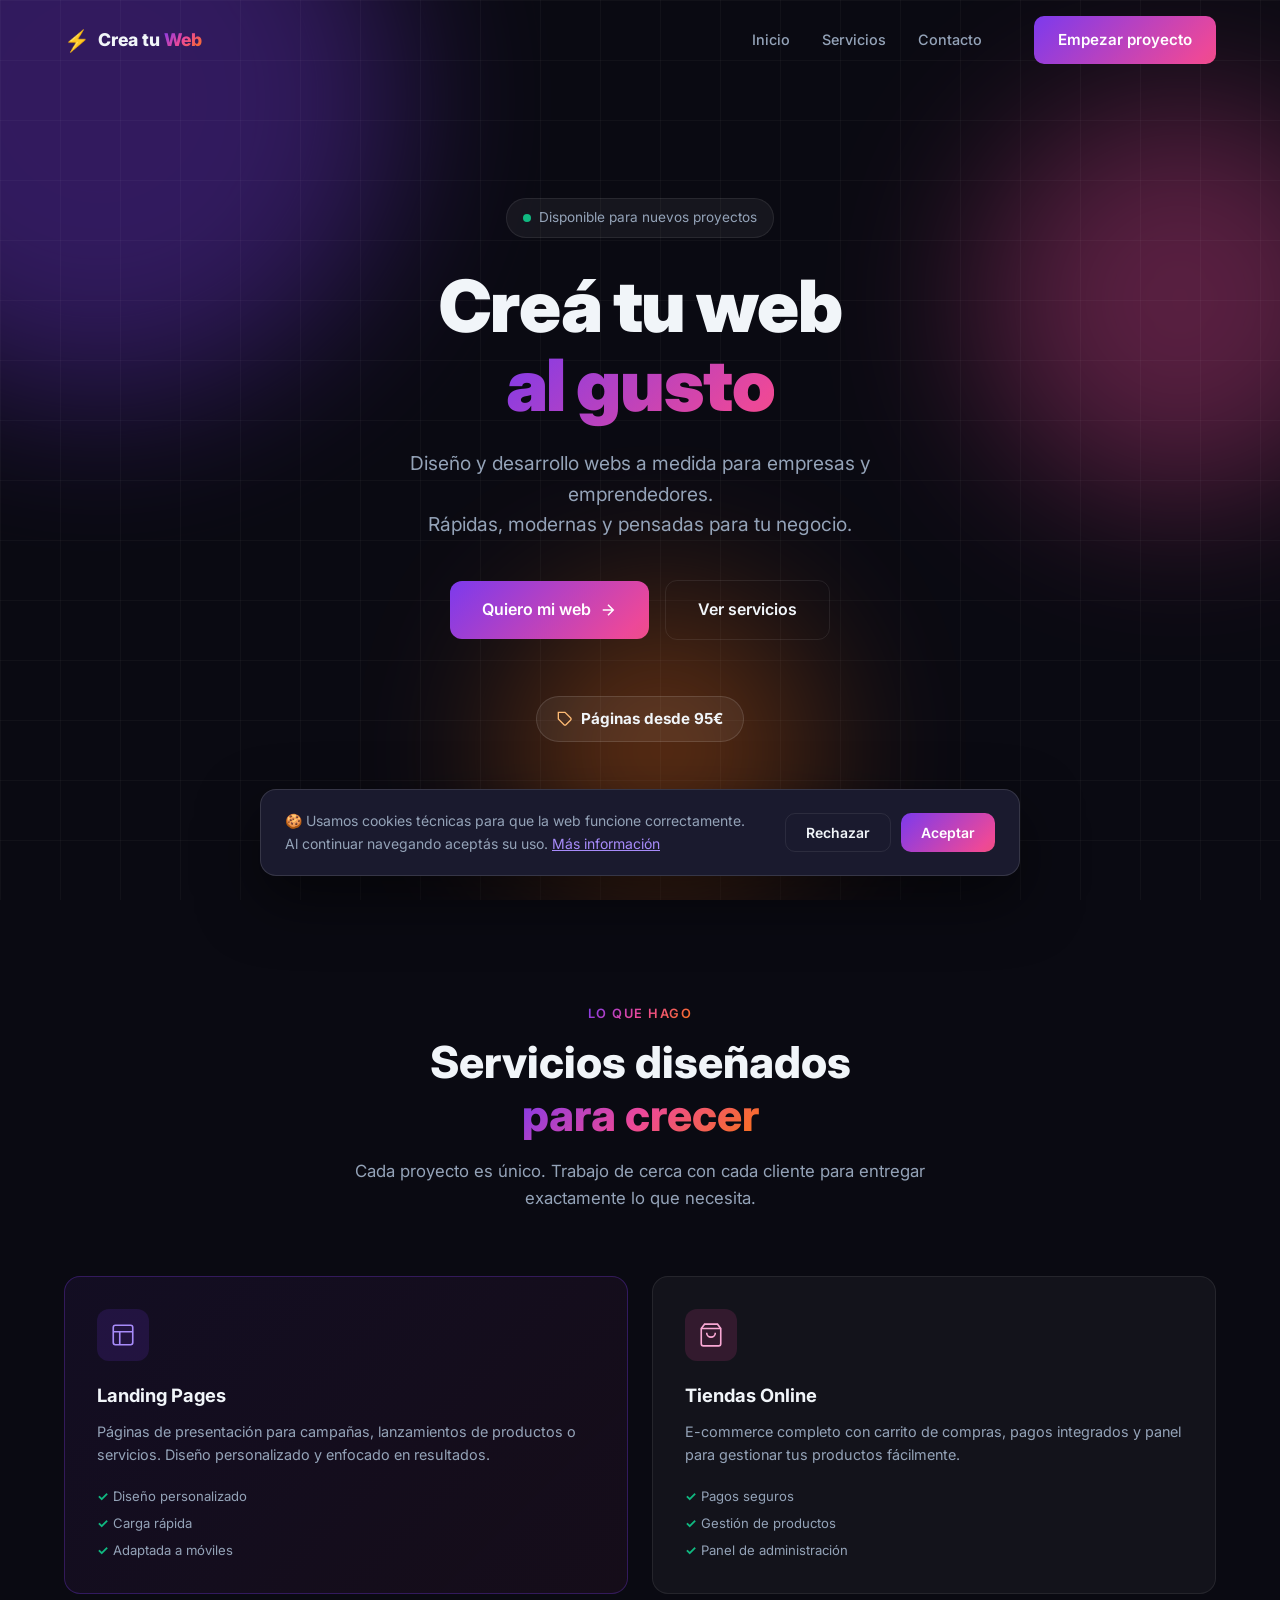
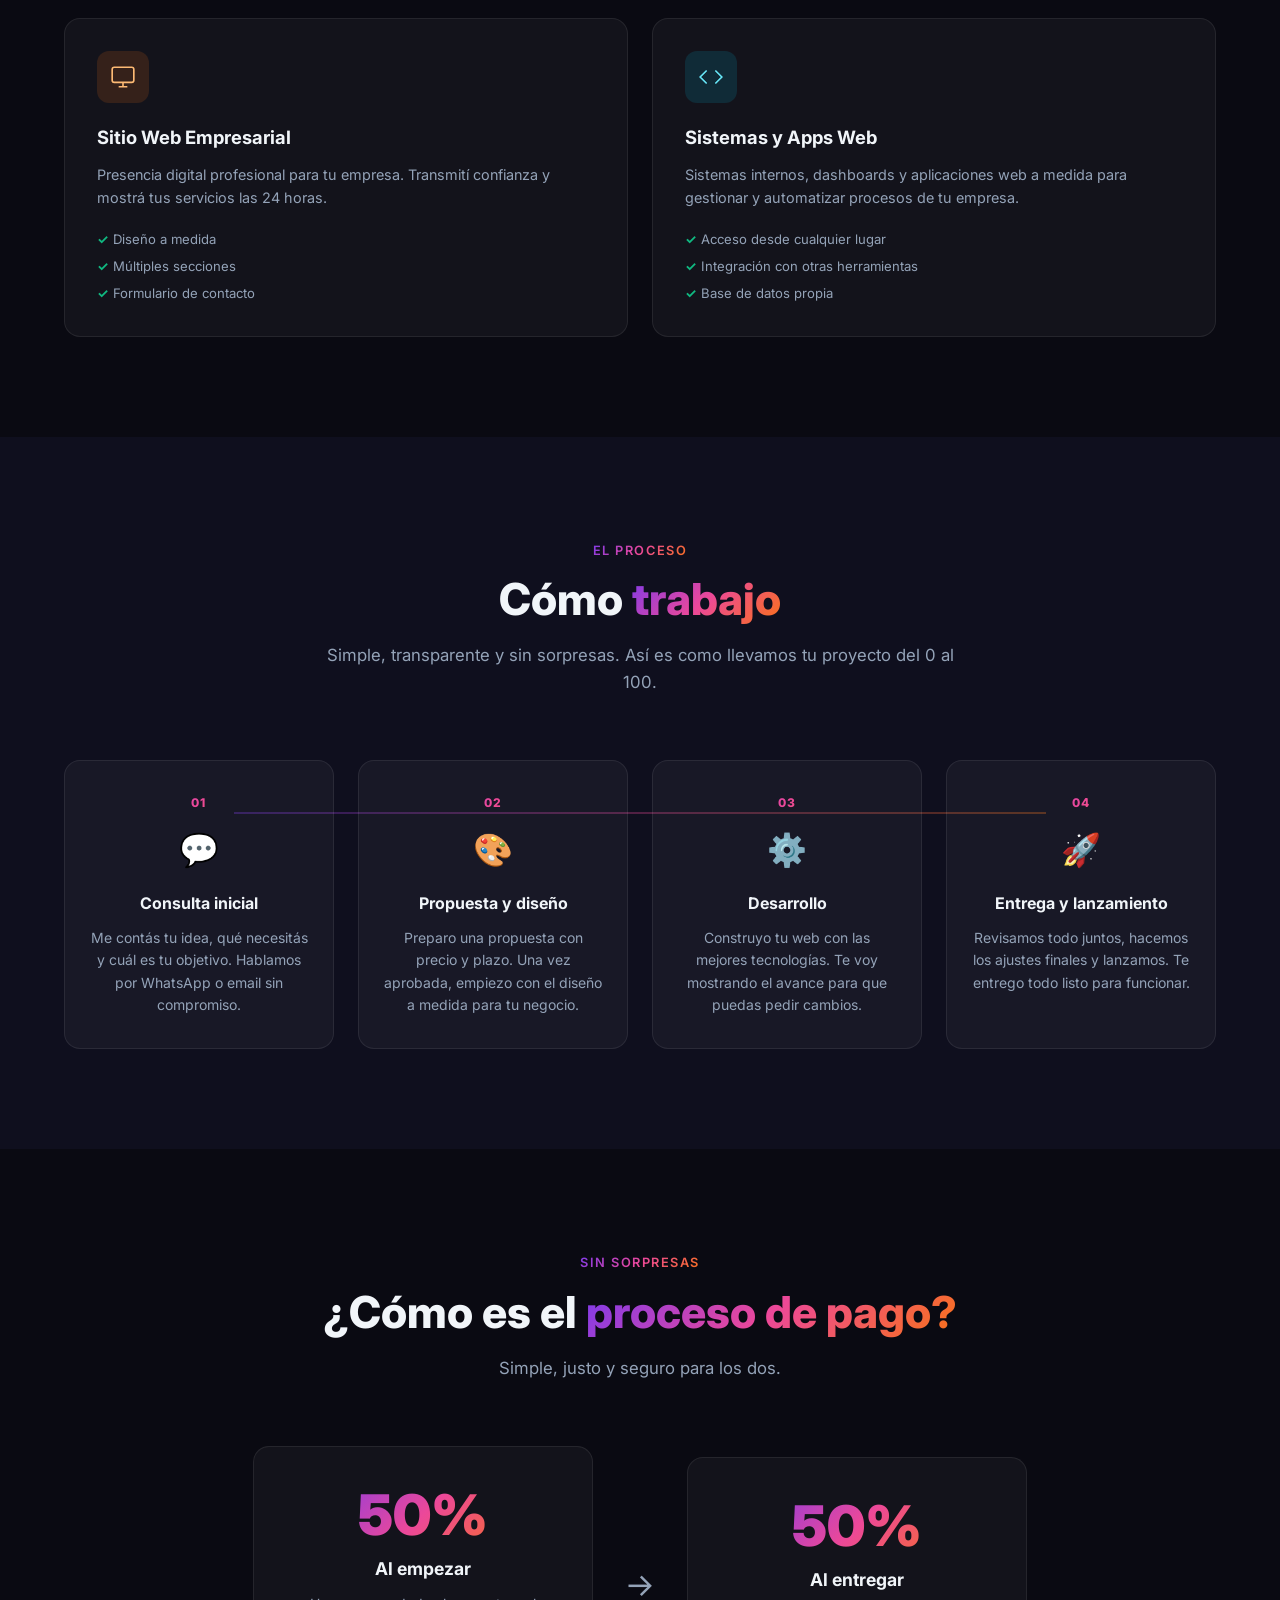
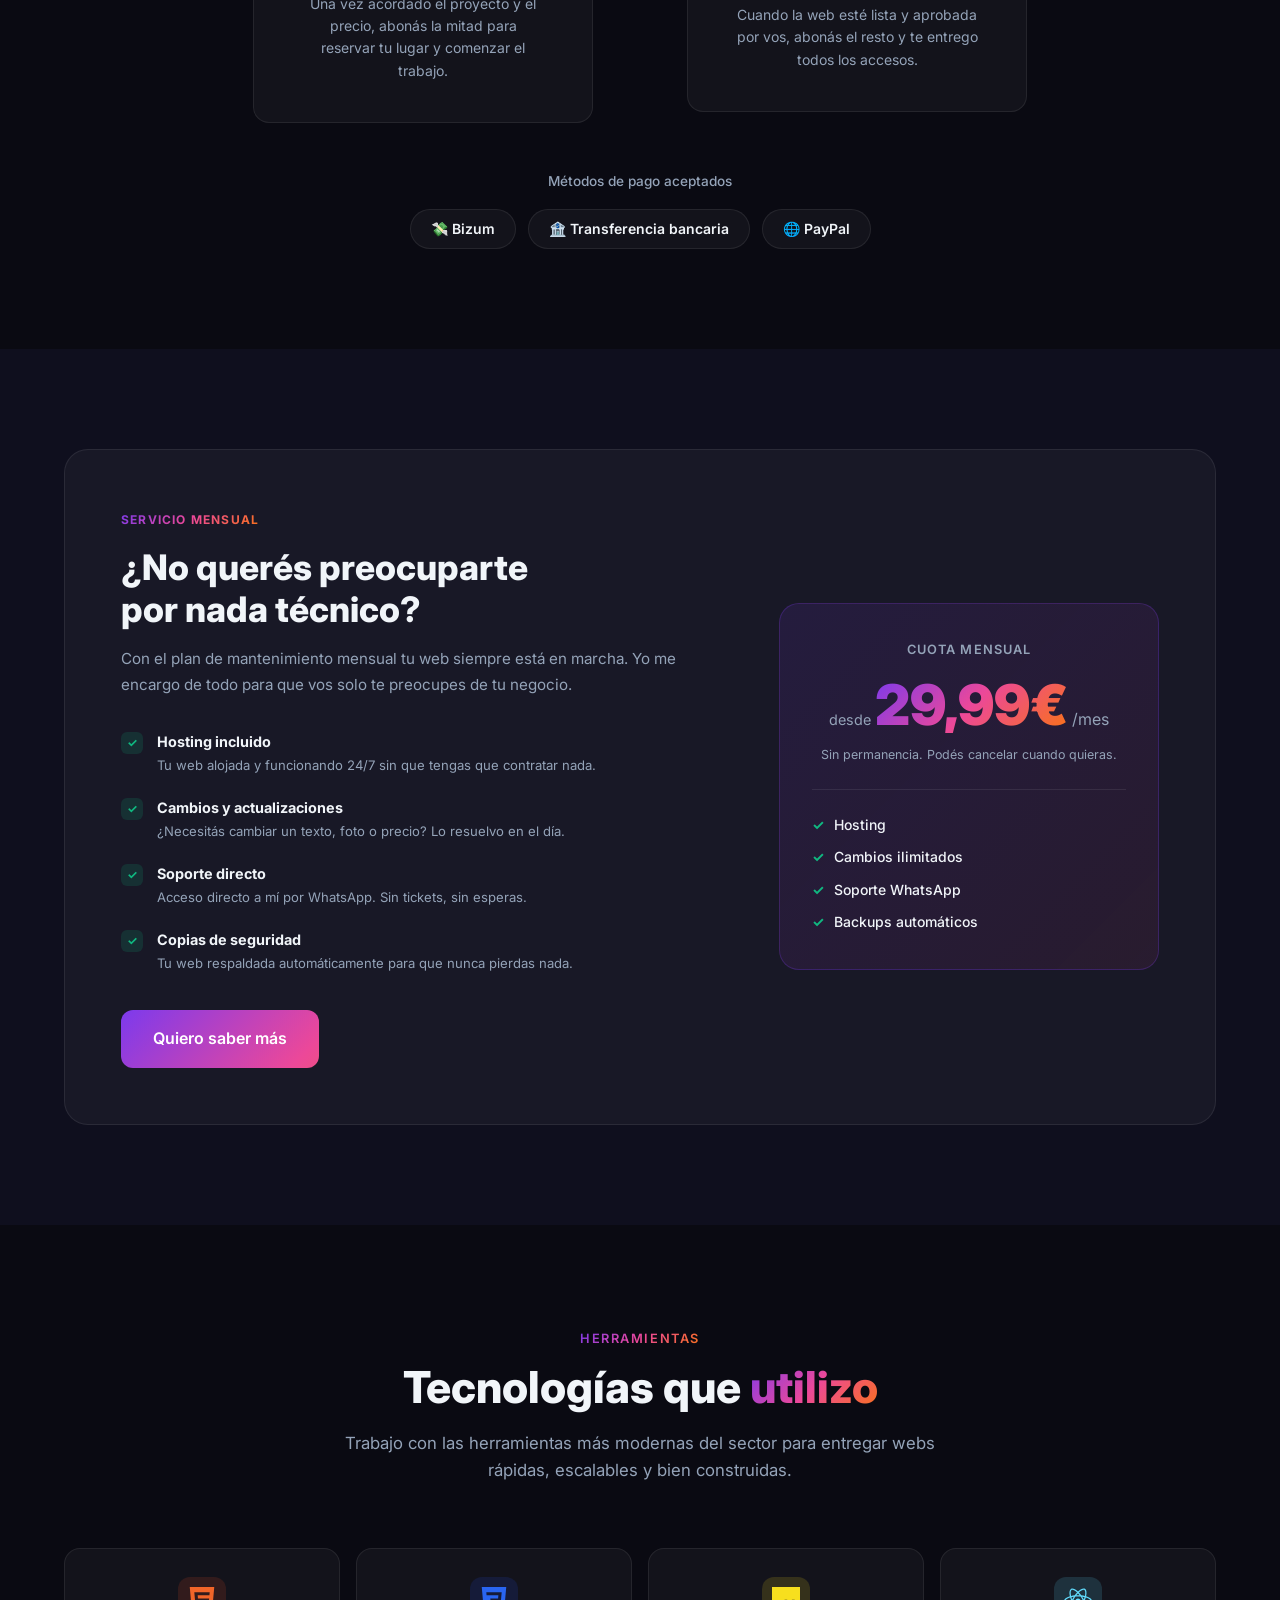
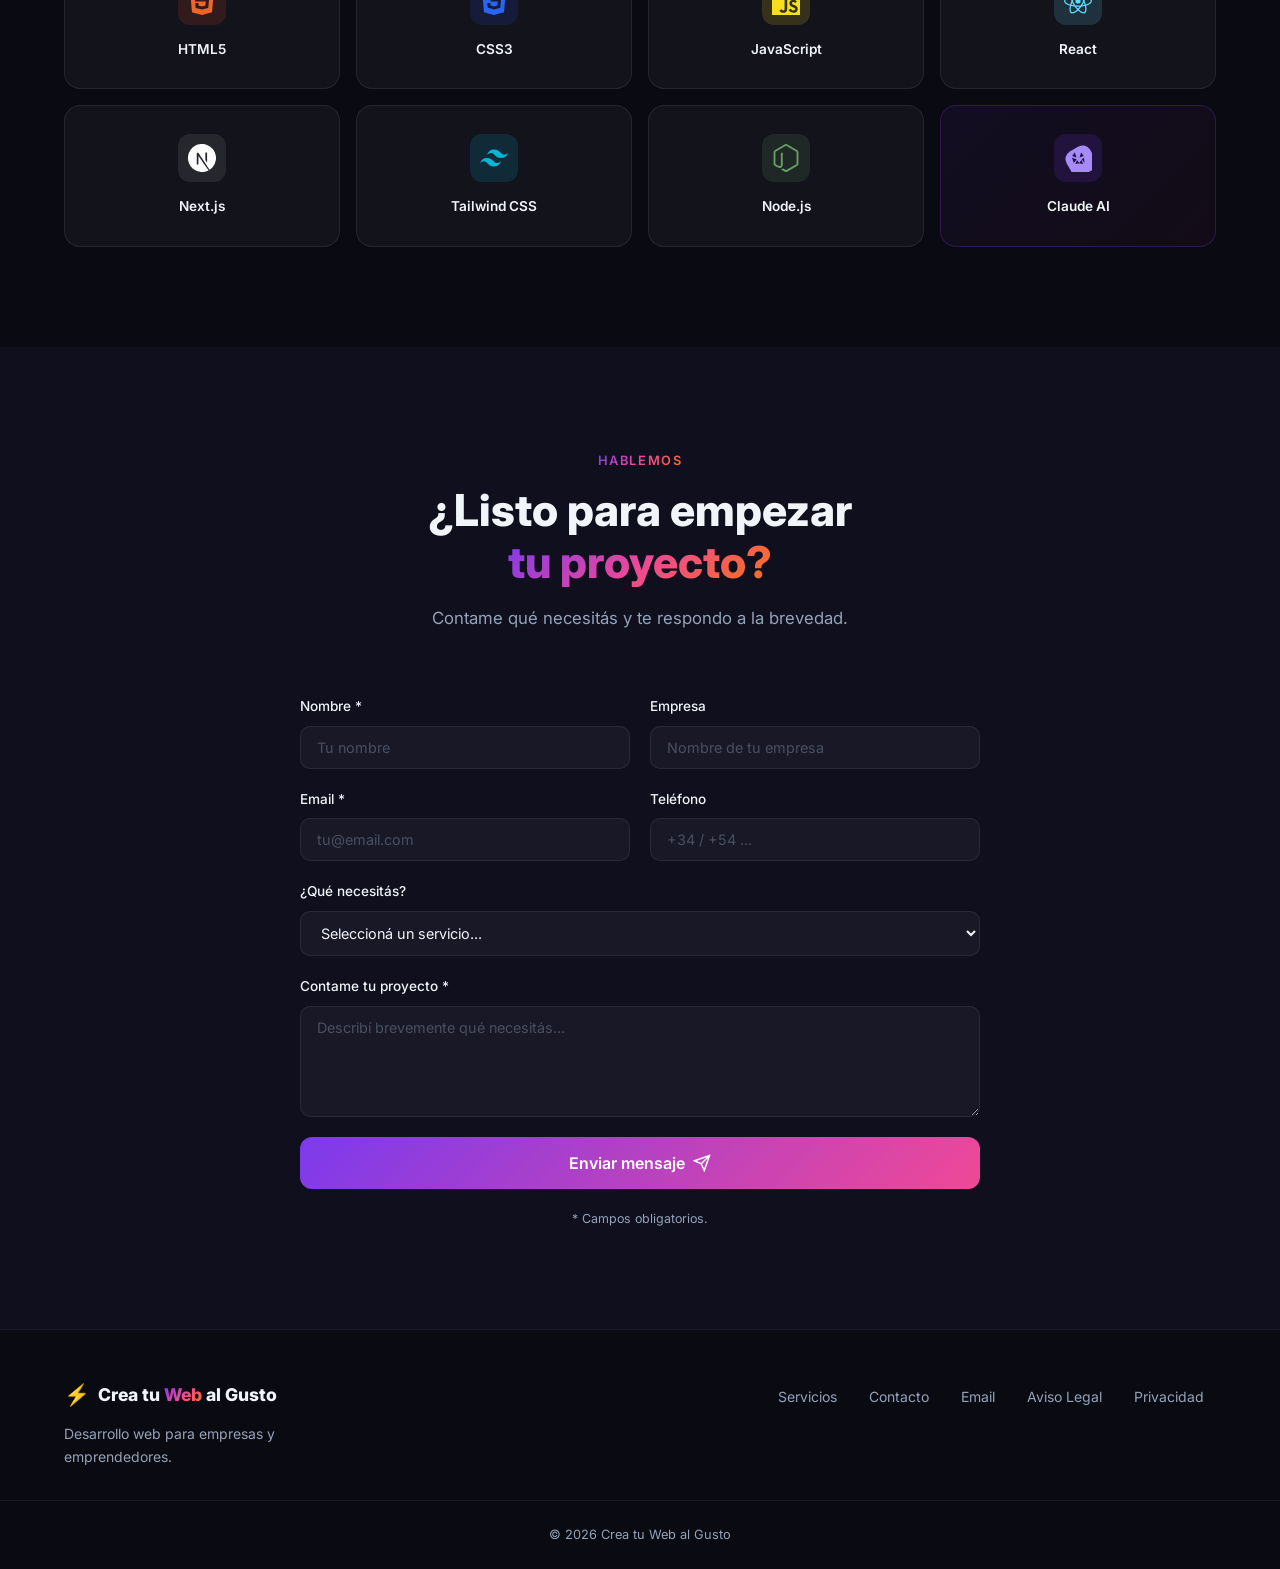
==== index.html @ 5550131b "Update maintenance price to 29.99/month" ====
<!DOCTYPE html>
<html lang="es">
<head>
  <meta charset="UTF-8" />
  <meta name="viewport" content="width=device-width, initial-scale=1.0" />
  <title>Crea tu Web al Gusto | Páginas Web desde 95€</title>
  <meta name="description" content="Diseño y desarrollo web profesional desde 95€. Landing pages, tiendas online y webs para empresas. Rápido, a medida y con soporte incluido. ¡Pedí tu presupuesto gratis!" />
  <link rel="preconnect" href="https://fonts.googleapis.com" />
  <link rel="preconnect" href="https://fonts.gstatic.com" crossorigin />
  <link href="https://fonts.googleapis.com/css2?family=Inter:wght@400;500;600;700;800;900&display=swap" rel="stylesheet" />
  <link rel="stylesheet" href="styles.css" />
</head>
<body>

  <!-- ====== NAVBAR ====== -->
  <nav class="navbar" id="navbar">
    <div class="nav-container">
      <a href="#inicio" class="logo">
        <span class="logo-icon">⚡</span>
        <span>Crea tu <span class="gradient-text">Web</span></span>
      </a>
      <ul class="nav-links" id="navLinks">
        <li><a href="#inicio">Inicio</a></li>
        <li><a href="#servicios">Servicios</a></li>
        <li><a href="#contacto">Contacto</a></li>
      </ul>
      <a href="#contacto" class="btn btn-primary nav-cta">Empezar proyecto</a>
      <button class="hamburger" id="hamburger" aria-label="Menú">
        <span></span><span></span><span></span>
      </button>
    </div>
  </nav>

  <!-- ====== HERO ====== -->
  <section class="hero" id="inicio">
    <div class="hero-bg">
      <div class="orb orb-1"></div>
      <div class="orb orb-2"></div>
      <div class="orb orb-3"></div>
      <div class="grid-overlay"></div>
    </div>
    <div class="container hero-content">
      <div class="hero-badge">
        <span class="badge-dot"></span>
        Disponible para nuevos proyectos
      </div>
      <h1 class="hero-title">
        Creá tu web<br />
        <span class="gradient-text animated-gradient">al gusto</span>
      </h1>
      <p class="hero-subtitle">
        Diseño y desarrollo webs a medida para empresas y emprendedores.<br />
        Rápidas, modernas y pensadas para tu negocio.
      </p>
      <div class="hero-actions">
        <a href="#contacto" class="btn btn-primary btn-lg">
          Quiero mi web
          <svg class="btn-icon" viewBox="0 0 24 24" fill="none" stroke="currentColor" stroke-width="2"><path d="M5 12h14M12 5l7 7-7 7"/></svg>
        </a>
        <a href="#servicios" class="btn btn-ghost btn-lg">Ver servicios</a>
      </div>
      <div class="hero-price">
        <span class="price-tag">
          <svg viewBox="0 0 24 24" fill="none" stroke="currentColor" stroke-width="2" width="16" height="16"><path d="M20.59 13.41l-7.17 7.17a2 2 0 01-2.83 0L2 12V2h10l8.59 8.59a2 2 0 010 2.82z"/><line x1="7" y1="7" x2="7.01" y2="7"/></svg>
          Páginas desde 95€
        </span>
      </div>
    </div>
    <div class="hero-scroll">
      <div class="scroll-indicator"></div>
    </div>
  </section>

  <!-- ====== SERVICIOS ====== -->
  <section class="section" id="servicios">
    <div class="container">
      <div class="section-header">
        <p class="section-tag">Lo que hago</p>
        <h2 class="section-title">Servicios diseñados<br /><span class="gradient-text">para crecer</span></h2>
        <p class="section-desc">Cada proyecto es único. Trabajo de cerca con cada cliente para entregar exactamente lo que necesita.</p>
      </div>

      <div class="services-grid">

        <div class="service-card featured">
          <div class="service-icon-wrap icon-purple">
            <svg viewBox="0 0 24 24" fill="none" stroke="currentColor" stroke-width="1.5"><rect x="3" y="3" width="18" height="18" rx="2"/><path d="M3 9h18M9 21V9"/></svg>
          </div>
          <h3>Landing Pages</h3>
          <p>Páginas de presentación para campañas, lanzamientos de productos o servicios. Diseño personalizado y enfocado en resultados.</p>
          <ul class="service-features">
            <li>Diseño personalizado</li>
            <li>Carga rápida</li>
            <li>Adaptada a móviles</li>
          </ul>
        </div>

        <div class="service-card">
          <div class="service-icon-wrap icon-pink">
            <svg viewBox="0 0 24 24" fill="none" stroke="currentColor" stroke-width="1.5"><path d="M6 2L3 6v14a2 2 0 002 2h14a2 2 0 002-2V6l-3-4z"/><line x1="3" y1="6" x2="21" y2="6"/><path d="M16 10a4 4 0 01-8 0"/></svg>
          </div>
          <h3>Tiendas Online</h3>
          <p>E-commerce completo con carrito de compras, pagos integrados y panel para gestionar tus productos fácilmente.</p>
          <ul class="service-features">
            <li>Pagos seguros</li>
            <li>Gestión de productos</li>
            <li>Panel de administración</li>
          </ul>
        </div>

        <div class="service-card">
          <div class="service-icon-wrap icon-orange">
            <svg viewBox="0 0 24 24" fill="none" stroke="currentColor" stroke-width="1.5"><rect x="2" y="3" width="20" height="14" rx="2"/><path d="M8 21h8M12 17v4"/></svg>
          </div>
          <h3>Sitio Web Empresarial</h3>
          <p>Presencia digital profesional para tu empresa. Transmití confianza y mostrá tus servicios las 24 horas.</p>
          <ul class="service-features">
            <li>Diseño a medida</li>
            <li>Múltiples secciones</li>
            <li>Formulario de contacto</li>
          </ul>
        </div>

        <div class="service-card">
          <div class="service-icon-wrap icon-cyan">
            <svg viewBox="0 0 24 24" fill="none" stroke="currentColor" stroke-width="1.5"><polyline points="16 18 22 12 16 6"/><polyline points="8 6 2 12 8 18"/></svg>
          </div>
          <h3>Sistemas y Apps Web</h3>
          <p>Sistemas internos, dashboards y aplicaciones web a medida para gestionar y automatizar procesos de tu empresa.</p>
          <ul class="service-features">
            <li>Acceso desde cualquier lugar</li>
            <li>Integración con otras herramientas</li>
            <li>Base de datos propia</li>
          </ul>
        </div>

      </div>
    </div>
  </section>

  <!-- ====== CÓMO TRABAJO ====== -->
  <section class="section section-alt" id="como-trabajo">
    <div class="container">
      <div class="section-header">
        <p class="section-tag">El proceso</p>
        <h2 class="section-title">Cómo <span class="gradient-text">trabajo</span></h2>
        <p class="section-desc">Simple, transparente y sin sorpresas. Así es como llevamos tu proyecto del 0 al 100.</p>
      </div>
      <div class="steps-grid">

        <div class="step-card">
          <div class="step-number">01</div>
          <div class="step-icon">💬</div>
          <h3>Consulta inicial</h3>
          <p>Me contás tu idea, qué necesitás y cuál es tu objetivo. Hablamos por WhatsApp o email sin compromiso.</p>
        </div>

        <div class="step-card">
          <div class="step-number">02</div>
          <div class="step-icon">🎨</div>
          <h3>Propuesta y diseño</h3>
          <p>Preparo una propuesta con precio y plazo. Una vez aprobada, empiezo con el diseño a medida para tu negocio.</p>
        </div>

        <div class="step-card">
          <div class="step-number">03</div>
          <div class="step-icon">⚙️</div>
          <h3>Desarrollo</h3>
          <p>Construyo tu web con las mejores tecnologías. Te voy mostrando el avance para que puedas pedir cambios.</p>
        </div>

        <div class="step-card">
          <div class="step-number">04</div>
          <div class="step-icon">🚀</div>
          <h3>Entrega y lanzamiento</h3>
          <p>Revisamos todo juntos, hacemos los ajustes finales y lanzamos. Te entrego todo listo para funcionar.</p>
        </div>

      </div>
    </div>
  </section>

  <!-- ====== CONTRATACIÓN ====== -->
  <section class="section" id="contratacion">
    <div class="container">
      <div class="section-header">
        <p class="section-tag">Sin sorpresas</p>
        <h2 class="section-title">¿Cómo es el <span class="gradient-text">proceso de pago?</span></h2>
        <p class="section-desc">Simple, justo y seguro para los dos.</p>
      </div>

      <div class="payment-grid">

        <div class="payment-step">
          <div class="payment-number gradient-text">50%</div>
          <h3>Al empezar</h3>
          <p>Una vez acordado el proyecto y el precio, abonás la mitad para reservar tu lugar y comenzar el trabajo.</p>
        </div>

        <div class="payment-arrow">→</div>

        <div class="payment-step">
          <div class="payment-number gradient-text">50%</div>
          <h3>Al entregar</h3>
          <p>Cuando la web esté lista y aprobada por vos, abonás el resto y te entrego todos los accesos.</p>
        </div>

      </div>

      <div class="payment-methods">
        <p class="payment-methods-title">Métodos de pago aceptados</p>
        <div class="payment-badges">
          <span class="pay-badge">💸 Bizum</span>
          <span class="pay-badge">🏦 Transferencia bancaria</span>
          <span class="pay-badge">🌐 PayPal</span>
        </div>
      </div>

    </div>
  </section>

  <!-- ====== MANTENIMIENTO ====== -->
  <section class="section section-alt" id="mantenimiento">
    <div class="container">
      <div class="mant-card">
        <div class="mant-left">
          <span class="mant-tag">Servicio mensual</span>
          <h2 class="mant-title">¿No querés preocuparte<br />por nada técnico?</h2>
          <p class="mant-desc">Con el plan de mantenimiento mensual tu web siempre está en marcha. Yo me encargo de todo para que vos solo te preocupes de tu negocio.</p>
          <ul class="mant-list">
            <li>
              <span class="mant-check">✓</span>
              <div>
                <strong>Hosting incluido</strong>
                <p>Tu web alojada y funcionando 24/7 sin que tengas que contratar nada.</p>
              </div>
            </li>
            <li>
              <span class="mant-check">✓</span>
              <div>
                <strong>Cambios y actualizaciones</strong>
                <p>¿Necesitás cambiar un texto, foto o precio? Lo resuelvo en el día.</p>
              </div>
            </li>
            <li>
              <span class="mant-check">✓</span>
              <div>
                <strong>Soporte directo</strong>
                <p>Acceso directo a mí por WhatsApp. Sin tickets, sin esperas.</p>
              </div>
            </li>
            <li>
              <span class="mant-check">✓</span>
              <div>
                <strong>Copias de seguridad</strong>
                <p>Tu web respaldada automáticamente para que nunca pierdas nada.</p>
              </div>
            </li>
          </ul>
          <a href="#contacto" class="btn btn-primary btn-lg">Quiero saber más</a>
        </div>
        <div class="mant-right">
          <div class="mant-price-card">
            <p class="mant-price-label">Cuota mensual</p>
            <div class="mant-price">
              <span class="mant-price-from">desde</span>
              <span class="mant-price-num gradient-text">29,99€</span>
              <span class="mant-price-period">/mes</span>
            </div>
            <p class="mant-price-note">Sin permanencia. Podés cancelar cuando quieras.</p>
            <div class="mant-divider"></div>
            <ul class="mant-included">
              <li><span>✓</span> Hosting</li>
              <li><span>✓</span> Cambios ilimitados</li>
              <li><span>✓</span> Soporte WhatsApp</li>
              <li><span>✓</span> Backups automáticos</li>
            </ul>
          </div>
        </div>
      </div>
    </div>
  </section>

  <!-- ====== TECNOLOGÍAS ====== -->
  <section class="section" id="tecnologias">
    <div class="container">
      <div class="section-header">
        <p class="section-tag">Herramientas</p>
        <h2 class="section-title">Tecnologías que <span class="gradient-text">utilizo</span></h2>
        <p class="section-desc">Trabajo con las herramientas más modernas del sector para entregar webs rápidas, escalables y bien construidas.</p>
      </div>
      <div class="tech-grid">

        <div class="tech-card">
          <div class="tech-logo tech-html">
            <svg viewBox="0 0 24 24" fill="currentColor"><path d="M1.5 0h21l-1.91 21.563L11.977 24l-8.564-2.438L1.5 0zm7.031 9.75l-.232-2.718 10.059.003.23-2.622L5.412 4.41l.698 8.01h9.126l-.326 3.426-2.91.804-2.955-.81-.188-2.11H6.248l.33 4.171L12 19.351l5.379-1.443.744-8.157H8.531z"/></svg>
          </div>
          <span>HTML5</span>
        </div>

        <div class="tech-card">
          <div class="tech-logo tech-css">
            <svg viewBox="0 0 24 24" fill="currentColor"><path d="M1.5 0h21l-1.91 21.563L11.977 24l-8.565-2.438L1.5 0zm17.09 4.413L5.41 4.41l.213 2.622 10.125.002-.255 2.716h-6.64l.24 2.573h6.182l-.366 3.523-2.91.804-2.956-.81-.188-2.11h-2.61l.29 3.855L12 19.288l5.373-1.53L18.59 4.414z"/></svg>
          </div>
          <span>CSS3</span>
        </div>

        <div class="tech-card">
          <div class="tech-logo tech-js">
            <svg viewBox="0 0 24 24" fill="currentColor"><path d="M0 0h24v24H0V0zm22.034 18.276c-.175-1.095-.888-2.015-3.003-2.873-.736-.345-1.554-.585-1.797-1.14-.091-.33-.105-.51-.046-.705.15-.646.915-.84 1.515-.66.39.12.75.42.976.9 1.034-.676 1.034-.676 1.755-1.125-.27-.42-.404-.601-.586-.78-.63-.705-1.469-1.065-2.834-1.034l-.705.089c-.676.165-1.32.525-1.71 1.005-1.14 1.291-.811 3.541.569 4.471 1.365 1.02 3.361 1.244 3.616 2.205.24 1.17-.87 1.545-1.966 1.41-.811-.18-1.26-.586-1.755-1.336l-1.83 1.051c.21.48.45.689.81 1.109 1.74 1.756 6.09 1.666 6.871-1.004.029-.09.24-.705.074-1.65l.046.067zm-8.983-7.245h-2.248c0 1.938-.009 3.864-.009 5.805 0 1.232.063 2.363-.138 2.711-.33.689-1.18.601-1.566.48-.396-.196-.597-.466-.83-.855-.063-.105-.11-.196-.127-.196l-1.825 1.125c.305.63.75 1.172 1.324 1.517.855.51 2.004.675 3.207.405.783-.226 1.458-.691 1.811-1.411.51-.93.402-2.07.397-3.346.012-2.054 0-4.109 0-6.179l.004-.056z"/></svg>
          </div>
          <span>JavaScript</span>
        </div>

        <div class="tech-card">
          <div class="tech-logo tech-react">
            <svg viewBox="0 0 24 24" fill="currentColor"><path d="M14.23 12.004a2.236 2.236 0 0 1-2.235 2.236 2.236 2.236 0 0 1-2.236-2.236 2.236 2.236 0 0 1 2.235-2.236 2.236 2.236 0 0 1 2.236 2.236zm2.648-10.69c-1.346 0-3.107.96-4.888 2.622-1.78-1.653-3.542-2.602-4.887-2.602-.41 0-.783.093-1.106.278-1.375.793-1.683 3.264-.973 6.365C1.98 8.917 0 10.42 0 12.004c0 1.59 1.99 3.097 5.043 4.03-.704 3.113-.39 5.588.988 6.38.32.187.69.275 1.102.275 1.345 0 3.107-.96 4.888-2.624 1.78 1.654 3.542 2.603 4.887 2.603.41 0 .783-.09 1.106-.275 1.374-.792 1.683-3.263.973-6.365C22.02 15.096 24 13.59 24 12.004c0-1.59-1.99-3.097-5.043-4.032.704-3.11.39-5.587-.988-6.38-.318-.184-.688-.277-1.092-.278zm-.005 1.09v.006c.225 0 .406.044.558.127.666.382.955 1.835.73 3.704-.054.46-.142.945-.25 1.44-.96-.236-2.006-.417-3.107-.534-.66-.905-1.345-1.727-2.035-2.447 1.592-1.48 3.087-2.292 4.105-2.295zm-9.77.02c1.012 0 2.514.808 4.11 2.28-.686.72-1.37 1.537-2.02 2.442-1.107.117-2.154.298-3.113.538-.112-.49-.195-.964-.254-1.42-.23-1.868.054-3.32.714-3.707.19-.09.4-.127.563-.132zm4.882 3.05c.455.468.91.992 1.36 1.564-.44-.02-.89-.034-1.36-.034-.47 0-.92.015-1.36.034.45-.572.905-1.096 1.36-1.564zM12 8.1c.74 0 1.477.034 2.202.093.406.582.802 1.203 1.183 1.86.372.64.71 1.29 1.018 1.946-.308.655-.646 1.31-1.013 1.95-.38.66-.773 1.286-1.18 1.87-.728.063-1.466.098-2.21.098-.74 0-1.477-.035-2.202-.093-.406-.582-.802-1.204-1.183-1.86-.372-.64-.71-1.29-1.018-1.946.303-.657.646-1.313 1.013-1.954.38-.66.773-1.286 1.18-1.87.728-.063 1.466-.098 2.21-.098zm-3.635.254c-.24.377-.48.763-.704 1.16-.225.39-.435.782-.635 1.174-.265-.656-.49-1.31-.676-1.947.64-.15 1.315-.283 2.015-.386zm7.26 0c.695.103 1.365.23 2.006.387-.18.632-.405 1.282-.66 1.933-.2-.39-.41-.783-.64-1.174-.225-.392-.465-.774-.705-1.146zm3.063.675c.484.15.944.317 1.375.498 1.732.74 2.852 1.708 2.852 2.476-.005.768-1.125 1.74-2.857 2.475-.42.18-.88.342-1.355.493-.28-.958-.646-1.956-1.1-2.98.45-1.017.81-2.01 1.085-2.964zm-13.395.004c.278.96.645 1.957 1.1 2.98-.45 1.017-.812 2.01-1.086 2.964-.484-.15-.944-.318-1.37-.5-1.732-.737-2.852-1.706-2.852-2.474 0-.768 1.12-1.742 2.852-2.476.42-.18.88-.342 1.356-.494zm11.678 4.28c.265.657.49 1.312.676 1.948-.64.150-1.315.283-2.015.386.24-.375.48-.762.705-1.158.225-.39.435-.782.634-1.176zm-9.945.02c.2.392.41.783.64 1.175.23.39.465.772.705 1.143-.695-.102-1.365-.23-2.006-.386.18-.63.406-1.282.66-1.933zM17.92 16.32c.112.493.2.968.254 1.423.23 1.868-.054 3.32-.714 3.708-.147.09-.338.128-.563.128-1.012 0-2.514-.807-4.11-2.28.686-.72 1.37-1.536 2.02-2.44 1.107-.118 2.154-.3 3.113-.54zm-11.83.01c.96.234 2.006.415 3.107.532.66.905 1.345 1.727 2.035 2.446-1.595 1.483-3.092 2.295-4.11 2.295-.22-.005-.406-.05-.553-.132-.666-.38-.955-1.834-.73-3.703.054-.46.142-.944.25-1.438zm4.56.64c.44.02.89.034 1.36.034.47 0 .92-.015 1.36-.034-.45.572-.905 1.096-1.36 1.564-.455-.468-.91-.992-1.36-1.564z"/></svg>
          </div>
          <span>React</span>
        </div>

        <div class="tech-card">
          <div class="tech-logo tech-next">
            <svg viewBox="0 0 24 24" fill="currentColor"><path d="M11.572 0c-.176 0-.31.001-.358.007a19.76 19.76 0 0 1-.364.033C7.443.346 4.25 2.185 2.228 5.012a11.875 11.875 0 0 0-2.119 5.243c-.096.659-.108.854-.108 1.747s.012 1.089.108 1.748c.652 4.506 3.86 8.292 8.209 9.695.779.25 1.6.422 2.534.525.363.04 1.935.04 2.299 0 1.611-.178 2.977-.577 4.323-1.264.207-.106.247-.134.219-.158-.02-.013-.9-1.193-1.955-2.62l-1.919-2.592-2.404-3.558a338.739 338.739 0 0 0-2.422-3.556c-.009-.002-.018 1.579-.023 3.51-.007 3.38-.01 3.515-.052 3.595a.426.426 0 0 1-.206.214c-.075.037-.14.044-.495.044H7.81l-.108-.068a.438.438 0 0 1-.157-.171l-.05-.106.006-4.703.007-4.705.072-.092a.645.645 0 0 1 .174-.143c.096-.047.134-.051.54-.051.478 0 .558.018.682.154.035.038 1.337 1.999 2.895 4.361a10760.433 10760.433 0 0 0 4.735 7.17l1.9 2.879.096-.063a12.317 12.317 0 0 0 2.466-2.163 11.944 11.944 0 0 0 2.824-6.134c.096-.66.108-.854.108-1.748 0-.893-.012-1.088-.108-1.747-.652-4.506-3.859-8.292-8.208-9.695a12.597 12.597 0 0 0-2.499-.523A33.119 33.119 0 0 0 11.573 0zm4.069 7.217c.347 0 .408.005.486.047a.473.473 0 0 1 .237.277c.018.06.023 1.365.018 4.304l-.006 4.218-.744-1.14-.746-1.14v-3.066c0-1.982.01-3.097.023-3.15a.478.478 0 0 1 .233-.296c.096-.05.13-.054.499-.054z"/></svg>
          </div>
          <span>Next.js</span>
        </div>

        <div class="tech-card">
          <div class="tech-logo tech-tailwind">
            <svg viewBox="0 0 24 24" fill="currentColor"><path d="M12.001 4.8c-3.2 0-5.2 1.6-6 4.8 1.2-1.6 2.6-2.2 4.2-1.8.913.228 1.565.89 2.288 1.624C13.666 10.618 15.027 12 18.001 12c3.2 0 5.2-1.6 6-4.8-1.2 1.6-2.6 2.2-4.2 1.8-.913-.228-1.565-.89-2.288-1.624C16.337 6.182 14.976 4.8 12.001 4.8zm-6 7.2c-3.2 0-5.2 1.6-6 4.8 1.2-1.6 2.6-2.2 4.2-1.8.913.228 1.565.89 2.288 1.624 1.177 1.194 2.538 2.576 5.512 2.576 3.2 0 5.2-1.6 6-4.8-1.2 1.6-2.6 2.2-4.2 1.8-.913-.228-1.565-.89-2.288-1.624C10.337 13.382 8.976 12 6.001 12z"/></svg>
          </div>
          <span>Tailwind CSS</span>
        </div>

        <div class="tech-card">
          <div class="tech-logo tech-node">
            <svg viewBox="0 0 24 24" fill="currentColor"><path d="M11.998,24c-0.321,0-0.641-0.084-0.922-0.247l-2.936-1.737c-0.438-0.245-0.224-0.332-0.08-0.383 c0.585-0.203,0.703-0.25,1.328-0.604c0.065-0.037,0.151-0.023,0.218,0.017l2.256,1.339c0.082,0.045,0.197,0.045,0.272,0l8.795-5.076 c0.082-0.047,0.134-0.141,0.134-0.238V6.921c0-0.099-0.053-0.192-0.137-0.242l-8.791-5.072c-0.081-0.047-0.189-0.047-0.271,0 L3.075,6.68C2.99,6.729,2.936,6.825,2.936,6.921v10.15c0,0.097,0.054,0.189,0.139,0.235l2.409,1.392 c1.307,0.654,2.108-0.116,2.108-0.890V7.787c0-0.142,0.114-0.253,0.256-0.253h1.115c0.139,0,0.255,0.112,0.255,0.253v10.021 c0,1.745-0.95,2.745-2.604,2.745c-0.508,0-0.909,0-2.026-0.551L2.28,18.675c-0.57-0.329-0.922-0.945-0.922-1.604V6.921 c0-0.659,0.353-1.275,0.922-1.603l8.795-5.082c0.557-0.315,1.296-0.315,1.848,0l8.794,5.082 c0.57,0.329,0.924,0.944,0.924,1.603v10.15c0,0.659-0.354,1.275-0.924,1.604l-8.794,5.078C12.643,23.916,12.324,24,11.998,24z"/></svg>
          </div>
          <span>Node.js</span>
        </div>

        <div class="tech-card tech-card-claude">
          <div class="tech-logo tech-claude">
            <svg viewBox="0 0 24 24" fill="currentColor"><path d="M17.304 1.303a8.327 8.327 0 0 0-5.227 1.142L4.974 6.509a8.327 8.327 0 0 0-3.668 5.09l-.008.044a8.327 8.327 0 0 0 1.141 5.228l4.064 7.102a8.327 8.327 0 0 0 5.09 3.668l.044.008a8.327 8.327 0 0 0 5.228-1.141l7.102-4.064a8.327 8.327 0 0 0 3.668-5.09l.008-.044a8.327 8.327 0 0 0-1.141-5.228L22.438 5a8.327 8.327 0 0 0-5.09-3.668l-.044-.008zM9.3 7.2l1.4 4.3-3.7-1.2zm5.4 0 2.3 3.1-3.7 1.2zm-7.8 4.6 3.9 1.3-2.4 3.2zm10.2 0 .5 4.5-2.4-3.2zm-6 2 2.1 2.8-3.5.5zm3.9 0 1.4 3.3-3.5-.5z"/></svg>
          </div>
          <span>Claude AI</span>
        </div>

      </div>
    </div>
  </section>

  <!-- ====== CONTACTO ====== -->
  <section class="section section-alt" id="contacto">
    <div class="container">
      <div class="section-header">
        <p class="section-tag">Hablemos</p>
        <h2 class="section-title">¿Listo para empezar<br /><span class="gradient-text">tu proyecto?</span></h2>
        <p class="section-desc">Contame qué necesitás y te respondo a la brevedad.</p>
      </div>

      <div class="contact-wrapper">

        <!-- Para recibir los mensajes: entra en formspree.io, crea una cuenta gratis,
             crea un formulario con tu email y reemplaza TUCODIGO por el ID que te dan -->
        <form class="contact-form" id="contactForm"
              action="https://formspree.io/f/xdajewaw"
              method="POST" novalidate>
          <div class="form-row">
            <div class="form-group">
              <label for="nombre">Nombre *</label>
              <input type="text" id="nombre" name="nombre" placeholder="Tu nombre" required />
            </div>
            <div class="form-group">
              <label for="empresa">Empresa</label>
              <input type="text" id="empresa" name="empresa" placeholder="Nombre de tu empresa" />
            </div>
          </div>
          <div class="form-row">
            <div class="form-group">
              <label for="email">Email *</label>
              <input type="email" id="email" name="email" placeholder="tu@email.com" required />
            </div>
            <div class="form-group">
              <label for="telefono">Teléfono</label>
              <input type="tel" id="telefono" name="telefono" placeholder="+34 / +54 ..." />
            </div>
          </div>
          <div class="form-group">
            <label for="servicio">¿Qué necesitás?</label>
            <select id="servicio" name="servicio">
              <option value="">Seleccioná un servicio...</option>
              <option value="landing">Landing Page</option>
              <option value="tienda">Tienda Online</option>
              <option value="empresa">Sitio Web Empresarial</option>
              <option value="sistema">Sistema / App Web</option>
              <option value="otro">No sé aún</option>
            </select>
          </div>
          <div class="form-group">
            <label for="mensaje">Contame tu proyecto *</label>
            <textarea id="mensaje" name="mensaje" rows="5" placeholder="Describí brevemente qué necesitás..." required></textarea>
          </div>
          <button type="submit" class="btn btn-primary btn-lg btn-full" id="submitBtn">
            <span class="btn-text">Enviar mensaje</span>
            <svg class="btn-icon" viewBox="0 0 24 24" fill="none" stroke="currentColor" stroke-width="2"><line x1="22" y1="2" x2="11" y2="13"/><polygon points="22 2 15 22 11 13 2 9 22 2"/></svg>
          </button>
          <p class="form-note">* Campos obligatorios.</p>
          <div class="form-success" id="formSuccess">
            <div class="success-icon">✅</div>
            <strong>¡Mensaje enviado!</strong>
            <p>Gracias por contactarte. Te respondo a la brevedad.</p>
          </div>
        </form>
      </div>
    </div>
  </section>

  <!-- ====== FOOTER ====== -->
  <footer class="footer">
    <div class="container footer-content">
      <div class="footer-brand">
        <a href="#inicio" class="logo">
          <span class="logo-icon">⚡</span>
          <span>Crea tu <span class="gradient-text">Web</span> al Gusto</span>
        </a>
        <p>Desarrollo web para empresas y emprendedores.</p>
      </div>
      <div class="footer-links">
        <a href="#servicios">Servicios</a>
        <a href="#contacto">Contacto</a>
        <a href="mailto:creamostuwebalgusto@gmail.com">Email</a>
        <a href="legal.html">Aviso Legal</a>
        <a href="privacidad.html">Privacidad</a>
      </div>
    </div>
    <div class="footer-bottom">
      <p>© 2026 Crea tu Web al Gusto</p>
    </div>
  </footer>

  <!-- ====== BANNER COOKIES ====== -->
  <div class="cookie-banner" id="cookieBanner">
    <div class="cookie-content">
      <p>🍪 Usamos cookies técnicas para que la web funcione correctamente. Al continuar navegando aceptás su uso. <a href="privacidad.html">Más información</a></p>
      <div class="cookie-actions">
        <button class="btn btn-ghost" id="cookieReject">Rechazar</button>
        <button class="btn btn-primary" id="cookieAccept">Aceptar</button>
      </div>
    </div>
  </div>

  <script src="script.js"></script>
</body>
</html>
---- styles.css ----
/* ============================================
   RESET & BASE
   ============================================ */
*, *::before, *::after { box-sizing: border-box; margin: 0; padding: 0; }

:root {
  --purple: #7C3AED;
  --pink:   #EC4899;
  --orange: #F97316;
  --cyan:   #06B6D4;
  --green:  #10B981;
  --yellow: #F59E0B;
  --bg:     #0A0A12;
  --bg-alt: #0F0F1E;
  --card:   rgba(255,255,255,0.04);
  --border: rgba(255,255,255,0.08);
  --text:   #F1F5F9;
  --muted:  #94A3B8;
  --radius: 16px;
  --grad: linear-gradient(135deg, var(--purple), var(--pink), var(--orange));
}

html { scroll-behavior: smooth; }

body {
  font-family: 'Inter', sans-serif;
  background: var(--bg);
  color: var(--text);
  line-height: 1.6;
  overflow-x: hidden;
}

/* ============================================
   TYPOGRAPHY UTILS
   ============================================ */
.gradient-text {
  background: var(--grad);
  -webkit-background-clip: text;
  -webkit-text-fill-color: transparent;
  background-clip: text;
}

.animated-gradient {
  background-size: 200% auto;
  animation: gradientShift 3s linear infinite;
}

@keyframes gradientShift {
  0%   { background-position: 0% center; }
  100% { background-position: 200% center; }
}

/* ============================================
   LAYOUT
   ============================================ */
.container {
  max-width: 1200px;
  margin: 0 auto;
  padding: 0 24px;
}

.section { padding: 100px 0; }
.section-alt { background: var(--bg-alt); }

.section-header {
  text-align: center;
  max-width: 640px;
  margin: 0 auto 64px;
}

.section-tag {
  display: inline-block;
  font-size: 0.8rem;
  font-weight: 600;
  letter-spacing: 0.12em;
  text-transform: uppercase;
  background: var(--grad);
  -webkit-background-clip: text;
  -webkit-text-fill-color: transparent;
  background-clip: text;
  margin-bottom: 12px;
}

.section-title {
  font-size: clamp(2rem, 4vw, 2.75rem);
  font-weight: 800;
  line-height: 1.2;
  margin-bottom: 16px;
}

.section-desc {
  color: var(--muted);
  font-size: 1.05rem;
}

/* ============================================
   BUTTONS
   ============================================ */
.btn {
  display: inline-flex;
  align-items: center;
  gap: 8px;
  padding: 12px 24px;
  border-radius: 10px;
  font-size: 0.95rem;
  font-weight: 600;
  cursor: pointer;
  text-decoration: none;
  transition: all 0.25s ease;
  border: none;
  font-family: inherit;
}

.btn-primary {
  background: var(--grad);
  color: #fff;
  background-size: 200% auto;
}
.btn-primary:hover {
  background-position: right center;
  transform: translateY(-2px);
  box-shadow: 0 8px 30px rgba(124, 58, 237, 0.4);
}

.btn-ghost {
  background: transparent;
  color: var(--text);
  border: 1px solid var(--border);
}
.btn-ghost:hover {
  border-color: rgba(255,255,255,0.2);
  background: rgba(255,255,255,0.05);
}

.btn-lg { padding: 16px 32px; font-size: 1rem; border-radius: 12px; }
.btn-full { width: 100%; justify-content: center; }

.btn-icon { width: 18px; height: 18px; flex-shrink: 0; }

/* ============================================
   NAVBAR
   ============================================ */
.navbar {
  position: fixed;
  top: 0; left: 0; right: 0;
  z-index: 1000;
  padding: 16px 0;
  transition: all 0.3s ease;
}

.navbar.scrolled {
  background: rgba(10,10,18,0.9);
  backdrop-filter: blur(20px);
  border-bottom: 1px solid var(--border);
  padding: 12px 0;
}

.nav-container {
  max-width: 1200px;
  margin: 0 auto;
  padding: 0 24px;
  display: flex;
  align-items: center;
  gap: 32px;
}

.logo {
  display: flex;
  align-items: center;
  gap: 8px;
  font-size: 1.1rem;
  font-weight: 800;
  color: var(--text);
  text-decoration: none;
  white-space: nowrap;
}

.logo-icon { font-size: 1.3rem; }

.nav-links {
  display: flex;
  list-style: none;
  gap: 8px;
  margin-left: auto;
}

.nav-links a {
  color: var(--muted);
  text-decoration: none;
  font-size: 0.9rem;
  font-weight: 500;
  padding: 8px 12px;
  border-radius: 8px;
  transition: all 0.2s;
}
.nav-links a:hover { color: var(--text); background: rgba(255,255,255,0.06); }

.nav-cta { margin-left: 8px; }

.hamburger {
  display: none;
  flex-direction: column;
  gap: 5px;
  background: none;
  border: none;
  cursor: pointer;
  padding: 4px;
  margin-left: auto;
}
.hamburger span {
  display: block;
  width: 22px;
  height: 2px;
  background: var(--text);
  border-radius: 2px;
  transition: all 0.3s;
}

/* ============================================
   HERO
   ============================================ */
.hero {
  position: relative;
  min-height: 100vh;
  display: flex;
  align-items: center;
  padding: 120px 0 80px;
  overflow: hidden;
}

.hero-bg {
  position: absolute;
  inset: 0;
  pointer-events: none;
}

.orb {
  position: absolute;
  border-radius: 50%;
  filter: blur(80px);
  opacity: 0.35;
}
.orb-1 { width: 600px; height: 600px; background: var(--purple); top: -200px; left: -200px; animation: float1 8s ease-in-out infinite; }
.orb-2 { width: 400px; height: 400px; background: var(--pink);   top: 100px;  right: -100px; animation: float2 10s ease-in-out infinite; }
.orb-3 { width: 300px; height: 300px; background: var(--orange); bottom: 0;   left: 40%;    animation: float3 7s ease-in-out infinite; }

@keyframes float1 { 0%,100%{transform:translateY(0) scale(1)} 50%{transform:translateY(-30px) scale(1.05)} }
@keyframes float2 { 0%,100%{transform:translateY(0) rotate(0deg)} 50%{transform:translateY(20px) rotate(10deg)} }
@keyframes float3 { 0%,100%{transform:translateX(0)} 50%{transform:translateX(30px)} }

.grid-overlay {
  position: absolute;
  inset: 0;
  background-image: linear-gradient(rgba(255,255,255,0.03) 1px, transparent 1px),
                    linear-gradient(90deg, rgba(255,255,255,0.03) 1px, transparent 1px);
  background-size: 60px 60px;
}

.hero-content {
  position: relative;
  z-index: 1;
  text-align: center;
  max-width: 800px;
  margin: 0 auto;
}

.hero-badge {
  display: inline-flex;
  align-items: center;
  gap: 8px;
  background: rgba(255,255,255,0.05);
  border: 1px solid var(--border);
  padding: 8px 16px;
  border-radius: 100px;
  font-size: 0.85rem;
  color: var(--muted);
  margin-bottom: 28px;
}

.badge-dot {
  width: 8px; height: 8px;
  border-radius: 50%;
  background: var(--green);
  animation: pulse 2s ease-in-out infinite;
}

@keyframes pulse {
  0%,100% { box-shadow: 0 0 0 0 rgba(16,185,129,0.5); }
  50%      { box-shadow: 0 0 0 6px rgba(16,185,129,0); }
}

.hero-title {
  font-size: clamp(2.5rem, 6vw, 4.5rem);
  font-weight: 900;
  line-height: 1.1;
  margin-bottom: 24px;
  letter-spacing: -0.02em;
}

.hero-subtitle {
  font-size: clamp(1rem, 2vw, 1.2rem);
  color: var(--muted);
  max-width: 600px;
  margin: 0 auto 40px;
}

.hero-actions {
  display: flex;
  align-items: center;
  justify-content: center;
  gap: 16px;
  flex-wrap: wrap;
  margin-bottom: 56px;
}

.hero-stats {
  display: flex;
  align-items: center;
  justify-content: center;
  gap: 32px;
  flex-wrap: wrap;
}

.stat { text-align: center; }
.stat-number {
  display: block;
  font-size: 1.8rem;
  font-weight: 800;
  background: var(--grad);
  -webkit-background-clip: text;
  -webkit-text-fill-color: transparent;
  background-clip: text;
}
.stat-label { font-size: 0.8rem; color: var(--muted); }
.stat-divider { width: 1px; height: 40px; background: var(--border); }

.hero-scroll {
  position: absolute;
  bottom: 32px;
  left: 50%;
  transform: translateX(-50%);
}
.scroll-indicator {
  width: 24px; height: 40px;
  border: 2px solid rgba(255,255,255,0.15);
  border-radius: 12px;
  position: relative;
}
.scroll-indicator::after {
  content: '';
  position: absolute;
  top: 6px; left: 50%;
  transform: translateX(-50%);
  width: 4px; height: 8px;
  background: rgba(255,255,255,0.4);
  border-radius: 2px;
  animation: scrollDown 2s ease-in-out infinite;
}
@keyframes scrollDown { 0%,100%{opacity:1;top:6px} 50%{opacity:0;top:16px} }

/* ============================================
   SERVICES
   ============================================ */
.services-grid {
  display: grid;
  grid-template-columns: repeat(2, 1fr);
  gap: 24px;
}

.service-card {
  background: var(--card);
  border: 1px solid var(--border);
  border-radius: var(--radius);
  padding: 32px;
  position: relative;
  transition: all 0.3s ease;
  overflow: hidden;
}

.service-card::before {
  content: '';
  position: absolute;
  inset: 0;
  opacity: 0;
  transition: opacity 0.3s;
  background: linear-gradient(135deg, rgba(124,58,237,0.06), rgba(236,72,153,0.04));
}

.service-card:hover { transform: translateY(-6px); border-color: rgba(124,58,237,0.3); }
.service-card:hover::before { opacity: 1; }

.service-card.featured {
  border-color: rgba(124,58,237,0.3);
  background: linear-gradient(135deg, rgba(124,58,237,0.08), rgba(236,72,153,0.05));
}

.service-icon-wrap {
  width: 52px; height: 52px;
  border-radius: 12px;
  display: flex;
  align-items: center;
  justify-content: center;
  margin-bottom: 20px;
}
.service-icon-wrap svg { width: 26px; height: 26px; }

.icon-purple { background: rgba(124,58,237,0.15); color: #A78BFA; }
.icon-pink   { background: rgba(236,72,153,0.15);  color: #F9A8D4; }
.icon-orange { background: rgba(249,115,22,0.15);  color: #FDBA74; }
.icon-cyan   { background: rgba(6,182,212,0.15);   color: #67E8F9; }
.icon-green  { background: rgba(16,185,129,0.15);  color: #6EE7B7; }
.icon-yellow { background: rgba(245,158,11,0.15);  color: #FCD34D; }

.service-card h3 { font-size: 1.15rem; font-weight: 700; margin-bottom: 10px; }
.service-card p  { font-size: 0.9rem; color: var(--muted); margin-bottom: 20px; line-height: 1.6; }

.service-features {
  list-style: none;
  display: flex;
  flex-direction: column;
  gap: 6px;
}
.service-features li {
  font-size: 0.82rem;
  color: var(--muted);
  padding-left: 16px;
  position: relative;
}
.service-features li::before {
  content: '✓';
  position: absolute;
  left: 0;
  color: var(--green);
  font-weight: 700;
}

.service-badge {
  display: inline-block;
  margin-top: 16px;
  padding: 4px 12px;
  background: var(--grad);
  border-radius: 100px;
  font-size: 0.72rem;
  font-weight: 700;
  color: #fff;
}

/* ============================================
   WHY ME
   ============================================ */
.why-grid {
  display: grid;
  grid-template-columns: 1fr 1fr;
  gap: 64px;
  align-items: center;
}

.why-desc { color: var(--muted); font-size: 1rem; margin-bottom: 32px; }

.why-list { display: flex; flex-direction: column; gap: 24px; }
.why-item {
  display: flex;
  gap: 16px;
  align-items: flex-start;
}
.why-icon { font-size: 1.5rem; flex-shrink: 0; margin-top: 2px; }
.why-item strong { display: block; font-size: 0.95rem; margin-bottom: 4px; }
.why-item p { font-size: 0.875rem; color: var(--muted); }

/* Code card */
.why-visual { position: relative; }

.code-card {
  background: #0D1117;
  border: 1px solid rgba(255,255,255,0.1);
  border-radius: var(--radius);
  overflow: hidden;
  box-shadow: 0 40px 80px rgba(0,0,0,0.5);
}

.code-header {
  display: flex;
  align-items: center;
  gap: 6px;
  padding: 12px 16px;
  background: #161B22;
  border-bottom: 1px solid rgba(255,255,255,0.06);
}
.dot { width: 12px; height: 12px; border-radius: 50%; }
.dot.red    { background: #FF5F57; }
.dot.yellow { background: #FEBC2E; }
.dot.green  { background: #28C840; }
.code-title { font-size: 0.8rem; color: var(--muted); margin-left: 8px; }

.code-body {
  padding: 24px;
  overflow: auto;
}

.code-body code {
  font-family: 'Courier New', monospace;
  font-size: 0.85rem;
  line-height: 1.8;
  white-space: pre;
}

.c-purple { color: #C084FC; }
.c-blue   { color: #60A5FA; }
.c-green  { color: #86EFAC; }
.c-yellow { color: #FDE047; }
.c-comment{ color: #4B5563; font-style: italic; }

.floating-tags {
  position: absolute;
  bottom: -20px;
  right: -20px;
  display: flex;
  flex-wrap: wrap;
  gap: 8px;
  max-width: 200px;
}

.ftag {
  padding: 6px 14px;
  border-radius: 100px;
  font-size: 0.78rem;
  font-weight: 600;
  border: 1px solid var(--border);
  animation: floatTag 4s ease-in-out infinite;
}

.ftag-1 { background: rgba(124,58,237,0.15); border-color: rgba(124,58,237,0.3); animation-delay: 0s; }
.ftag-2 { background: rgba(6,182,212,0.15);  border-color: rgba(6,182,212,0.3);  animation-delay: 0.5s; }
.ftag-3 { background: rgba(236,72,153,0.15); border-color: rgba(236,72,153,0.3); animation-delay: 1s; }
.ftag-4 { background: rgba(16,185,129,0.15); border-color: rgba(16,185,129,0.3); animation-delay: 1.5s; }

@keyframes floatTag { 0%,100%{transform:translateY(0)} 50%{transform:translateY(-6px)} }

/* ============================================
   CONTACT
   ============================================ */
.hero-price {
  margin-top: 24px;
}

.price-tag {
  display: inline-flex;
  align-items: center;
  gap: 8px;
  background: rgba(255,255,255,0.06);
  border: 1px solid rgba(255,255,255,0.12);
  padding: 10px 20px;
  border-radius: 100px;
  font-size: 0.95rem;
  font-weight: 700;
  color: var(--text);
}

.price-tag svg { color: #FDBA74; flex-shrink: 0; }

.contact-wrapper {
  max-width: 680px;
  margin: 0 auto;
}

.contact-info h3 { font-size: 1.2rem; margin-bottom: 24px; }

.contact-methods { display: flex; flex-direction: column; gap: 16px; margin-bottom: 28px; }

.contact-method {
  display: flex;
  align-items: center;
  gap: 16px;
  padding: 16px;
  background: var(--card);
  border: 1px solid var(--border);
  border-radius: 12px;
  text-decoration: none;
  color: var(--text);
  transition: all 0.2s;
}
.contact-method:hover { border-color: rgba(124,58,237,0.3); transform: translateX(4px); }

.cm-icon {
  width: 42px; height: 42px;
  border-radius: 10px;
  background: rgba(124,58,237,0.15);
  display: flex; align-items: center; justify-content: center;
  flex-shrink: 0;
  color: #A78BFA;
}
.cm-icon svg { width: 20px; height: 20px; }
.cm-icon-green { background: rgba(16,185,129,0.15); color: #6EE7B7; }

.cm-label { display: block; font-size: 0.75rem; color: var(--muted); }
.cm-value { font-size: 0.9rem; font-weight: 500; }

.contact-availability {
  display: flex;
  align-items: center;
  gap: 8px;
  font-size: 0.85rem;
  color: var(--muted);
}
.avail-dot { width: 8px; height: 8px; border-radius: 50%; background: var(--green); animation: pulse 2s ease-in-out infinite; }

/* Form */
.contact-form { display: flex; flex-direction: column; gap: 20px; }

.form-row { display: grid; grid-template-columns: 1fr 1fr; gap: 20px; }

.form-group { display: flex; flex-direction: column; gap: 8px; }

.form-group label { font-size: 0.85rem; font-weight: 500; color: var(--text); }

.form-group input,
.form-group select,
.form-group textarea {
  background: var(--card);
  border: 1px solid var(--border);
  border-radius: 10px;
  padding: 12px 16px;
  color: var(--text);
  font-family: inherit;
  font-size: 0.9rem;
  transition: all 0.2s;
  outline: none;
  resize: vertical;
}

.form-group input::placeholder,
.form-group textarea::placeholder { color: rgba(148,163,184,0.4); }

.form-group input:focus,
.form-group select:focus,
.form-group textarea:focus {
  border-color: var(--purple);
  box-shadow: 0 0 0 3px rgba(124,58,237,0.15);
}

.form-group select option { background: #1a1a2e; }

.form-note { font-size: 0.78rem; color: var(--muted); text-align: center; }

.form-success {
  display: none;
  text-align: center;
  padding: 24px;
  background: rgba(16,185,129,0.08);
  border: 1px solid rgba(16,185,129,0.2);
  border-radius: 12px;
}
.form-success.visible { display: block; }
.success-icon { font-size: 2rem; margin-bottom: 8px; }
.form-success strong { display: block; margin-bottom: 4px; }
.form-success p { font-size: 0.875rem; color: var(--muted); }

/* ============================================
   CÓMO TRABAJO
   ============================================ */
.steps-grid {
  display: grid;
  grid-template-columns: repeat(4, 1fr);
  gap: 24px;
  position: relative;
}

.steps-grid::before {
  content: '';
  position: absolute;
  top: 52px;
  left: calc(12.5% + 26px);
  right: calc(12.5% + 26px);
  height: 2px;
  background: linear-gradient(90deg, var(--purple), var(--pink), var(--orange));
  opacity: 0.3;
  z-index: 0;
}

.step-card {
  background: var(--card);
  border: 1px solid var(--border);
  border-radius: var(--radius);
  padding: 32px 24px;
  text-align: center;
  position: relative;
  z-index: 1;
  transition: all 0.3s ease;
}

.step-card:hover {
  transform: translateY(-6px);
  border-color: rgba(124,58,237,0.3);
}

.step-number {
  font-size: 0.75rem;
  font-weight: 800;
  letter-spacing: 0.1em;
  background: var(--grad);
  -webkit-background-clip: text;
  -webkit-text-fill-color: transparent;
  background-clip: text;
  margin-bottom: 12px;
}

.step-icon {
  font-size: 2rem;
  margin-bottom: 16px;
  display: block;
}

.step-card h3 {
  font-size: 1rem;
  font-weight: 700;
  margin-bottom: 10px;
}

.step-card p {
  font-size: 0.875rem;
  color: var(--muted);
  line-height: 1.6;
}

/* ============================================
   CONTRATACIÓN / PAGO
   ============================================ */
.payment-grid {
  display: flex;
  align-items: center;
  justify-content: center;
  gap: 32px;
  margin-bottom: 48px;
}

.payment-step {
  background: var(--card);
  border: 1px solid var(--border);
  border-radius: var(--radius);
  padding: 40px 48px;
  text-align: center;
  flex: 1;
  max-width: 340px;
  transition: all 0.3s ease;
}

.payment-step:hover {
  transform: translateY(-4px);
  border-color: rgba(124,58,237,0.3);
}

.payment-number {
  font-size: 3.5rem;
  font-weight: 900;
  line-height: 1;
  margin-bottom: 12px;
}

.payment-step h3 {
  font-size: 1.1rem;
  font-weight: 700;
  margin-bottom: 10px;
}

.payment-step p {
  font-size: 0.875rem;
  color: var(--muted);
  line-height: 1.6;
}

.payment-arrow {
  font-size: 2rem;
  color: var(--muted);
  flex-shrink: 0;
}

.payment-methods {
  text-align: center;
}

.payment-methods-title {
  font-size: 0.85rem;
  color: var(--muted);
  margin-bottom: 16px;
  font-weight: 500;
}

.payment-badges {
  display: flex;
  justify-content: center;
  gap: 12px;
  flex-wrap: wrap;
}

.pay-badge {
  background: var(--card);
  border: 1px solid var(--border);
  border-radius: 100px;
  padding: 8px 20px;
  font-size: 0.875rem;
  font-weight: 600;
}

/* ============================================
   MANTENIMIENTO
   ============================================ */
.mant-card {
  display: grid;
  grid-template-columns: 1fr 380px;
  gap: 64px;
  align-items: center;
  background: var(--card);
  border: 1px solid var(--border);
  border-radius: 24px;
  padding: 56px;
}

.mant-tag {
  display: inline-block;
  font-size: 0.75rem;
  font-weight: 700;
  letter-spacing: 0.1em;
  text-transform: uppercase;
  background: var(--grad);
  -webkit-background-clip: text;
  -webkit-text-fill-color: transparent;
  background-clip: text;
  margin-bottom: 16px;
}

.mant-title {
  font-size: clamp(1.6rem, 3vw, 2.2rem);
  font-weight: 800;
  line-height: 1.2;
  margin-bottom: 16px;
}

.mant-desc {
  color: var(--muted);
  font-size: 0.95rem;
  margin-bottom: 32px;
  line-height: 1.7;
}

.mant-list {
  list-style: none;
  display: flex;
  flex-direction: column;
  gap: 20px;
  margin-bottom: 36px;
}

.mant-list li {
  display: flex;
  gap: 14px;
  align-items: flex-start;
}

.mant-check {
  width: 22px; height: 22px;
  background: rgba(16,185,129,0.15);
  color: var(--green);
  border-radius: 6px;
  display: flex; align-items: center; justify-content: center;
  font-size: 0.75rem;
  font-weight: 700;
  flex-shrink: 0;
  margin-top: 2px;
}

.mant-list strong { display: block; font-size: 0.9rem; margin-bottom: 2px; }
.mant-list p { font-size: 0.82rem; color: var(--muted); }

.mant-price-card {
  background: linear-gradient(135deg, rgba(124,58,237,0.12), rgba(236,72,153,0.08));
  border: 1px solid rgba(124,58,237,0.25);
  border-radius: 20px;
  padding: 36px 32px;
  text-align: center;
}

.mant-price-label {
  font-size: 0.8rem;
  font-weight: 600;
  color: var(--muted);
  text-transform: uppercase;
  letter-spacing: 0.08em;
  margin-bottom: 16px;
}

.mant-price {
  display: flex;
  align-items: baseline;
  justify-content: center;
  gap: 4px;
  margin-bottom: 12px;
}

.mant-price-from { font-size: 0.9rem; color: var(--muted); }
.mant-price-num  { font-size: 3.5rem; font-weight: 900; line-height: 1; }
.mant-price-period { font-size: 1rem; color: var(--muted); }

.mant-price-note {
  font-size: 0.78rem;
  color: var(--muted);
  margin-bottom: 24px;
}

.mant-divider {
  height: 1px;
  background: rgba(255,255,255,0.08);
  margin-bottom: 24px;
}

.mant-included {
  list-style: none;
  display: flex;
  flex-direction: column;
  gap: 10px;
  text-align: left;
}

.mant-included li {
  display: flex;
  align-items: center;
  gap: 10px;
  font-size: 0.875rem;
  font-weight: 500;
}

.mant-included li span {
  color: var(--green);
  font-weight: 700;
}

/* ============================================
   TECNOLOGÍAS
   ============================================ */
.tech-grid {
  display: grid;
  grid-template-columns: repeat(4, 1fr);
  gap: 16px;
}

.tech-card {
  background: var(--card);
  border: 1px solid var(--border);
  border-radius: var(--radius);
  padding: 28px 20px;
  display: flex;
  flex-direction: column;
  align-items: center;
  gap: 14px;
  transition: all 0.3s ease;
  cursor: default;
}

.tech-card:hover {
  transform: translateY(-4px);
  border-color: rgba(255,255,255,0.15);
}

.tech-card-claude {
  border-color: rgba(124,58,237,0.25);
  background: linear-gradient(135deg, rgba(124,58,237,0.07), rgba(236,72,153,0.04));
}

.tech-logo {
  width: 48px; height: 48px;
  border-radius: 12px;
  display: flex; align-items: center; justify-content: center;
}
.tech-logo svg { width: 28px; height: 28px; }

.tech-html    { background: rgba(228,77,38,0.15);   color: #F16529; }
.tech-css     { background: rgba(38,77,228,0.15);   color: #2965F1; }
.tech-js      { background: rgba(247,223,30,0.15);  color: #F7DF1E; }
.tech-react   { background: rgba(97,218,251,0.15);  color: #61DAFB; }
.tech-next    { background: rgba(255,255,255,0.08); color: #fff; }
.tech-tailwind{ background: rgba(6,182,212,0.15);   color: #06B6D4; }
.tech-node    { background: rgba(104,160,99,0.15);  color: #68A063; }
.tech-claude  { background: rgba(124,58,237,0.15);  color: #A78BFA; }

.tech-card span {
  font-size: 0.85rem;
  font-weight: 600;
  color: var(--text);
}

/* ============================================
   COOKIE BANNER
   ============================================ */
.cookie-banner {
  position: fixed;
  bottom: 24px;
  left: 50%;
  transform: translateX(-50%);
  z-index: 9999;
  width: calc(100% - 48px);
  max-width: 760px;
  background: #1a1a2e;
  border: 1px solid rgba(255,255,255,0.12);
  border-radius: 16px;
  padding: 20px 24px;
  box-shadow: 0 24px 60px rgba(0,0,0,0.5);
  display: none;
  animation: slideUp 0.4s ease;
}

.cookie-banner.visible { display: block; }

@keyframes slideUp {
  from { opacity: 0; transform: translateX(-50%) translateY(20px); }
  to   { opacity: 1; transform: translateX(-50%) translateY(0); }
}

.cookie-content {
  display: flex;
  align-items: center;
  gap: 24px;
  flex-wrap: wrap;
}

.cookie-content p {
  flex: 1;
  font-size: 0.875rem;
  color: var(--muted);
  min-width: 200px;
}

.cookie-content a { color: #A78BFA; text-decoration: underline; }

.cookie-actions {
  display: flex;
  gap: 10px;
  flex-shrink: 0;
}

.cookie-actions .btn { padding: 10px 20px; font-size: 0.875rem; }

/* ============================================
   FOOTER
   ============================================ */
.footer { border-top: 1px solid var(--border); padding: 48px 0 24px; }

.footer-content {
  display: flex;
  align-items: flex-start;
  justify-content: space-between;
  gap: 32px;
  margin-bottom: 32px;
  flex-wrap: wrap;
}

.footer-brand .logo { margin-bottom: 12px; }
.footer-brand p { font-size: 0.875rem; color: var(--muted); max-width: 300px; }

.footer-links {
  display: flex;
  gap: 8px;
  flex-wrap: wrap;
  align-items: center;
}
.footer-links a {
  color: var(--muted);
  text-decoration: none;
  font-size: 0.875rem;
  padding: 8px 12px;
  border-radius: 8px;
  transition: all 0.2s;
}
.footer-links a:hover { color: var(--text); background: rgba(255,255,255,0.06); }

.footer-bottom {
  text-align: center;
  color: var(--muted);
  font-size: 0.8rem;
  border-top: 1px solid var(--border);
  padding-top: 24px;
}

/* ============================================
   RESPONSIVE
   ============================================ */
@media (max-width: 1024px) {
  .services-grid { grid-template-columns: repeat(2, 1fr); }
  .why-grid { grid-template-columns: 1fr; gap: 48px; }
  .floating-tags { display: none; }
  .contact-wrapper { grid-template-columns: 1fr; }
  .steps-grid { grid-template-columns: repeat(2, 1fr); }
  .steps-grid::before { display: none; }
  .tech-grid { grid-template-columns: repeat(4, 1fr); }
  .mant-card { grid-template-columns: 1fr; gap: 40px; padding: 40px 32px; }
  .mant-price-card { max-width: 380px; margin: 0 auto; width: 100%; }
}

@media (max-width: 768px) {
  .section { padding: 72px 0; }
  .services-grid { grid-template-columns: 1fr; }
  .steps-grid { grid-template-columns: repeat(2, 1fr); }
  .tech-grid { grid-template-columns: repeat(4, 1fr); }
  .nav-links, .nav-cta { display: none; }
  .hamburger { display: flex; }
  .nav-links.open {
    display: flex;
    flex-direction: column;
    position: fixed;
    top: 64px; left: 0; right: 0;
    background: rgba(10,10,18,0.97);
    backdrop-filter: blur(20px);
    padding: 24px;
    border-bottom: 1px solid var(--border);
    gap: 4px;
    z-index: 999;
  }
  .nav-links.open + .nav-cta { display: none; }
  .form-row { grid-template-columns: 1fr; }
  .hero-stats { gap: 20px; }
  .stat-divider { display: none; }
  .footer-content { flex-direction: column; }

  /* Pago - apilar verticalmente en móvil */
  .payment-grid { flex-direction: column; gap: 16px; }
  .payment-step { max-width: 100%; width: 100%; padding: 28px 24px; }
  .payment-arrow { transform: rotate(90deg); }
  .payment-badges { flex-direction: column; align-items: center; }
}
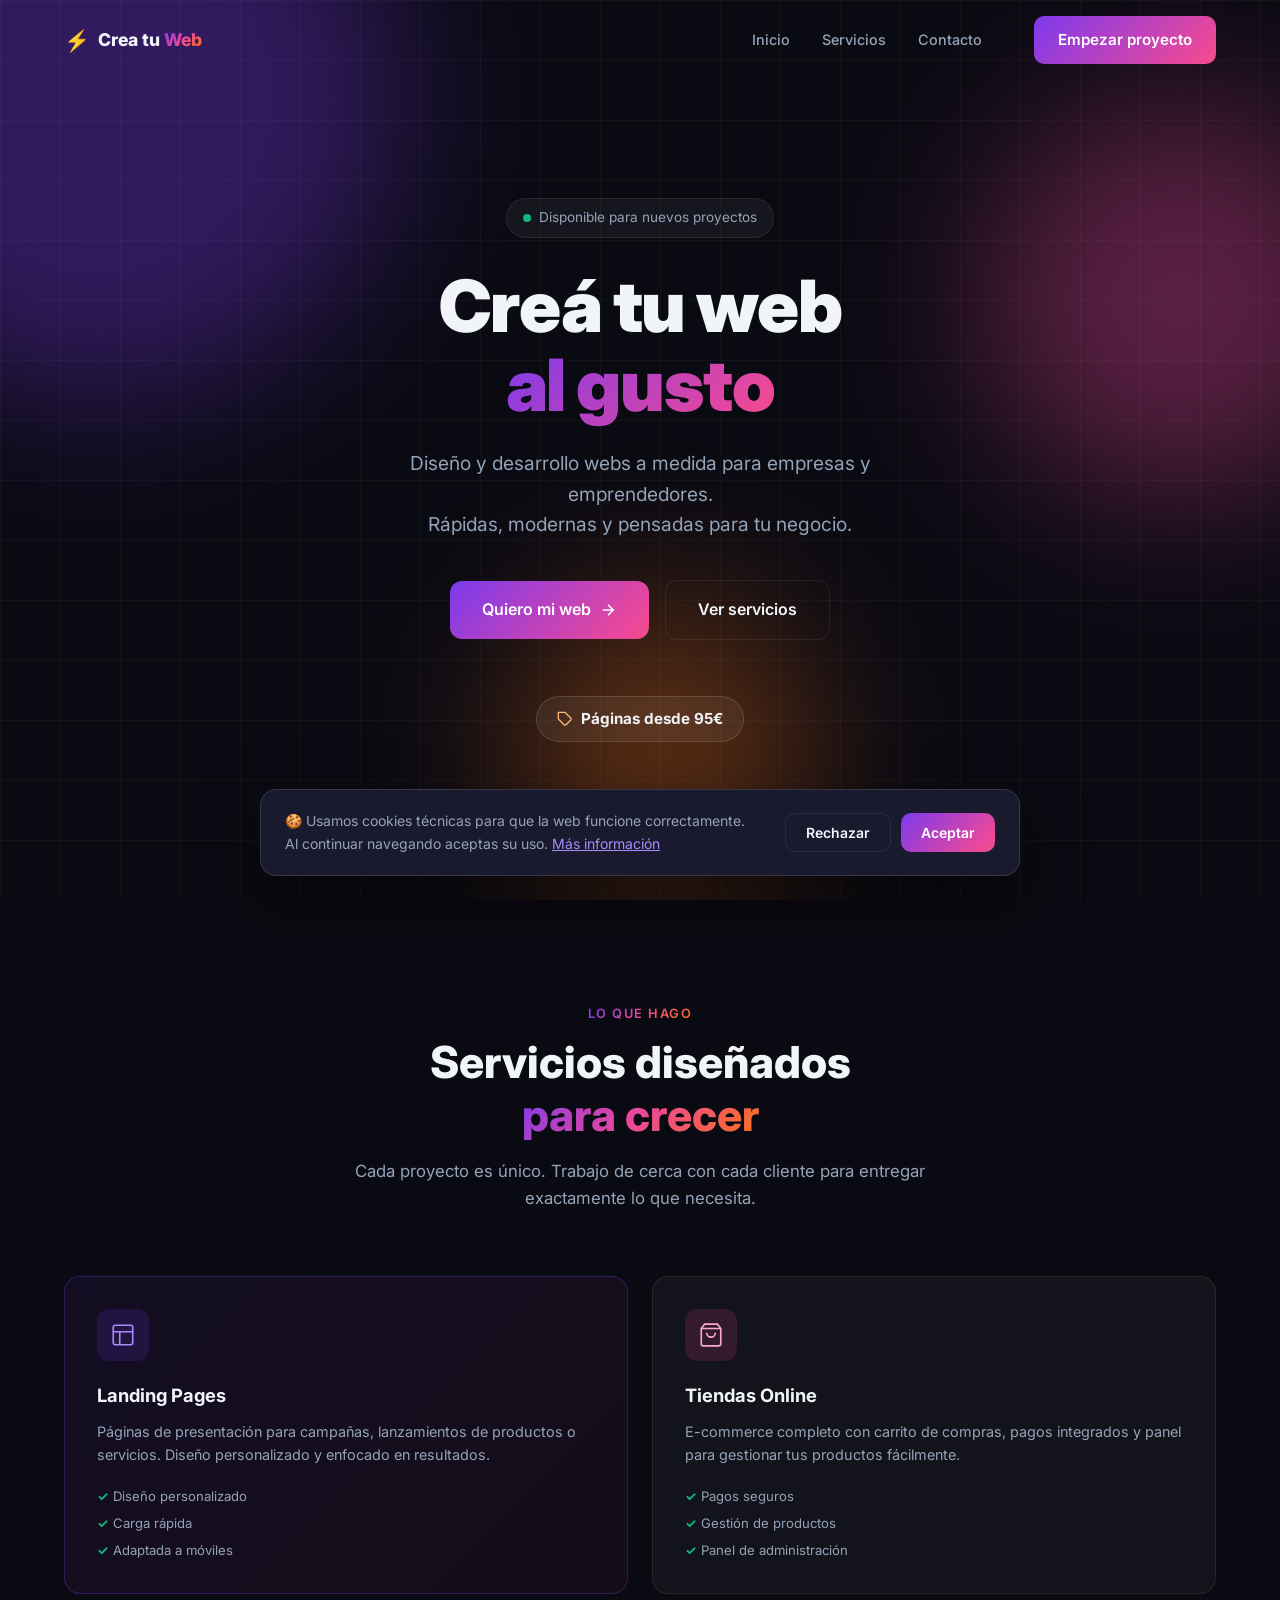
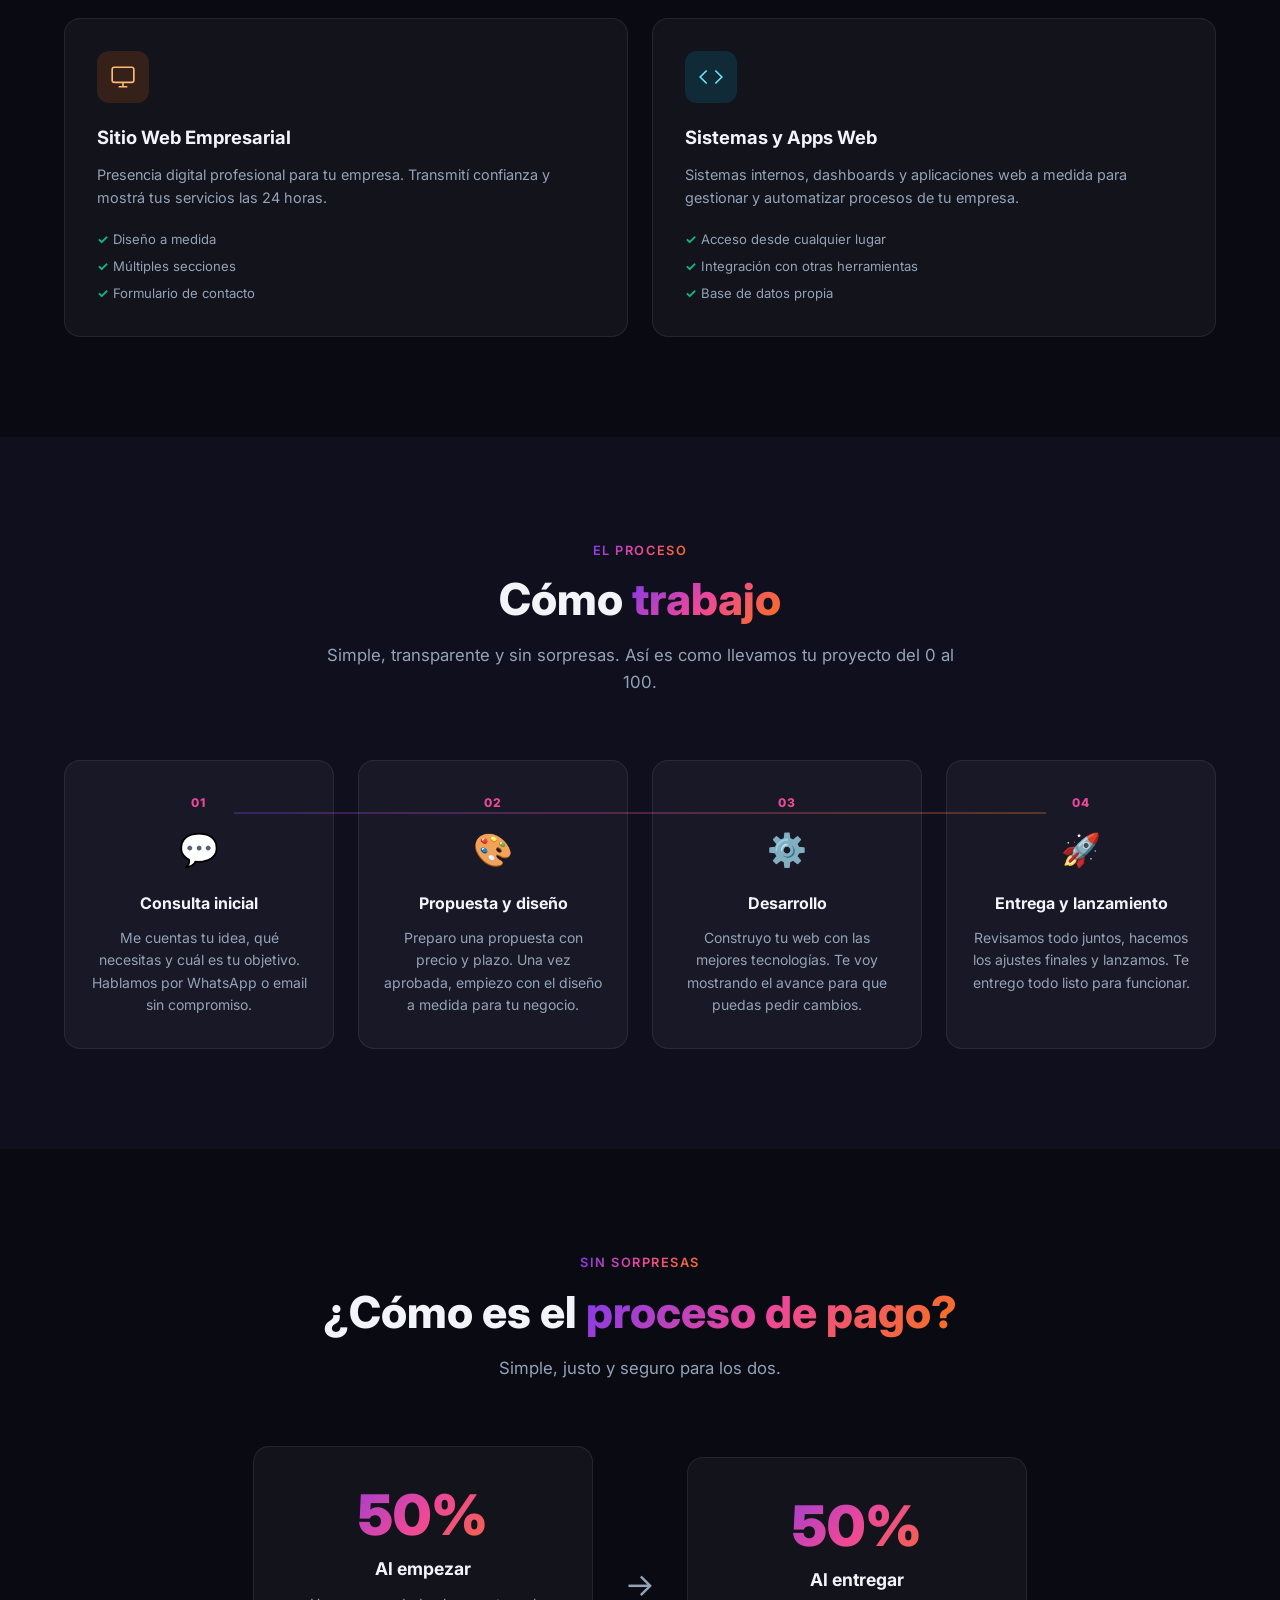
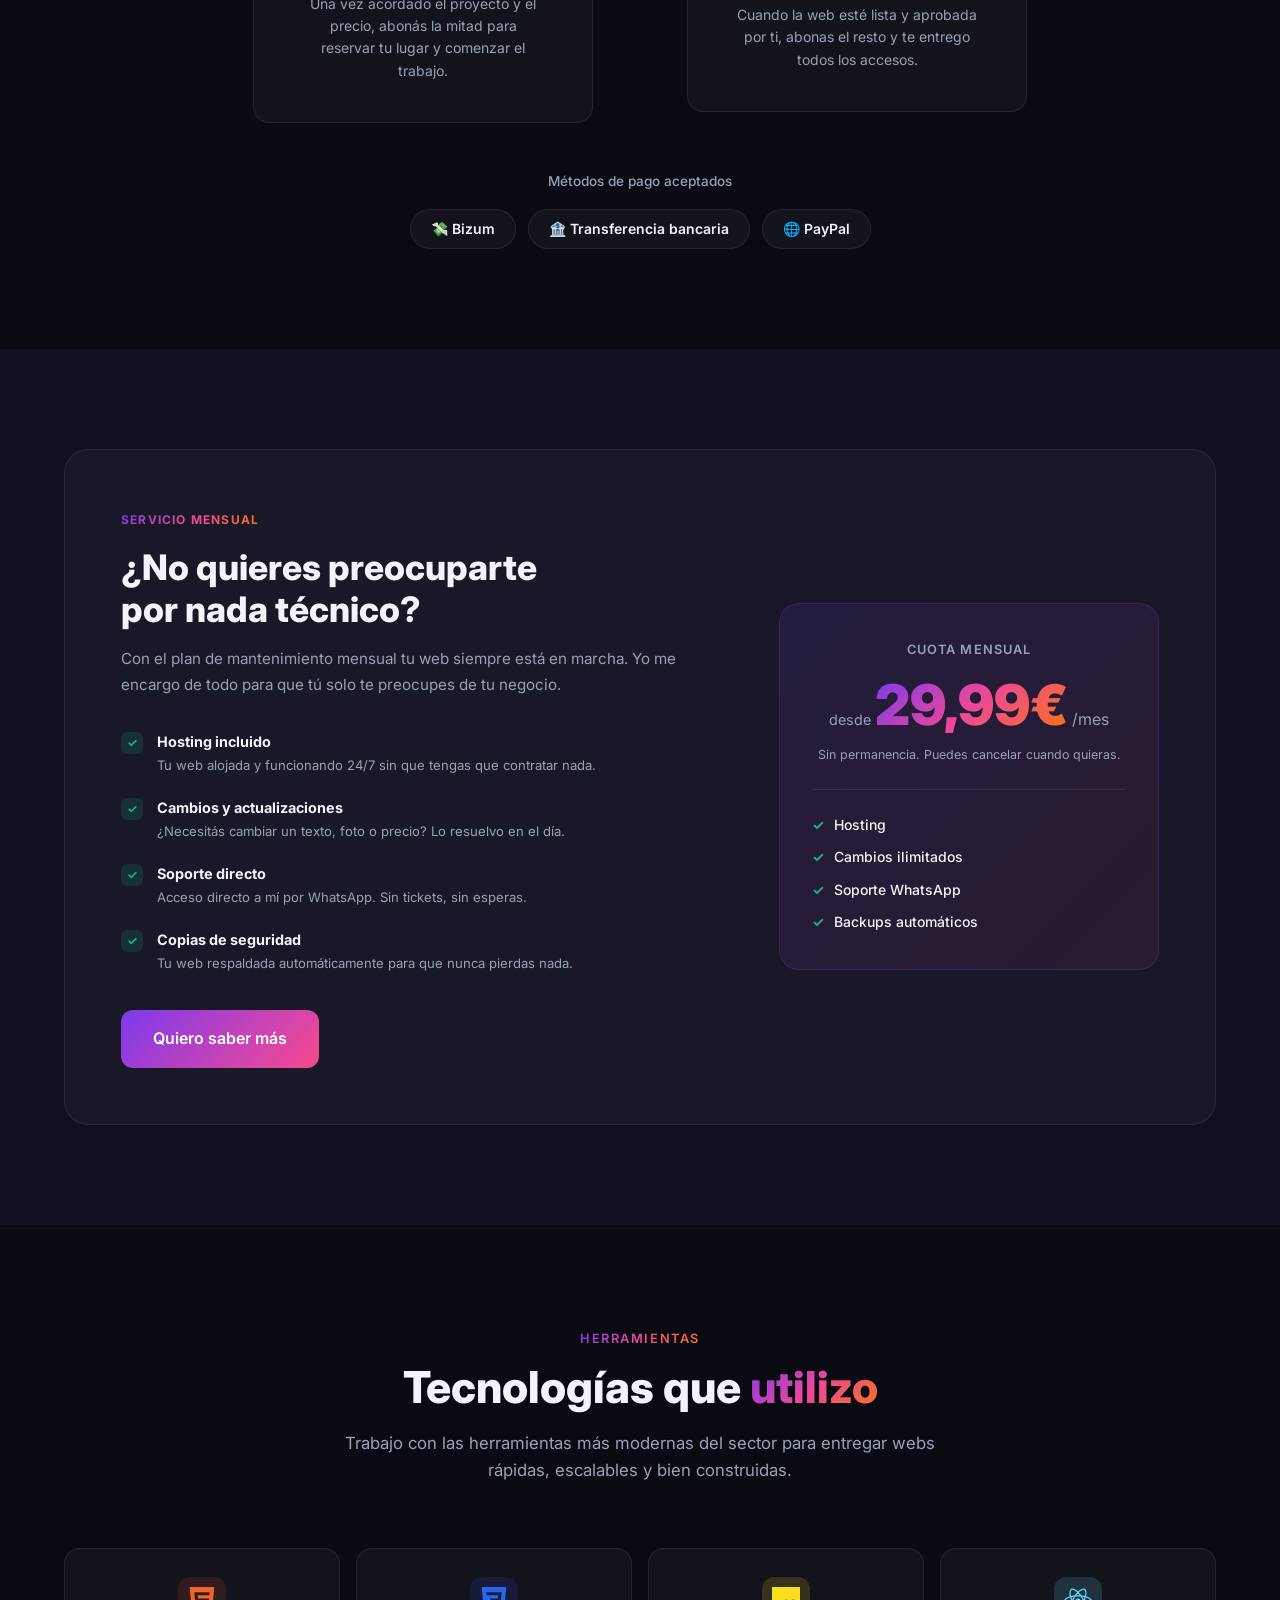
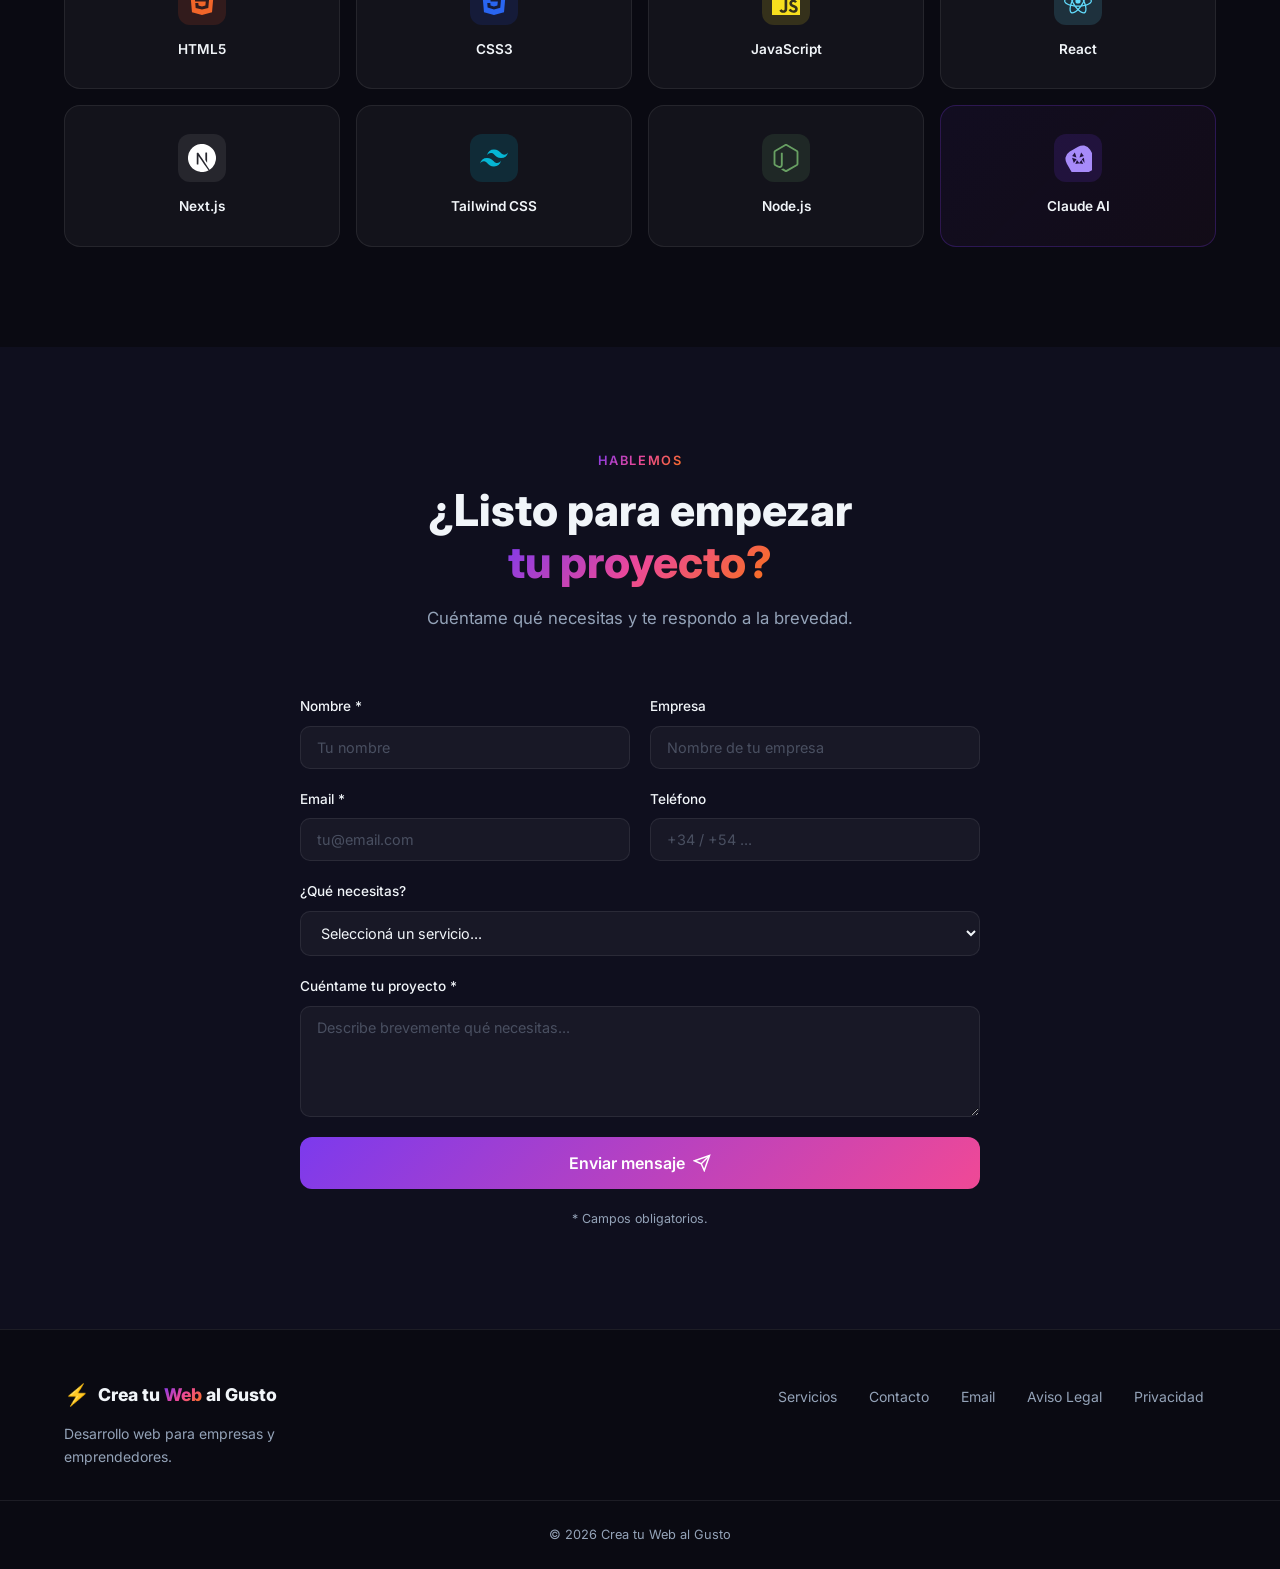
==== commit 818b59bb: "Fix all voseo to tuteo throughout the page" ====
--- a/index.html
+++ b/index.html
@@ -152,7 +152,7 @@
           <div class="step-number">01</div>
           <div class="step-icon">💬</div>
           <h3>Consulta inicial</h3>
-          <p>Me contás tu idea, qué necesitás y cuál es tu objetivo. Hablamos por WhatsApp o email sin compromiso.</p>
+          <p>Me cuentas tu idea, qué necesitas y cuál es tu objetivo. Hablamos por WhatsApp o email sin compromiso.</p>
         </div>
 
         <div class="step-card">
@@ -202,7 +202,7 @@
         <div class="payment-step">
           <div class="payment-number gradient-text">50%</div>
           <h3>Al entregar</h3>
-          <p>Cuando la web esté lista y aprobada por vos, abonás el resto y te entrego todos los accesos.</p>
+          <p>Cuando la web esté lista y aprobada por ti, abonas el resto y te entrego todos los accesos.</p>
         </div>
 
       </div>
@@ -225,8 +225,8 @@
       <div class="mant-card">
         <div class="mant-left">
           <span class="mant-tag">Servicio mensual</span>
-          <h2 class="mant-title">¿No querés preocuparte<br />por nada técnico?</h2>
-          <p class="mant-desc">Con el plan de mantenimiento mensual tu web siempre está en marcha. Yo me encargo de todo para que vos solo te preocupes de tu negocio.</p>
+          <h2 class="mant-title">¿No quieres preocuparte<br />por nada técnico?</h2>
+          <p class="mant-desc">Con el plan de mantenimiento mensual tu web siempre está en marcha. Yo me encargo de todo para que tú solo te preocupes de tu negocio.</p>
           <ul class="mant-list">
             <li>
               <span class="mant-check">✓</span>
@@ -267,7 +267,7 @@
               <span class="mant-price-num gradient-text">29,99€</span>
               <span class="mant-price-period">/mes</span>
             </div>
-            <p class="mant-price-note">Sin permanencia. Podés cancelar cuando quieras.</p>
+            <p class="mant-price-note">Sin permanencia. Puedes cancelar cuando quieras.</p>
             <div class="mant-divider"></div>
             <ul class="mant-included">
               <li><span>✓</span> Hosting</li>
@@ -357,7 +357,7 @@
       <div class="section-header">
         <p class="section-tag">Hablemos</p>
         <h2 class="section-title">¿Listo para empezar<br /><span class="gradient-text">tu proyecto?</span></h2>
-        <p class="section-desc">Contame qué necesitás y te respondo a la brevedad.</p>
+        <p class="section-desc">Cuéntame qué necesitas y te respondo a la brevedad.</p>
       </div>
 
       <div class="contact-wrapper">
@@ -388,7 +388,7 @@
             </div>
           </div>
           <div class="form-group">
-            <label for="servicio">¿Qué necesitás?</label>
+            <label for="servicio">¿Qué necesitas?</label>
             <select id="servicio" name="servicio">
               <option value="">Seleccioná un servicio...</option>
               <option value="landing">Landing Page</option>
@@ -399,8 +399,8 @@
             </select>
           </div>
           <div class="form-group">
-            <label for="mensaje">Contame tu proyecto *</label>
-            <textarea id="mensaje" name="mensaje" rows="5" placeholder="Describí brevemente qué necesitás..." required></textarea>
+            <label for="mensaje">Cuéntame tu proyecto *</label>
+            <textarea id="mensaje" name="mensaje" rows="5" placeholder="Describe brevemente qué necesitas..." required></textarea>
           </div>
           <button type="submit" class="btn btn-primary btn-lg btn-full" id="submitBtn">
             <span class="btn-text">Enviar mensaje</span>
@@ -443,7 +443,7 @@
   <!-- ====== BANNER COOKIES ====== -->
   <div class="cookie-banner" id="cookieBanner">
     <div class="cookie-content">
-      <p>🍪 Usamos cookies técnicas para que la web funcione correctamente. Al continuar navegando aceptás su uso. <a href="privacidad.html">Más información</a></p>
+      <p>🍪 Usamos cookies técnicas para que la web funcione correctamente. Al continuar navegando aceptas su uso. <a href="privacidad.html">Más información</a></p>
       <div class="cookie-actions">
         <button class="btn btn-ghost" id="cookieReject">Rechazar</button>
         <button class="btn btn-primary" id="cookieAccept">Aceptar</button>
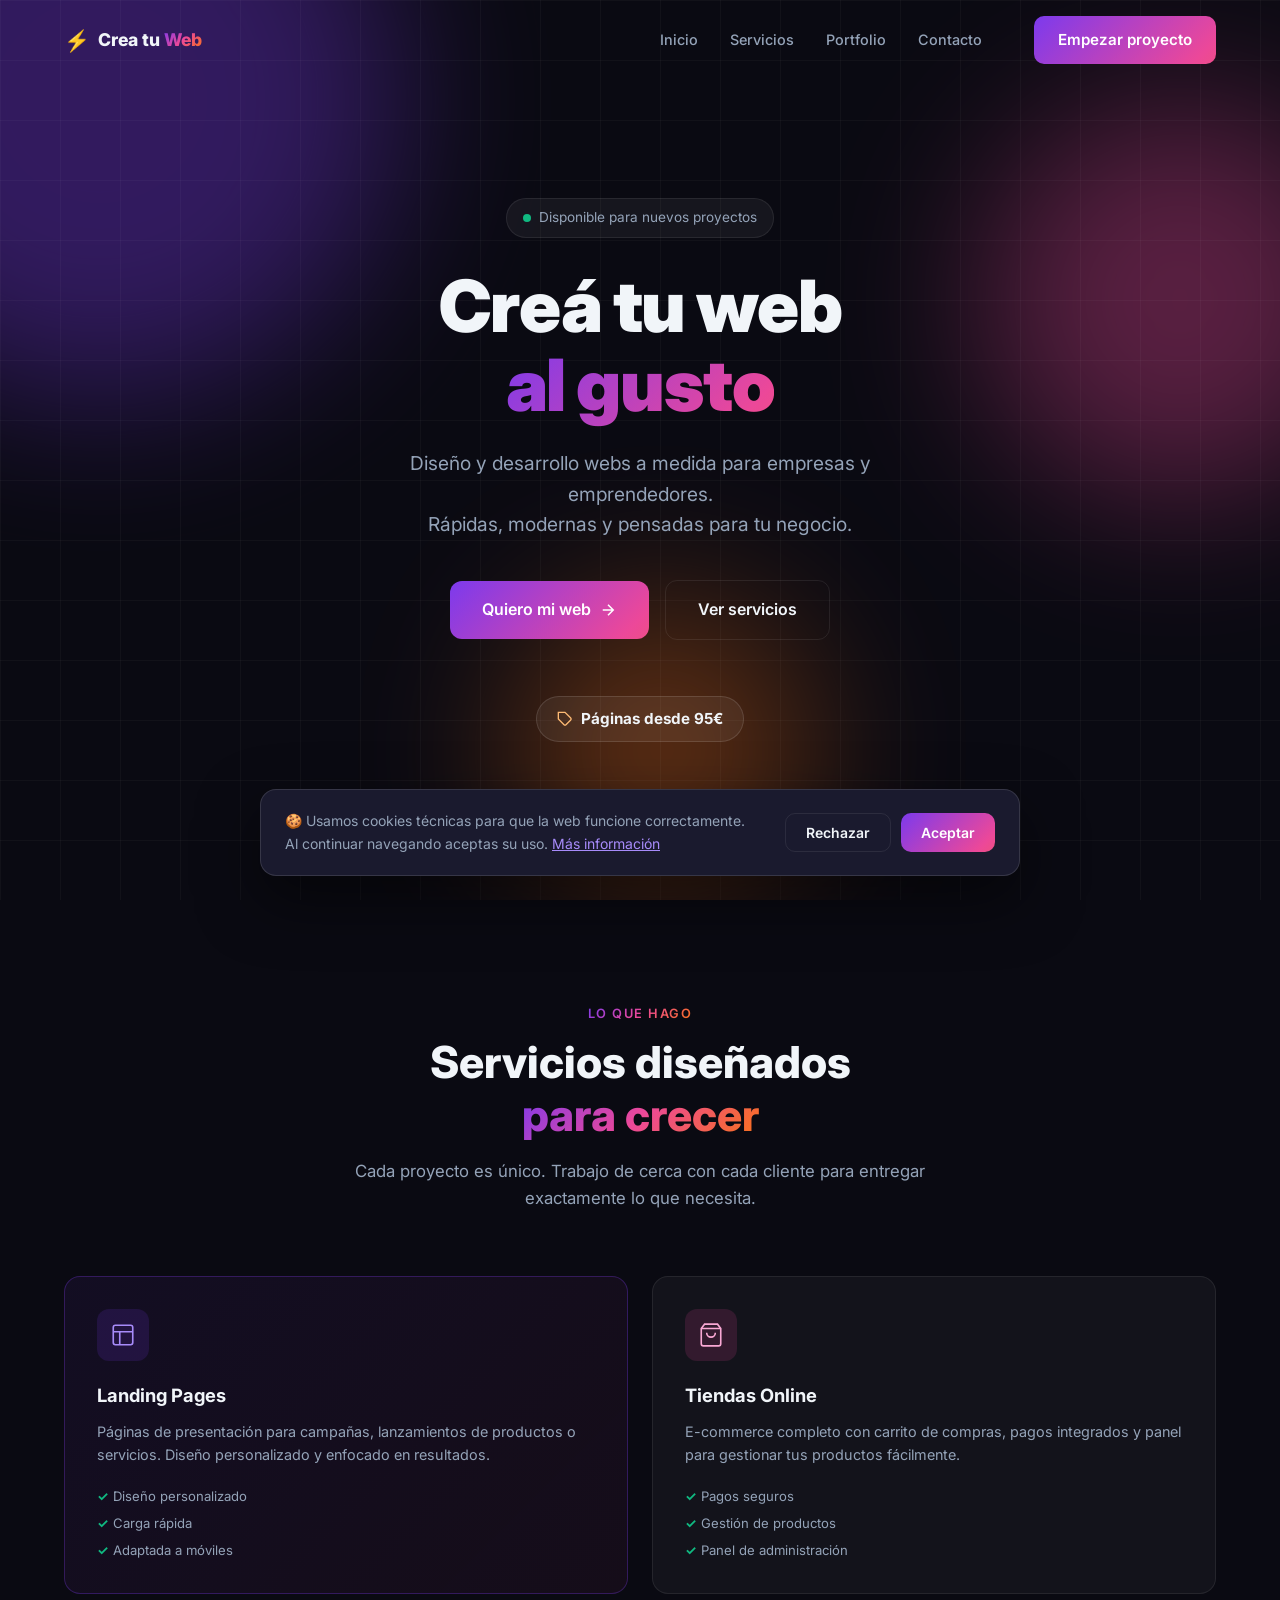
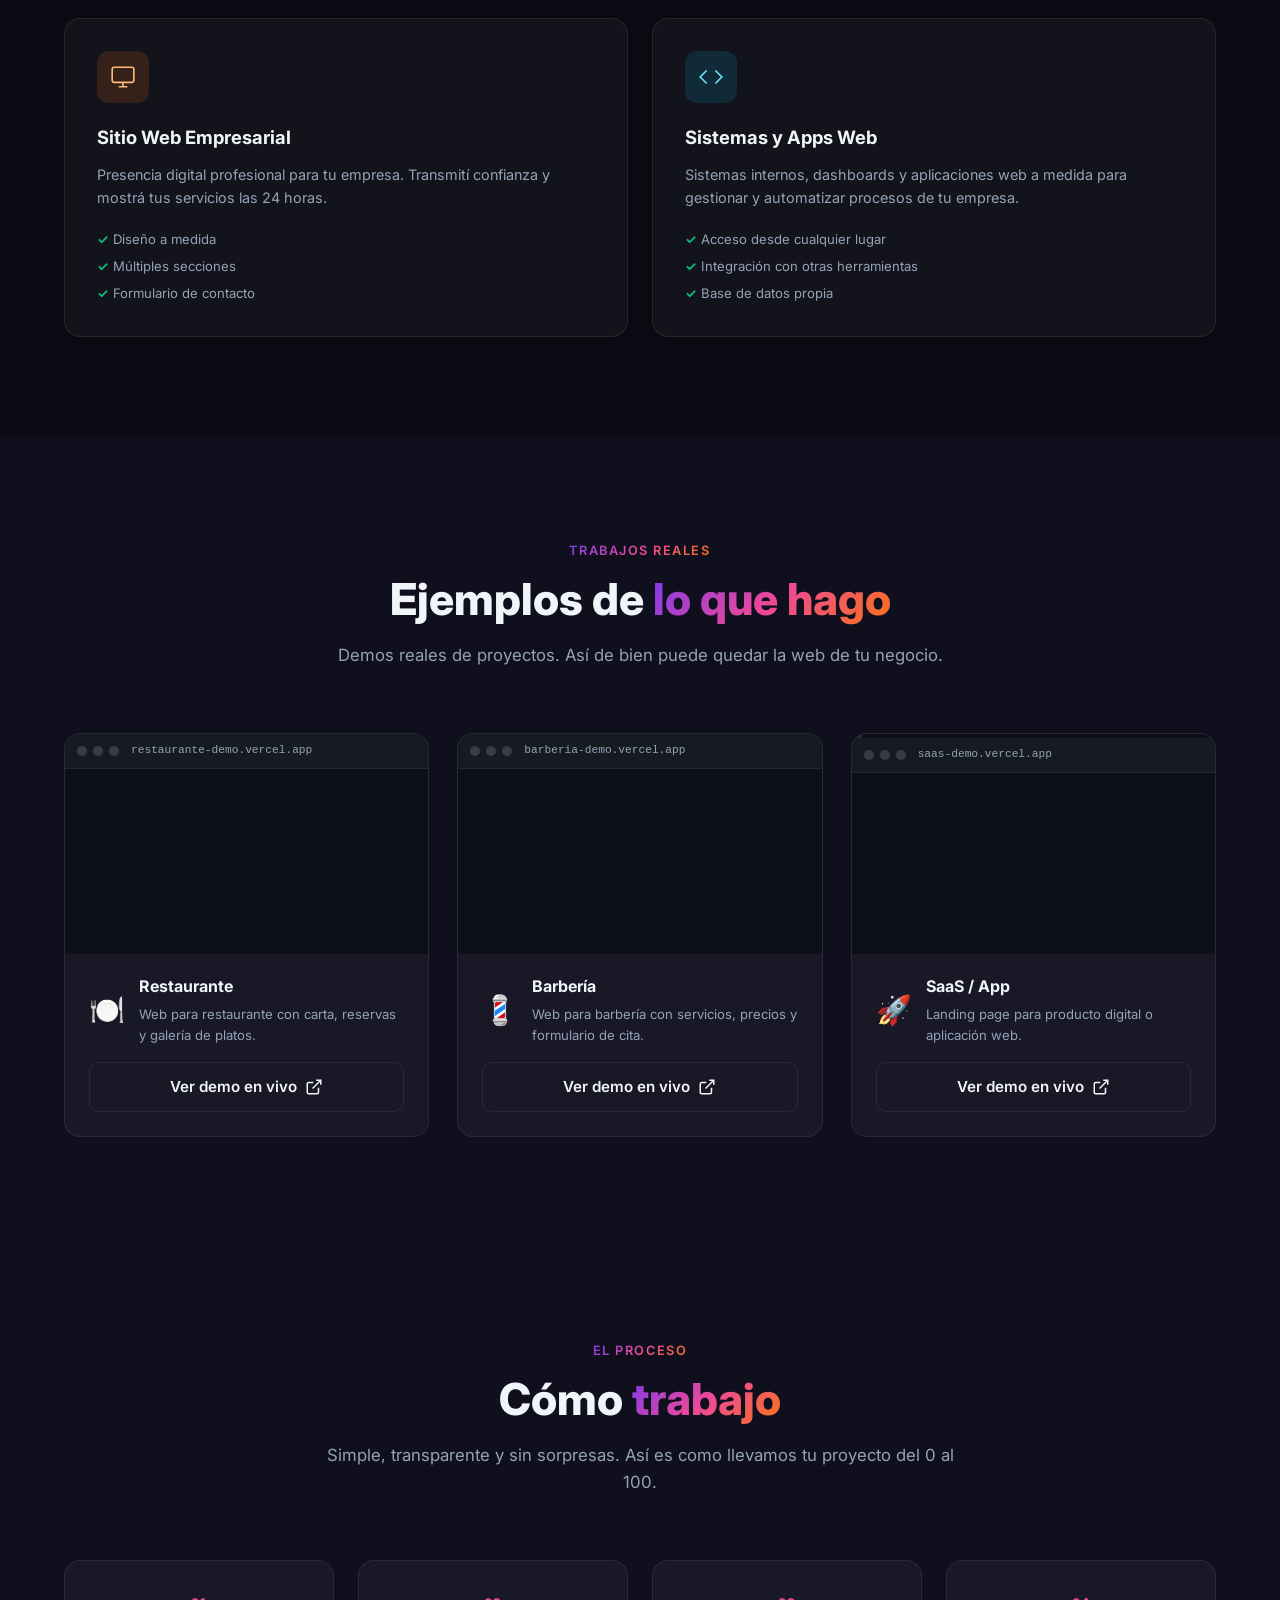
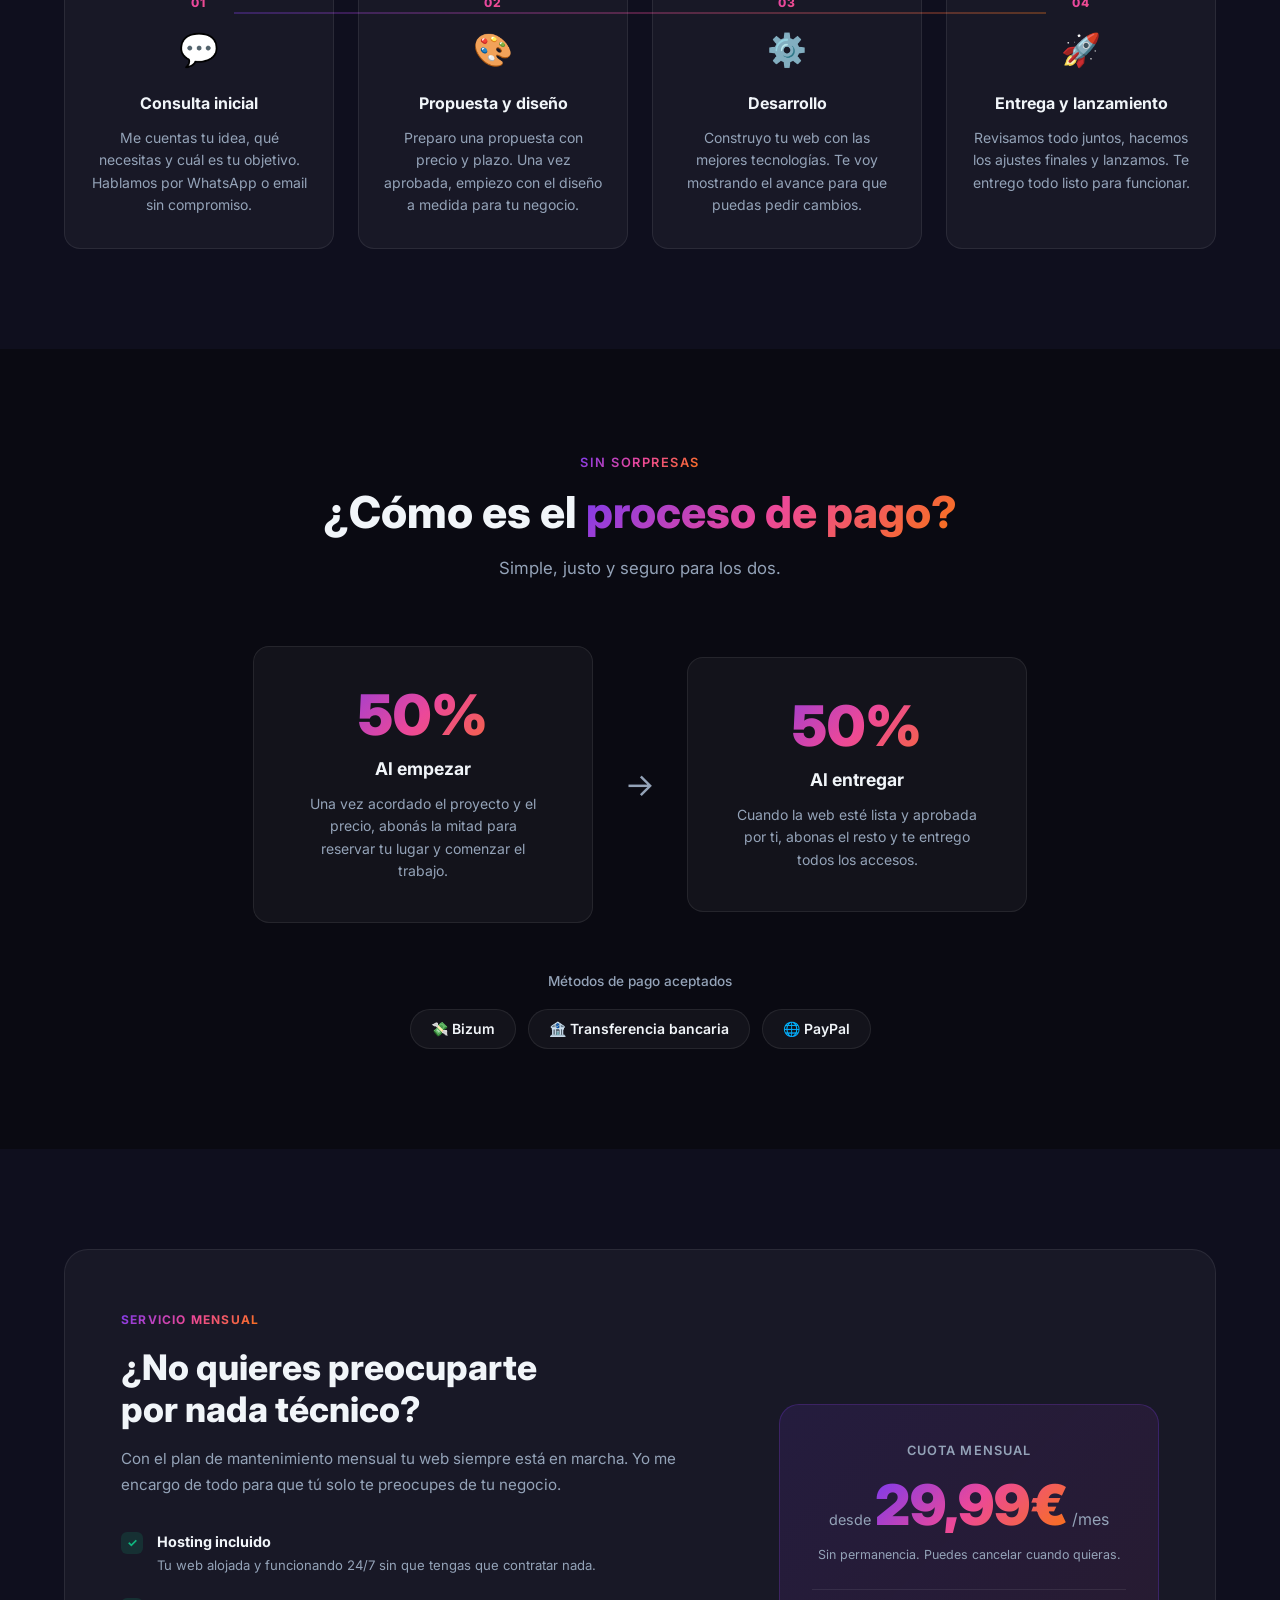
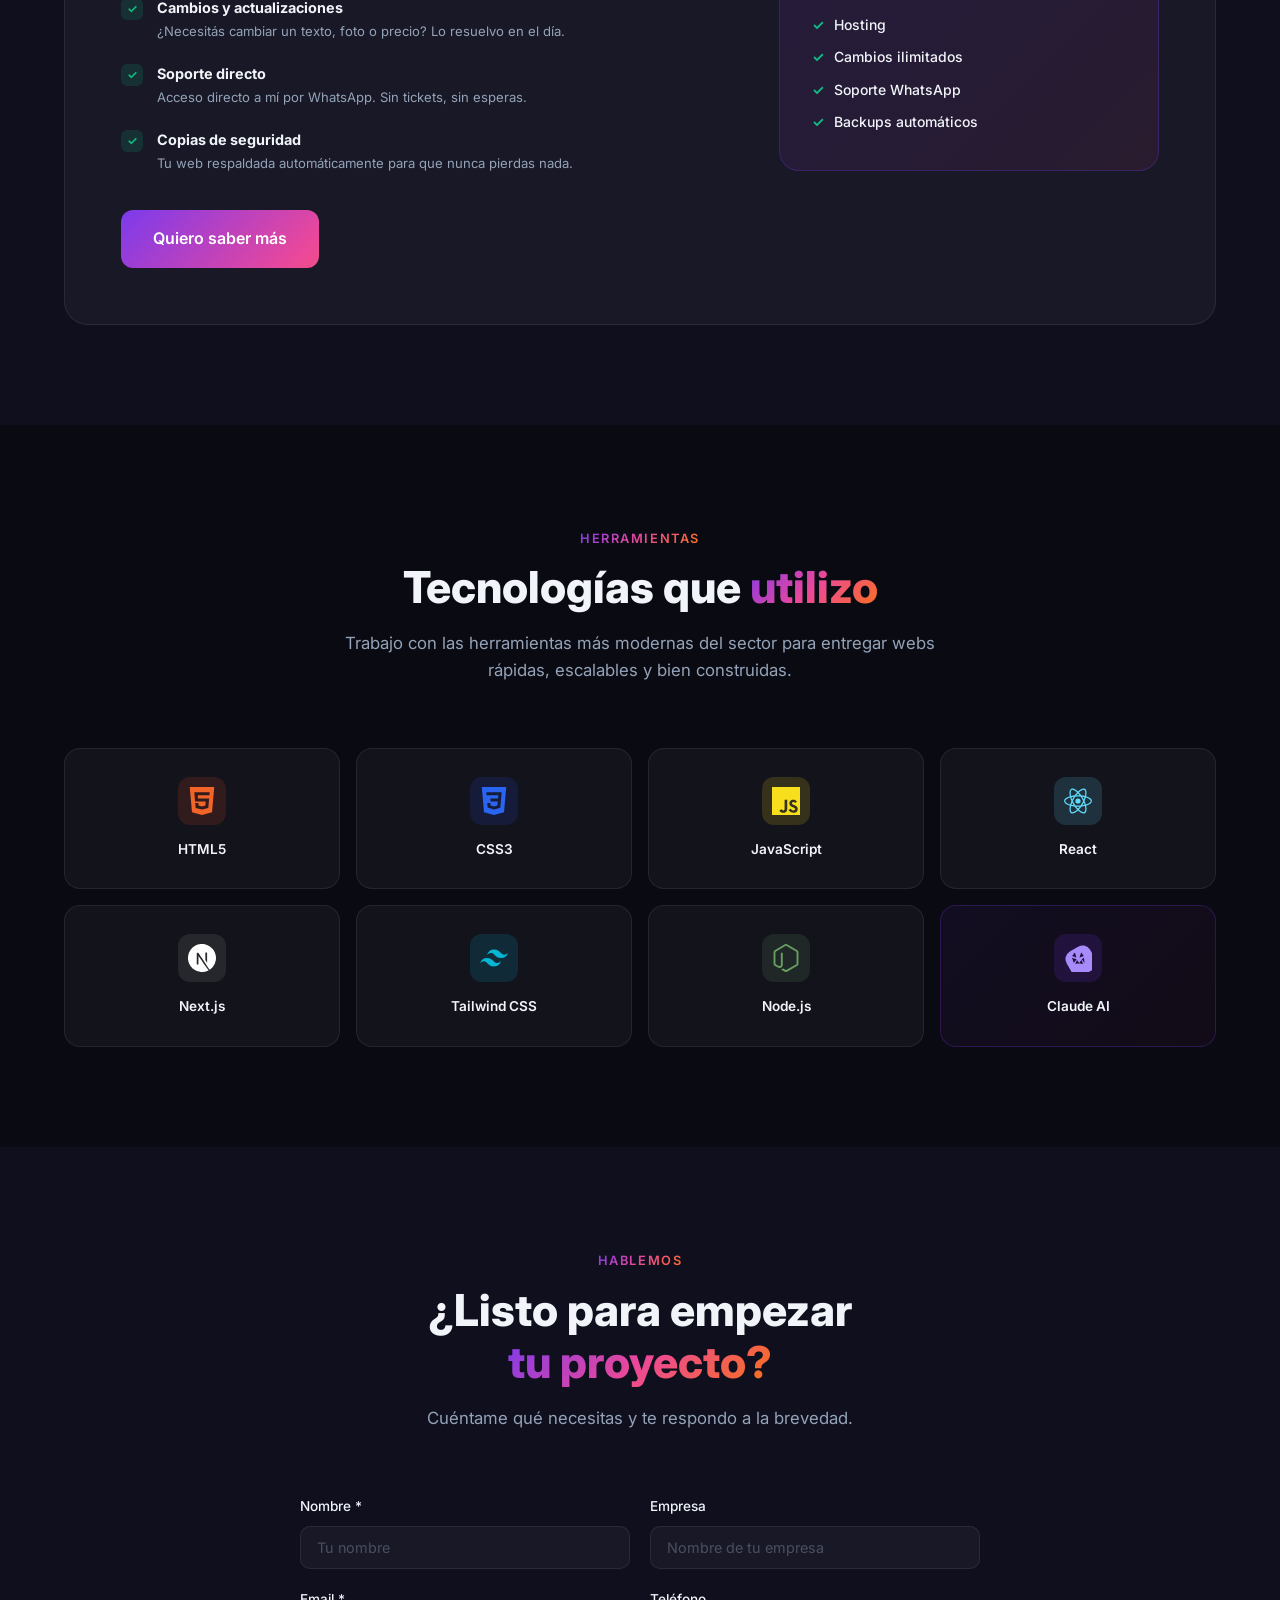
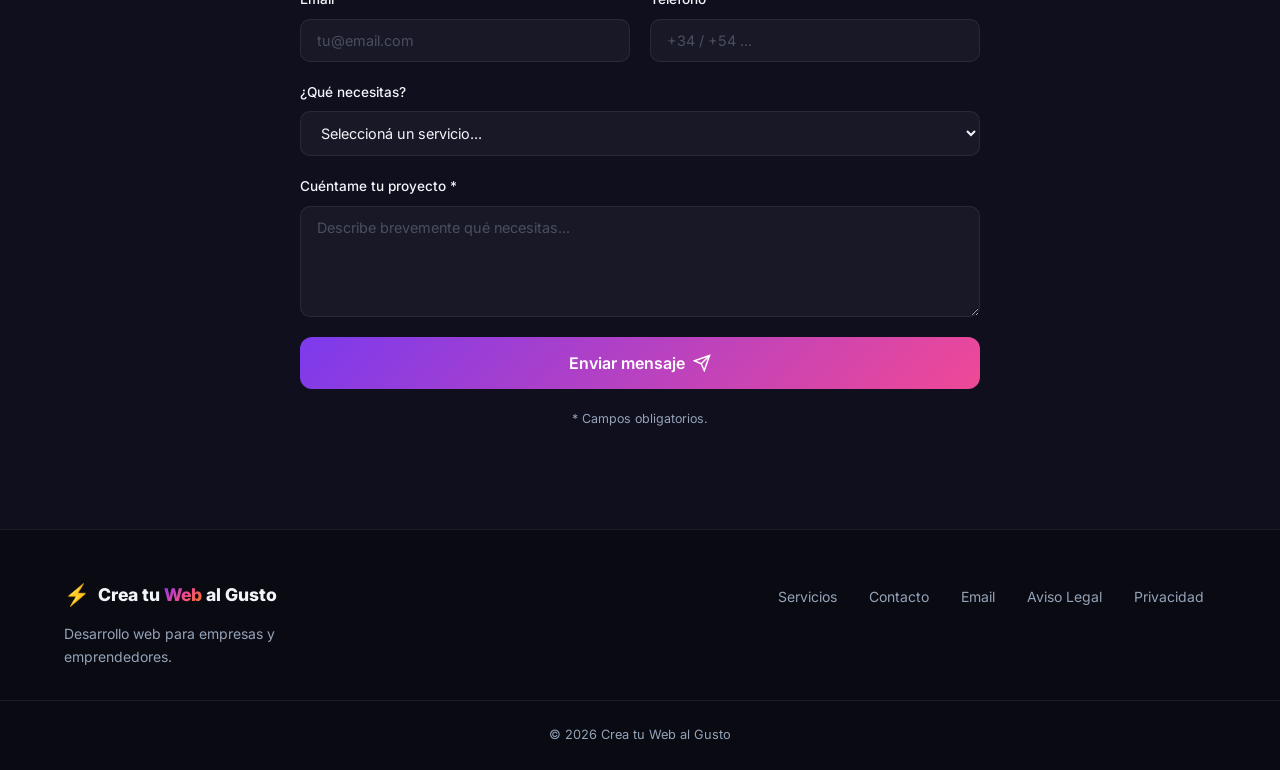
==== commit 63f00e2c: "Add portfolio section with 3 demo sites" ====
--- a/index.html
+++ b/index.html
@@ -22,7 +22,9 @@
       <ul class="nav-links" id="navLinks">
         <li><a href="#inicio">Inicio</a></li>
         <li><a href="#servicios">Servicios</a></li>
+        <li><a href="#portfolio">Portfolio</a></li>
         <li><a href="#contacto">Contacto</a></li>
+        <li class="nav-cta-mobile"><a href="#contacto" class="btn btn-primary">Empezar proyecto</a></li>
       </ul>
       <a href="#contacto" class="btn btn-primary nav-cta">Empezar proyecto</a>
       <button class="hamburger" id="hamburger" aria-label="Menú">
@@ -138,6 +140,96 @@
     </div>
   </section>
 
+  <!-- ====== PORTFOLIO ====== -->
+  <section class="section section-alt" id="portfolio">
+    <div class="container">
+      <div class="section-header">
+        <p class="section-tag">Trabajos reales</p>
+        <h2 class="section-title">Ejemplos de <span class="gradient-text">lo que hago</span></h2>
+        <p class="section-desc">Demos reales de proyectos. Así de bien puede quedar la web de tu negocio.</p>
+      </div>
+      <div class="portfolio-grid">
+
+        <div class="portfolio-card">
+          <div class="portfolio-preview">
+            <div class="portfolio-browser">
+              <div class="browser-bar">
+                <span class="browser-dot"></span>
+                <span class="browser-dot"></span>
+                <span class="browser-dot"></span>
+                <span class="browser-url">restaurante-demo.vercel.app</span>
+              </div>
+              <iframe src="https://restaurante-demo-eta.vercel.app" loading="lazy" title="Demo Restaurante"></iframe>
+            </div>
+          </div>
+          <div class="portfolio-info">
+            <div class="portfolio-emoji">🍽️</div>
+            <div>
+              <h3>Restaurante</h3>
+              <p>Web para restaurante con carta, reservas y galería de platos.</p>
+            </div>
+          </div>
+          <a href="https://restaurante-demo-eta.vercel.app" target="_blank" class="btn btn-ghost portfolio-btn">
+            Ver demo en vivo
+            <svg class="btn-icon" viewBox="0 0 24 24" fill="none" stroke="currentColor" stroke-width="2"><path d="M18 13v6a2 2 0 01-2 2H5a2 2 0 01-2-2V8a2 2 0 012-2h6"/><polyline points="15 3 21 3 21 9"/><line x1="10" y1="14" x2="21" y2="3"/></svg>
+          </a>
+        </div>
+
+        <div class="portfolio-card">
+          <div class="portfolio-preview">
+            <div class="portfolio-browser">
+              <div class="browser-bar">
+                <span class="browser-dot"></span>
+                <span class="browser-dot"></span>
+                <span class="browser-dot"></span>
+                <span class="browser-url">barberia-demo.vercel.app</span>
+              </div>
+              <iframe src="https://barberia-demo-eight.vercel.app" loading="lazy" title="Demo Barbería"></iframe>
+            </div>
+          </div>
+          <div class="portfolio-info">
+            <div class="portfolio-emoji">💈</div>
+            <div>
+              <h3>Barbería</h3>
+              <p>Web para barbería con servicios, precios y formulario de cita.</p>
+            </div>
+          </div>
+          <a href="https://barberia-demo-eight.vercel.app" target="_blank" class="btn btn-ghost portfolio-btn">
+            Ver demo en vivo
+            <svg class="btn-icon" viewBox="0 0 24 24" fill="none" stroke="currentColor" stroke-width="2"><path d="M18 13v6a2 2 0 01-2 2H5a2 2 0 01-2-2V8a2 2 0 012-2h6"/><polyline points="15 3 21 3 21 9"/><line x1="10" y1="14" x2="21" y2="3"/></svg>
+          </a>
+        </div>
+
+        <div class="portfolio-card">
+          <div class="portfolio-preview">
+            <div class="portfolio-browser">
+              <div class="browser-dot"></div>
+              <div class="browser-bar">
+                <span class="browser-dot"></span>
+                <span class="browser-dot"></span>
+                <span class="browser-dot"></span>
+                <span class="browser-url">saas-demo.vercel.app</span>
+              </div>
+              <iframe src="https://saas-demo-chi-orcin.vercel.app" loading="lazy" title="Demo SaaS"></iframe>
+            </div>
+          </div>
+          <div class="portfolio-info">
+            <div class="portfolio-emoji">🚀</div>
+            <div>
+              <h3>SaaS / App</h3>
+              <p>Landing page para producto digital o aplicación web.</p>
+            </div>
+          </div>
+          <a href="https://saas-demo-chi-orcin.vercel.app" target="_blank" class="btn btn-ghost portfolio-btn">
+            Ver demo en vivo
+            <svg class="btn-icon" viewBox="0 0 24 24" fill="none" stroke="currentColor" stroke-width="2"><path d="M18 13v6a2 2 0 01-2 2H5a2 2 0 01-2-2V8a2 2 0 012-2h6"/><polyline points="15 3 21 3 21 9"/><line x1="10" y1="14" x2="21" y2="3"/></svg>
+          </a>
+        </div>
+
+      </div>
+    </div>
+  </section>
+
   <!-- ====== CÓMO TRABAJO ====== -->
   <section class="section section-alt" id="como-trabajo">
     <div class="container">
--- a/styles.css
+++ b/styles.css
@@ -216,6 +216,8 @@
   transition: all 0.3s;
 }
 
+.nav-cta-mobile { display: none; }
+
 /* ============================================
    HERO
    ============================================ */
@@ -654,6 +656,92 @@
 .success-icon { font-size: 2rem; margin-bottom: 8px; }
 .form-success strong { display: block; margin-bottom: 4px; }
 .form-success p { font-size: 0.875rem; color: var(--muted); }
+
+/* ============================================
+   PORTFOLIO
+   ============================================ */
+.portfolio-grid {
+  display: grid;
+  grid-template-columns: repeat(3, 1fr);
+  gap: 28px;
+}
+
+.portfolio-card {
+  background: var(--card);
+  border: 1px solid var(--border);
+  border-radius: var(--radius);
+  overflow: hidden;
+  transition: all 0.3s ease;
+  display: flex;
+  flex-direction: column;
+}
+
+.portfolio-card:hover {
+  transform: translateY(-6px);
+  border-color: rgba(124,58,237,0.3);
+}
+
+.portfolio-preview {
+  position: relative;
+  height: 220px;
+  overflow: hidden;
+  background: #0D1117;
+}
+
+.portfolio-browser {
+  width: 100%;
+  height: 100%;
+  display: flex;
+  flex-direction: column;
+}
+
+.browser-bar {
+  display: flex;
+  align-items: center;
+  gap: 6px;
+  padding: 8px 12px;
+  background: #161B22;
+  border-bottom: 1px solid rgba(255,255,255,0.06);
+  flex-shrink: 0;
+}
+
+.browser-dot {
+  width: 10px; height: 10px;
+  border-radius: 50%;
+  background: rgba(255,255,255,0.15);
+}
+
+.browser-url {
+  font-size: 0.7rem;
+  color: var(--muted);
+  margin-left: 6px;
+  font-family: monospace;
+}
+
+.portfolio-browser iframe {
+  width: 200%;
+  height: 200%;
+  border: none;
+  transform: scale(0.5);
+  transform-origin: top left;
+  pointer-events: none;
+}
+
+.portfolio-info {
+  display: flex;
+  align-items: center;
+  gap: 14px;
+  padding: 20px 24px 16px;
+}
+
+.portfolio-emoji { font-size: 1.8rem; flex-shrink: 0; }
+.portfolio-info h3 { font-size: 1rem; font-weight: 700; margin-bottom: 4px; }
+.portfolio-info p  { font-size: 0.82rem; color: var(--muted); }
+
+.portfolio-btn {
+  margin: 0 24px 24px;
+  justify-content: center;
+}
 
 /* ============================================
    CÓMO TRABAJO
@@ -1084,6 +1172,7 @@
    ============================================ */
 @media (max-width: 1024px) {
   .services-grid { grid-template-columns: repeat(2, 1fr); }
+  .portfolio-grid { grid-template-columns: repeat(2, 1fr); }
   .why-grid { grid-template-columns: 1fr; gap: 48px; }
   .floating-tags { display: none; }
   .contact-wrapper { grid-template-columns: 1fr; }
@@ -1096,9 +1185,19 @@
 
 @media (max-width: 768px) {
   .section { padding: 72px 0; }
+  .section-header { margin-bottom: 40px; }
+  .hero { padding: 100px 0 60px; }
   .services-grid { grid-template-columns: 1fr; }
+  .portfolio-grid { grid-template-columns: 1fr; }
   .steps-grid { grid-template-columns: repeat(2, 1fr); }
-  .tech-grid { grid-template-columns: repeat(4, 1fr); }
+  .tech-grid { grid-template-columns: repeat(2, 1fr); }
+  .mant-card { padding: 28px 16px; overflow: hidden; }
+  /* Texto de la lista: el div flex-hijo necesita min-width:0 para envolver */
+  .mant-list li > div { min-width: 0; overflow-wrap: break-word; word-break: break-word; }
+  /* Precio: apilar verticalmente para que nunca desborde */
+  .mant-price { flex-direction: column; align-items: center; gap: 2px; }
+  .mant-price-num { font-size: 2.8rem; }
+  .mant-price-card { padding: 24px 16px; max-width: 100%; width: 100%; }
   .nav-links, .nav-cta { display: none; }
   .hamburger { display: flex; }
   .nav-links.open {
@@ -1113,7 +1212,11 @@
     gap: 4px;
     z-index: 999;
   }
+  .nav-links.open li a { display: block; padding: 12px 16px; font-size: 1rem; }
   .nav-links.open + .nav-cta { display: none; }
+  .nav-links.open .nav-cta-mobile { display: block; margin-top: 8px; }
+  .nav-links.open .nav-cta-mobile a { display: flex; width: 100%; justify-content: center; }
+  .hero-subtitle br { display: none; }
   .form-row { grid-template-columns: 1fr; }
   .hero-stats { gap: 20px; }
   .stat-divider { display: none; }
@@ -1125,3 +1228,20 @@
   .payment-arrow { transform: rotate(90deg); }
   .payment-badges { flex-direction: column; align-items: center; }
 }
+
+@media (max-width: 480px) {
+  .container { padding: 0 16px; }
+  .section { padding: 56px 0; }
+  .section-header { margin-bottom: 28px; }
+  .hero { padding: 88px 0 48px; }
+  .steps-grid { grid-template-columns: 1fr; }
+  .hero-actions { flex-direction: column; align-items: stretch; }
+  .hero-actions .btn { justify-content: center; }
+  .service-card { padding: 24px 20px; }
+  .tech-card { padding: 20px 14px; }
+  .mant-card { padding: 20px 12px; }
+  .mant-price-card { padding: 20px 14px; }
+  .mant-price-num { font-size: 2.5rem; }
+  .payment-number { font-size: 2.8rem; }
+  .payment-step { padding: 24px 20px; }
+}
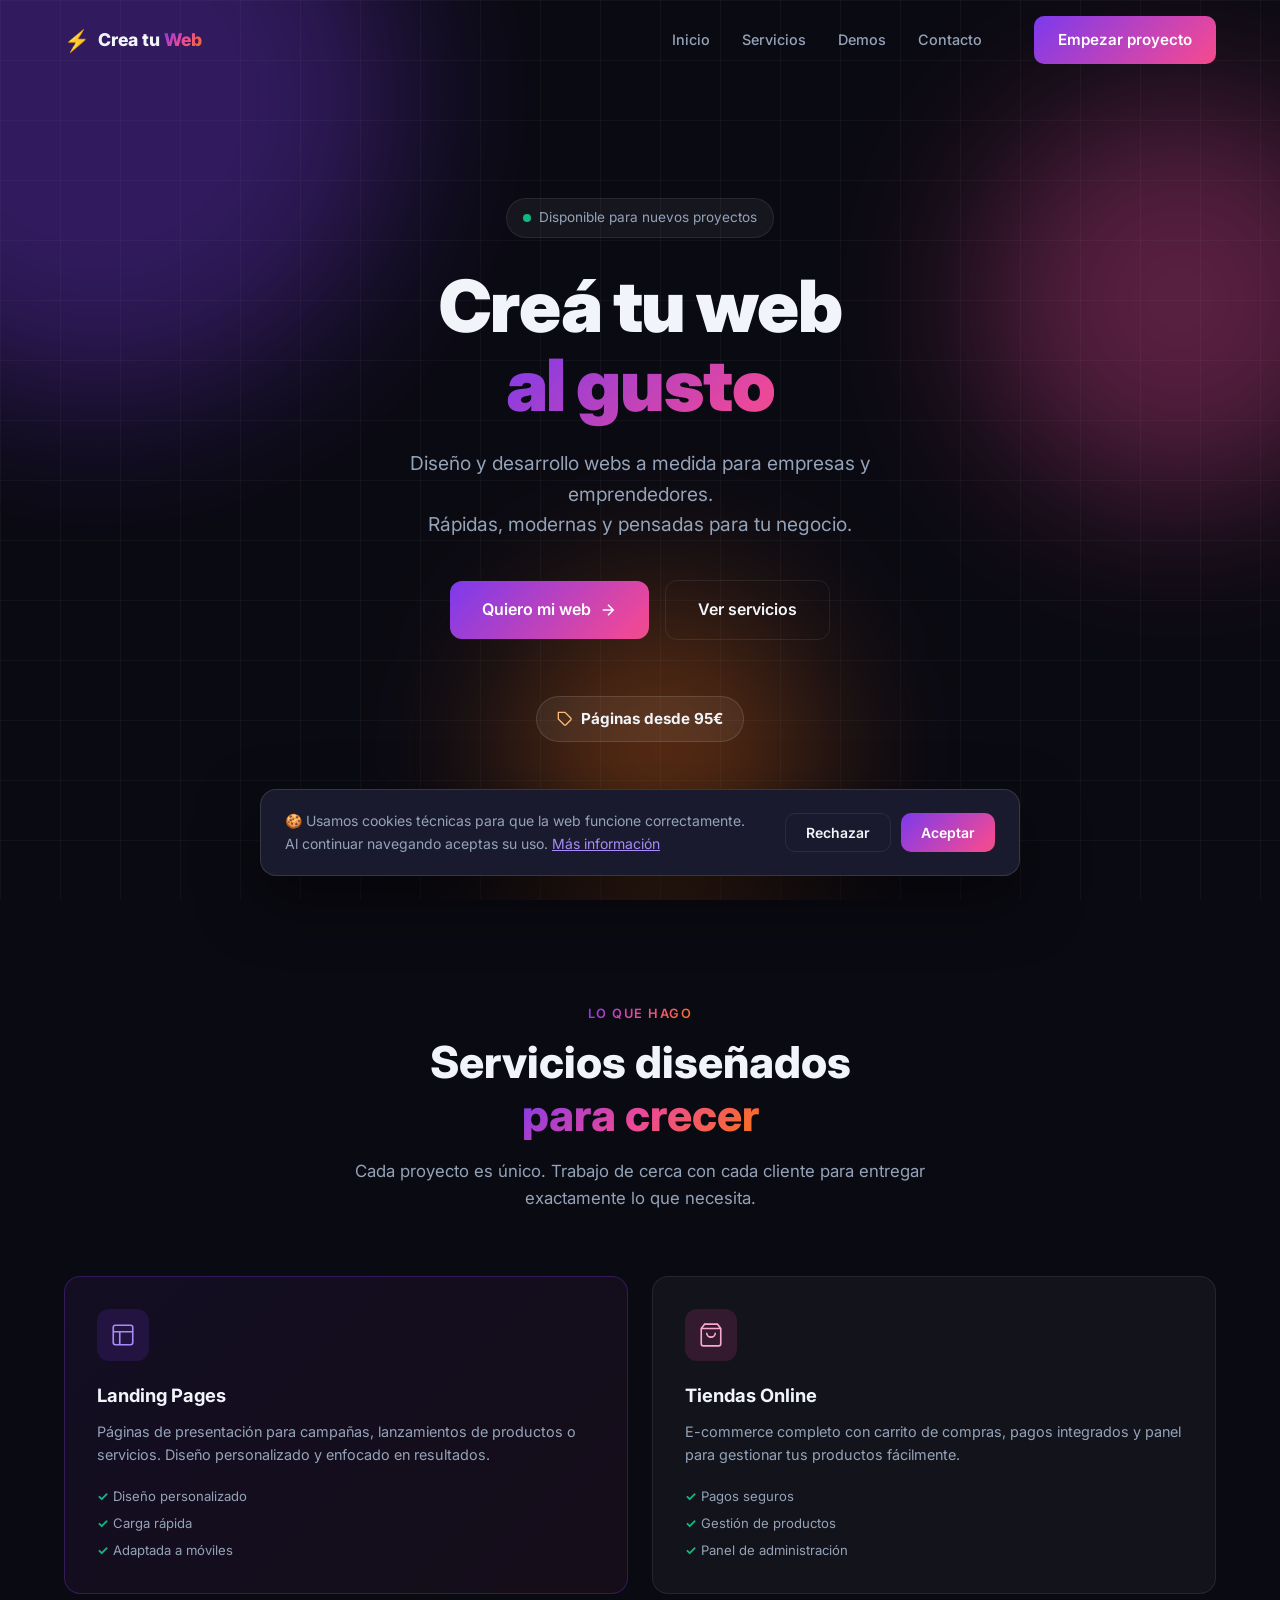
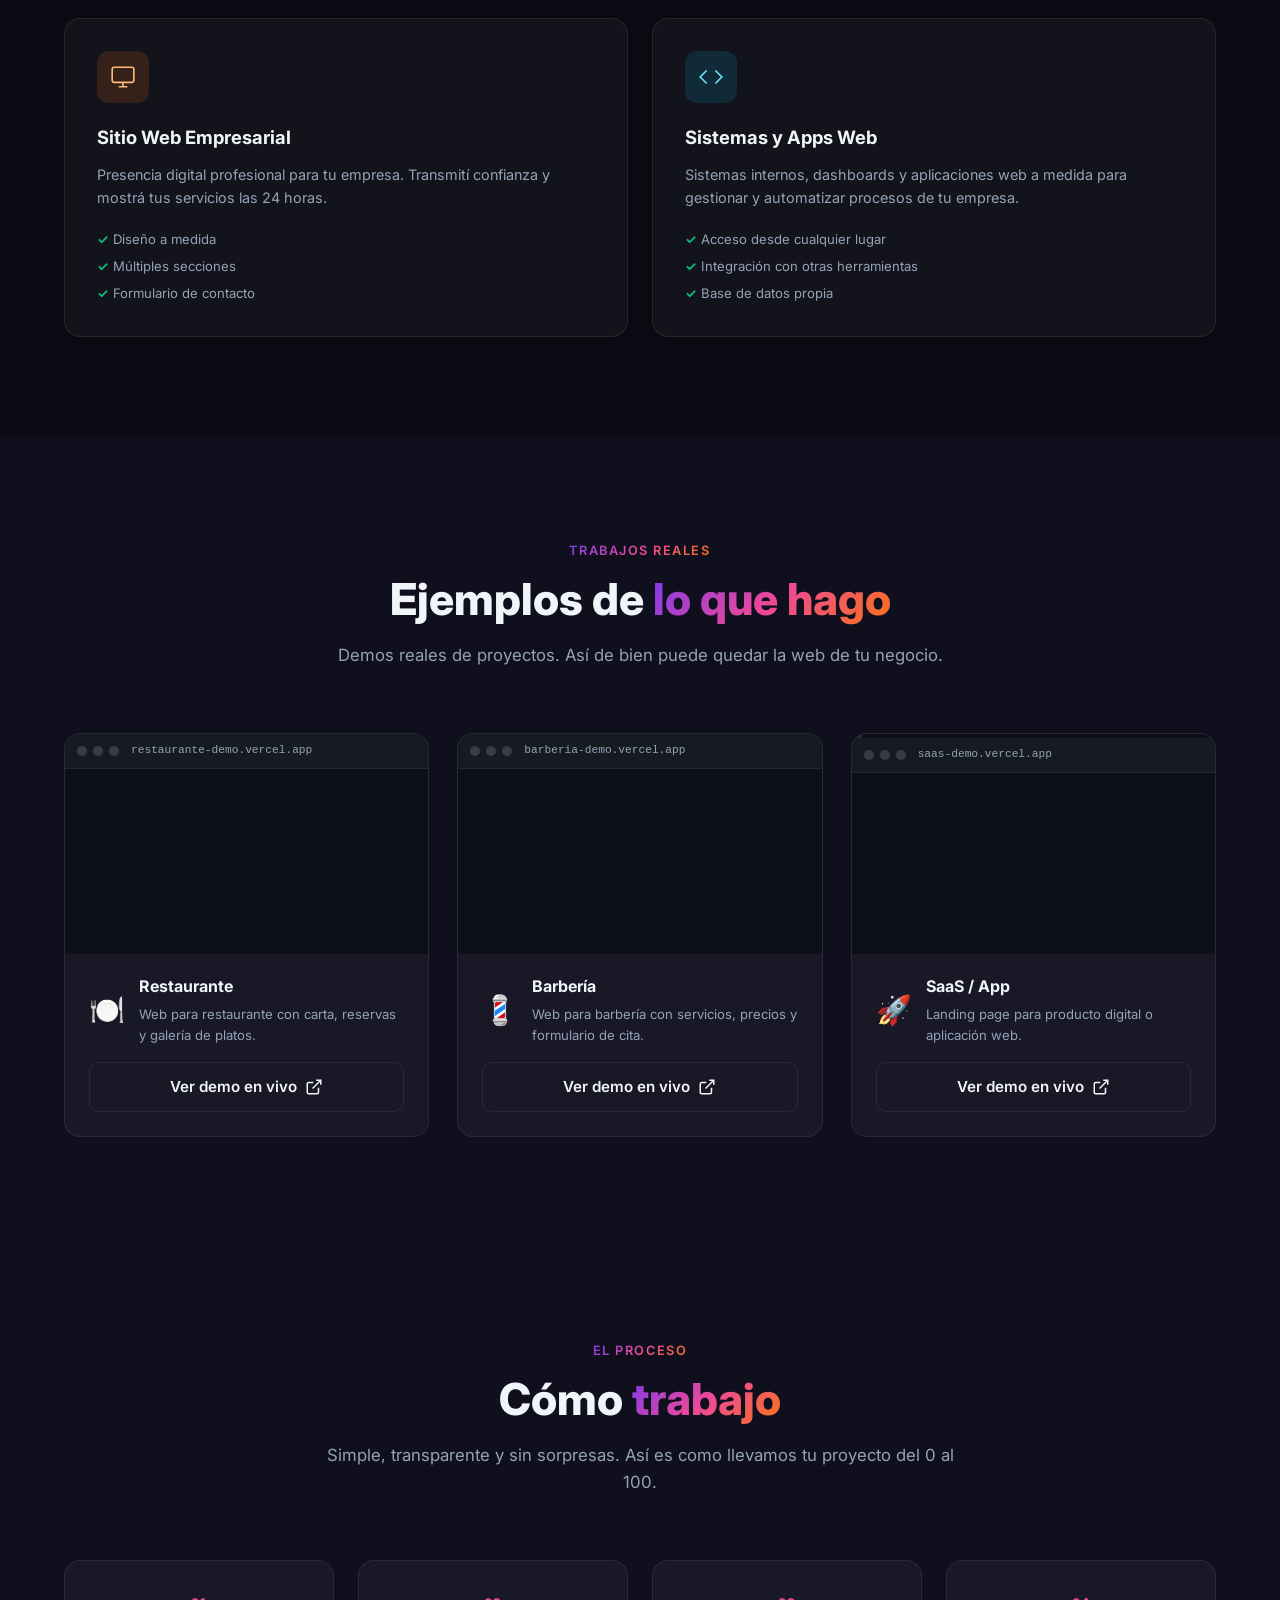
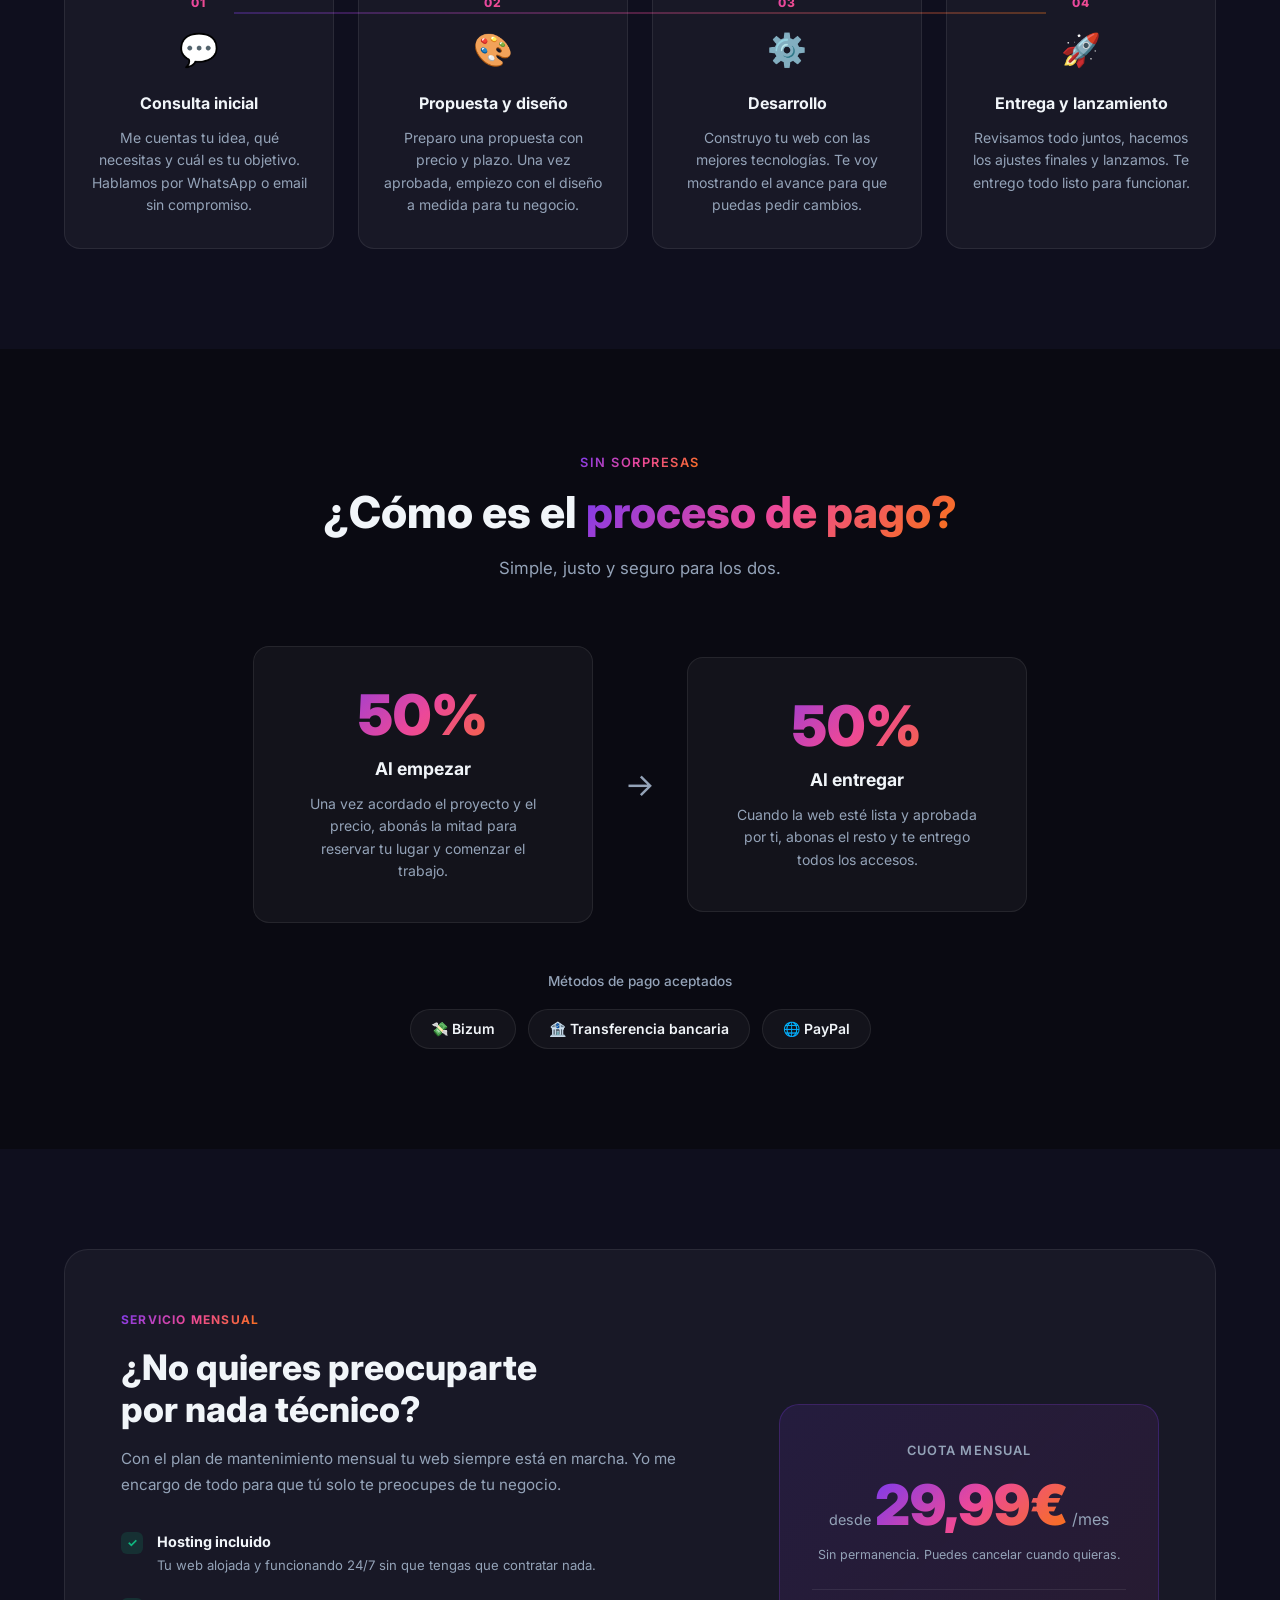
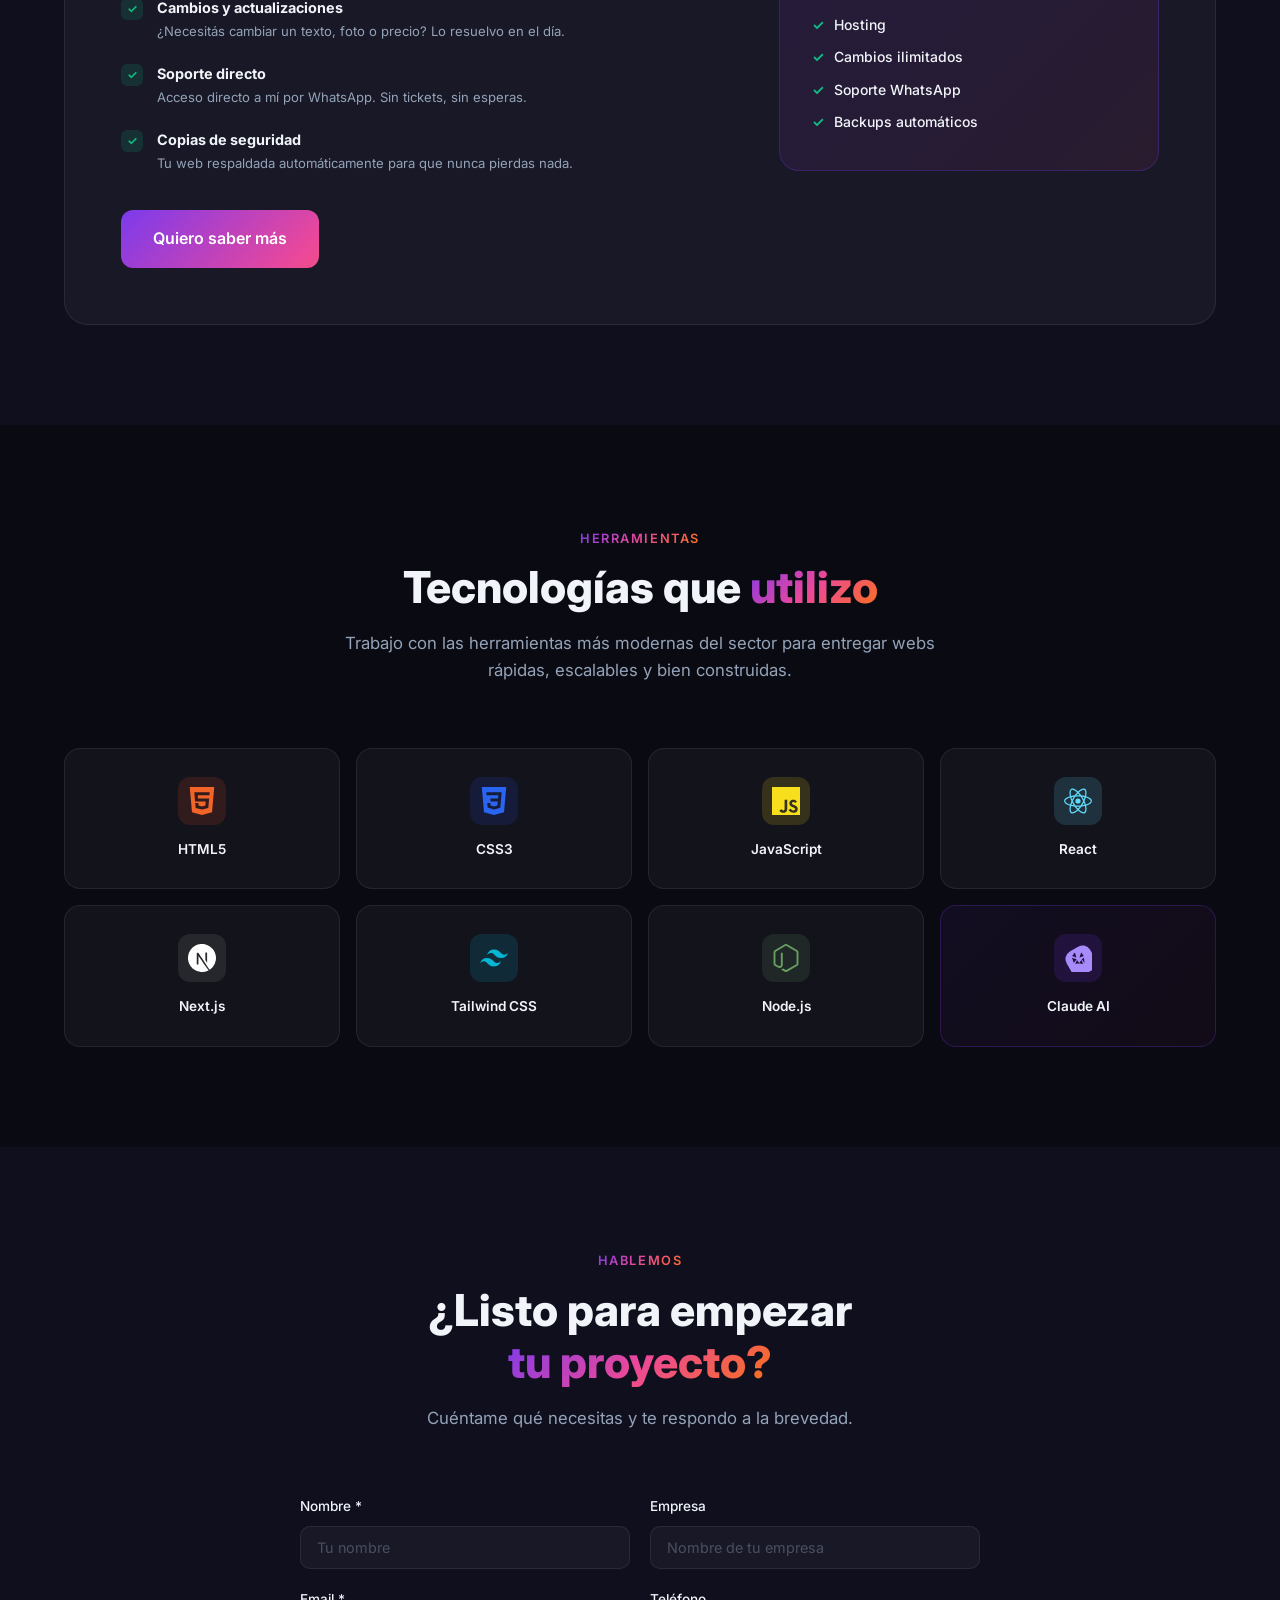
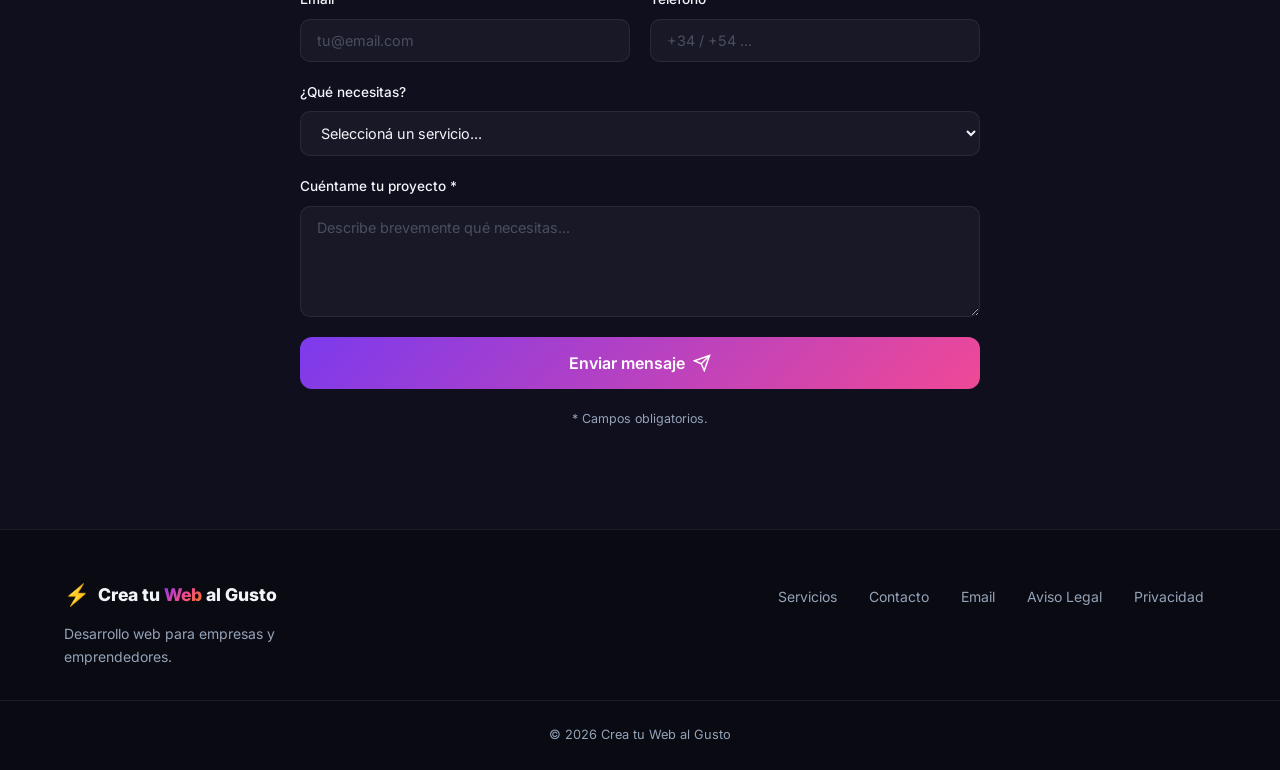
==== commit 1bfd3acf: "Rename Portfolio to Demos in navbar" ====
--- a/index.html
+++ b/index.html
@@ -22,7 +22,7 @@
       <ul class="nav-links" id="navLinks">
         <li><a href="#inicio">Inicio</a></li>
         <li><a href="#servicios">Servicios</a></li>
-        <li><a href="#portfolio">Portfolio</a></li>
+        <li><a href="#portfolio">Demos</a></li>
         <li><a href="#contacto">Contacto</a></li>
         <li class="nav-cta-mobile"><a href="#contacto" class="btn btn-primary">Empezar proyecto</a></li>
       </ul>
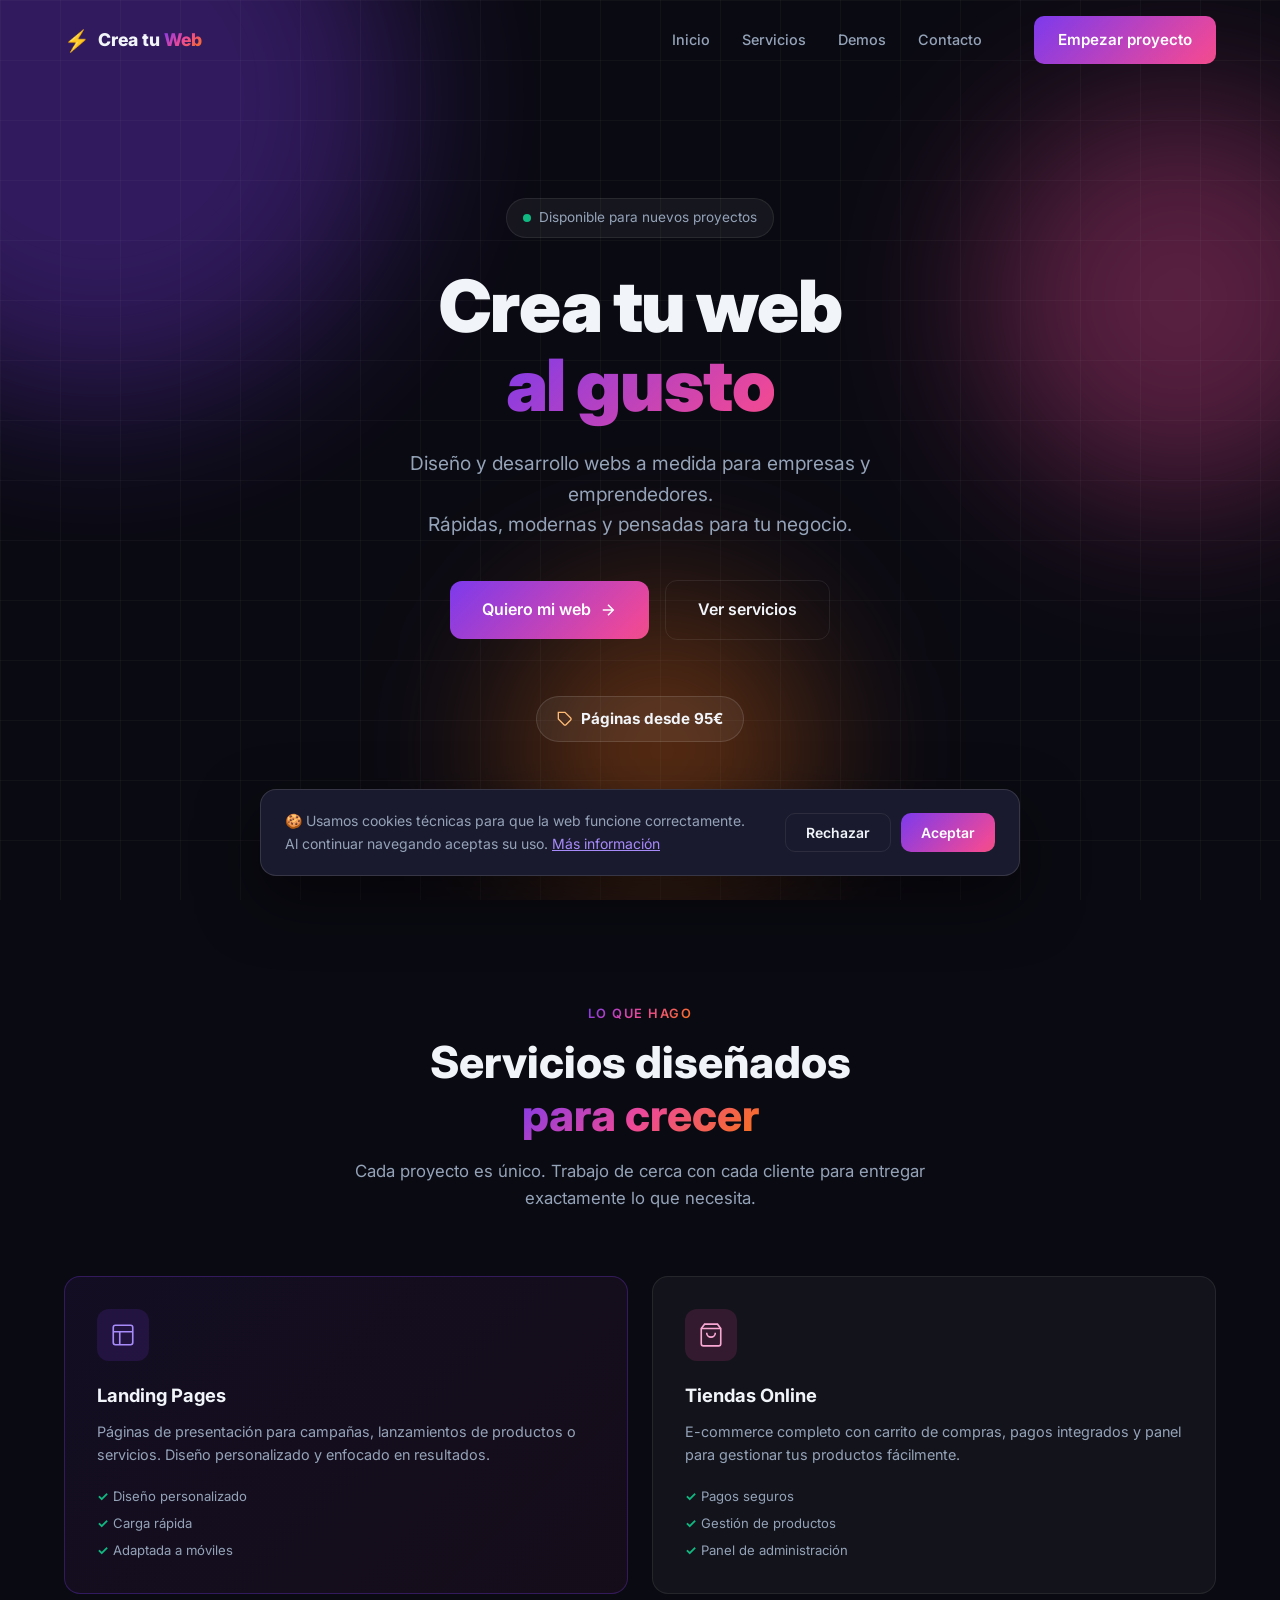
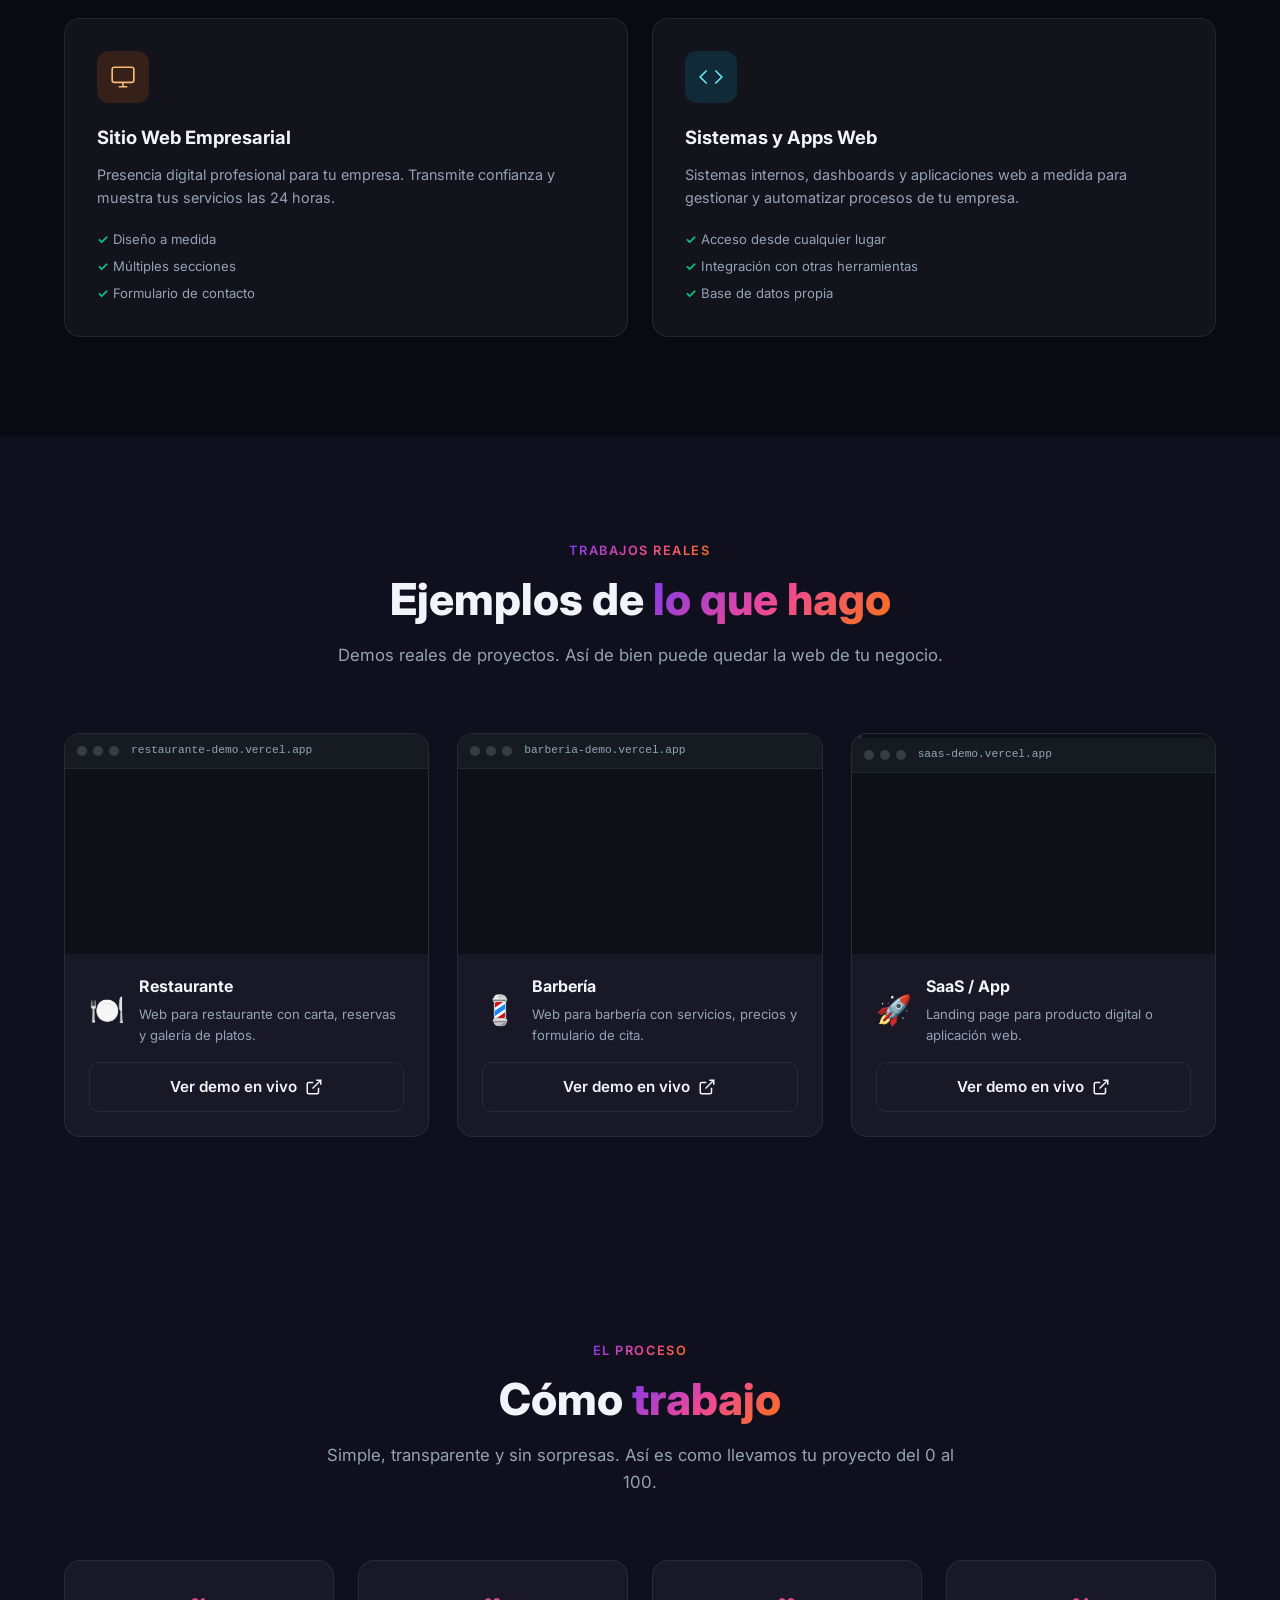
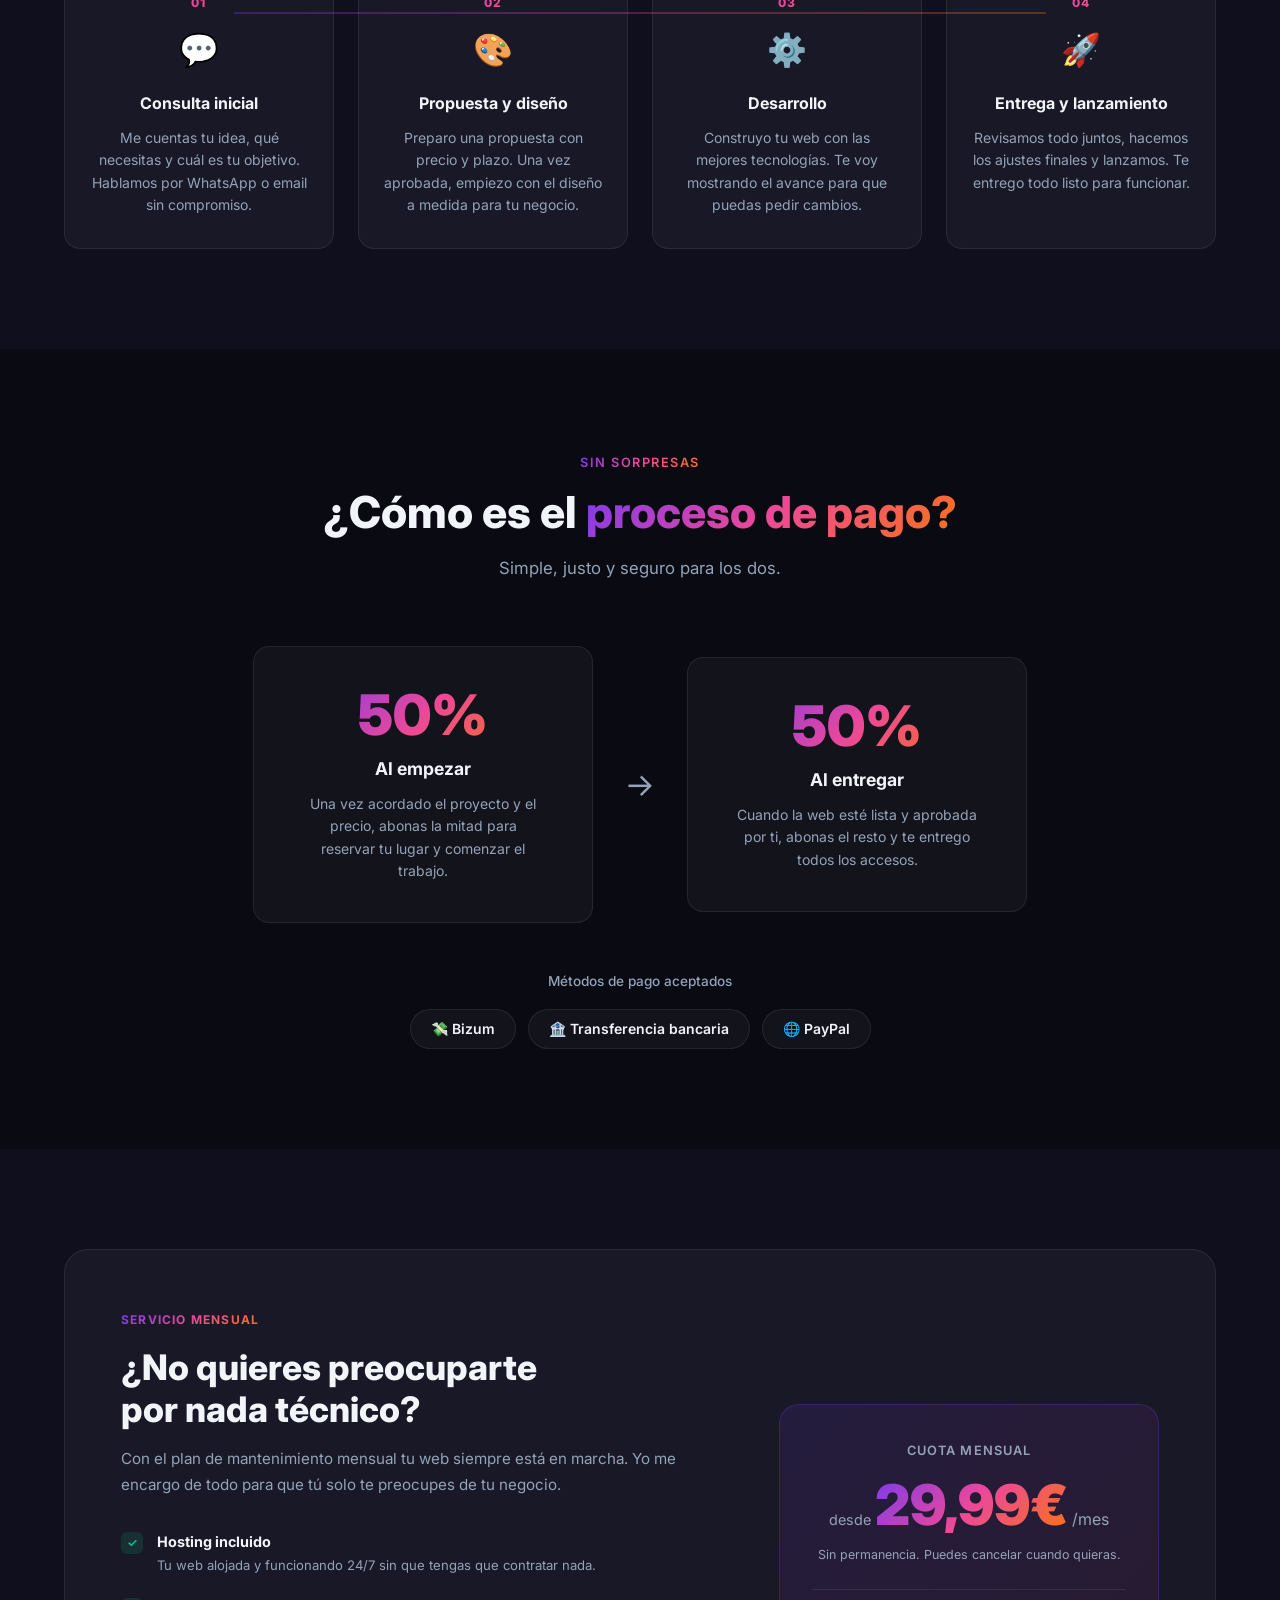
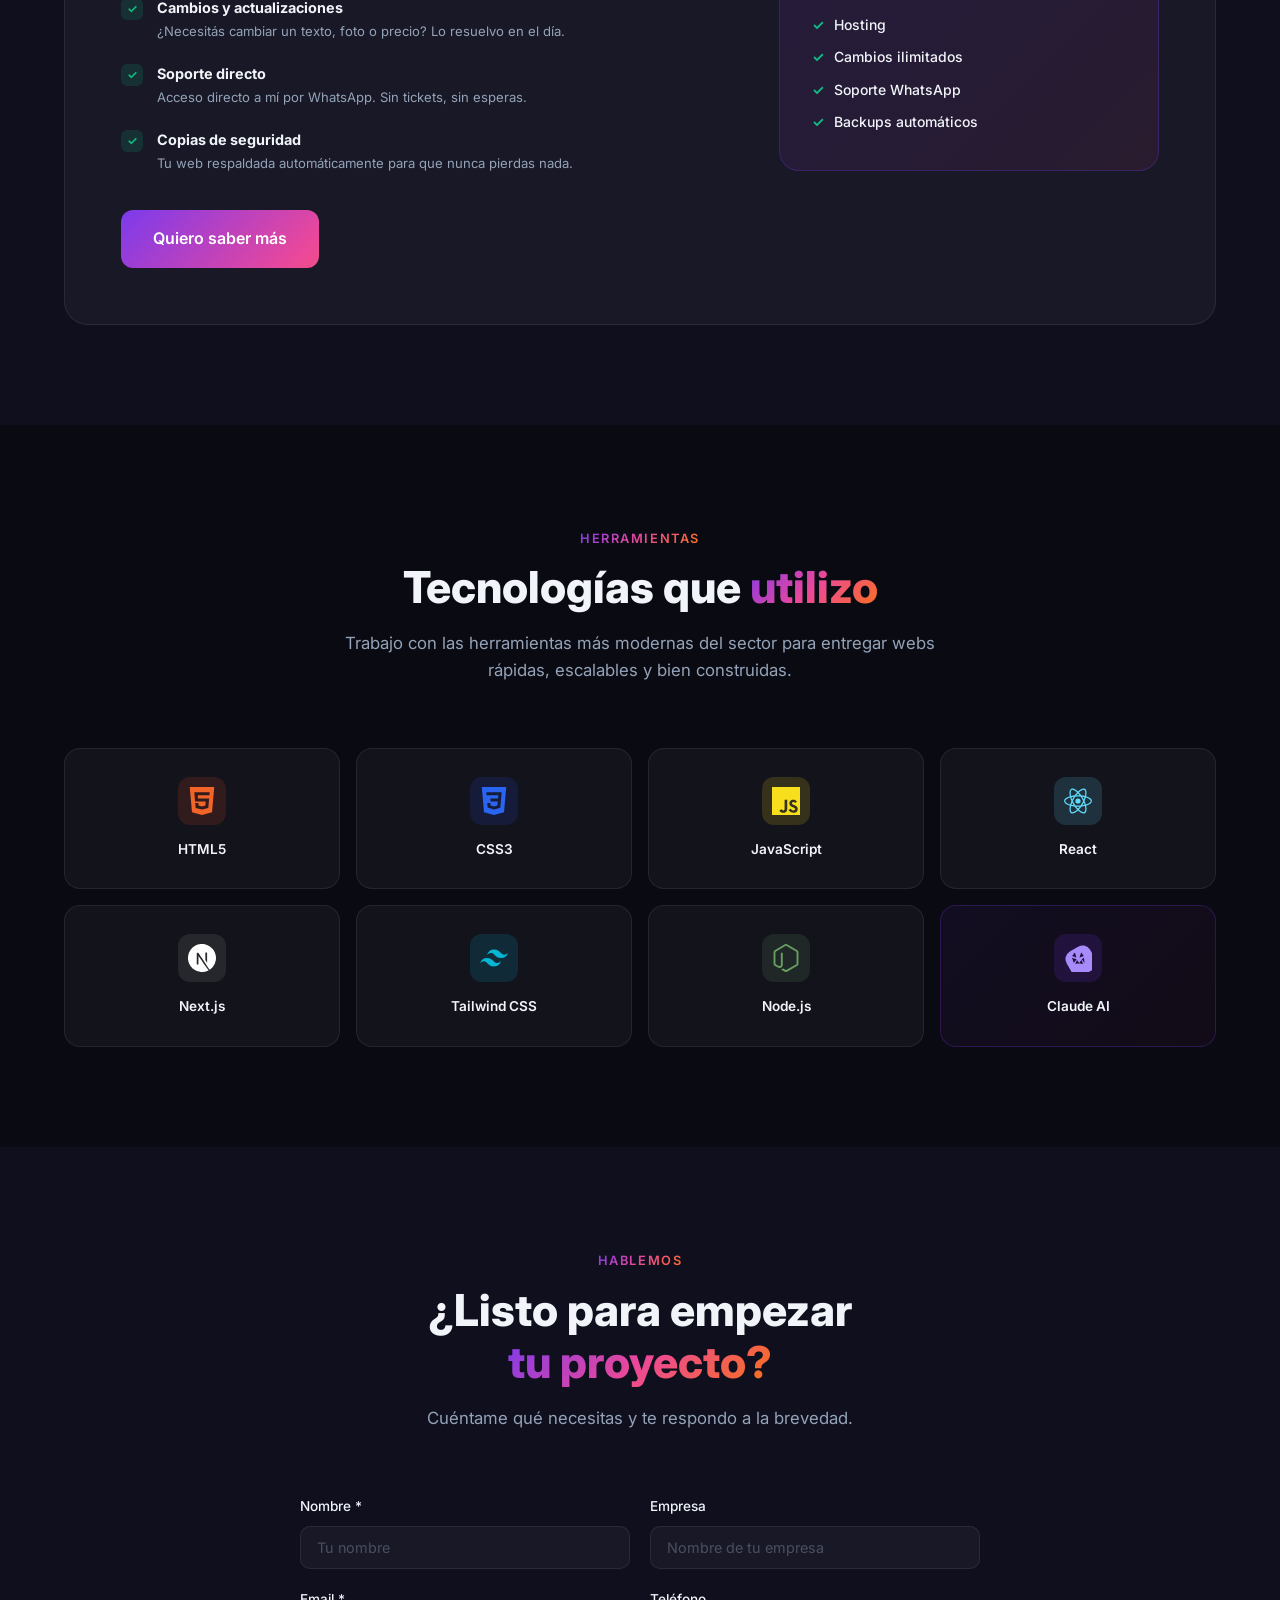
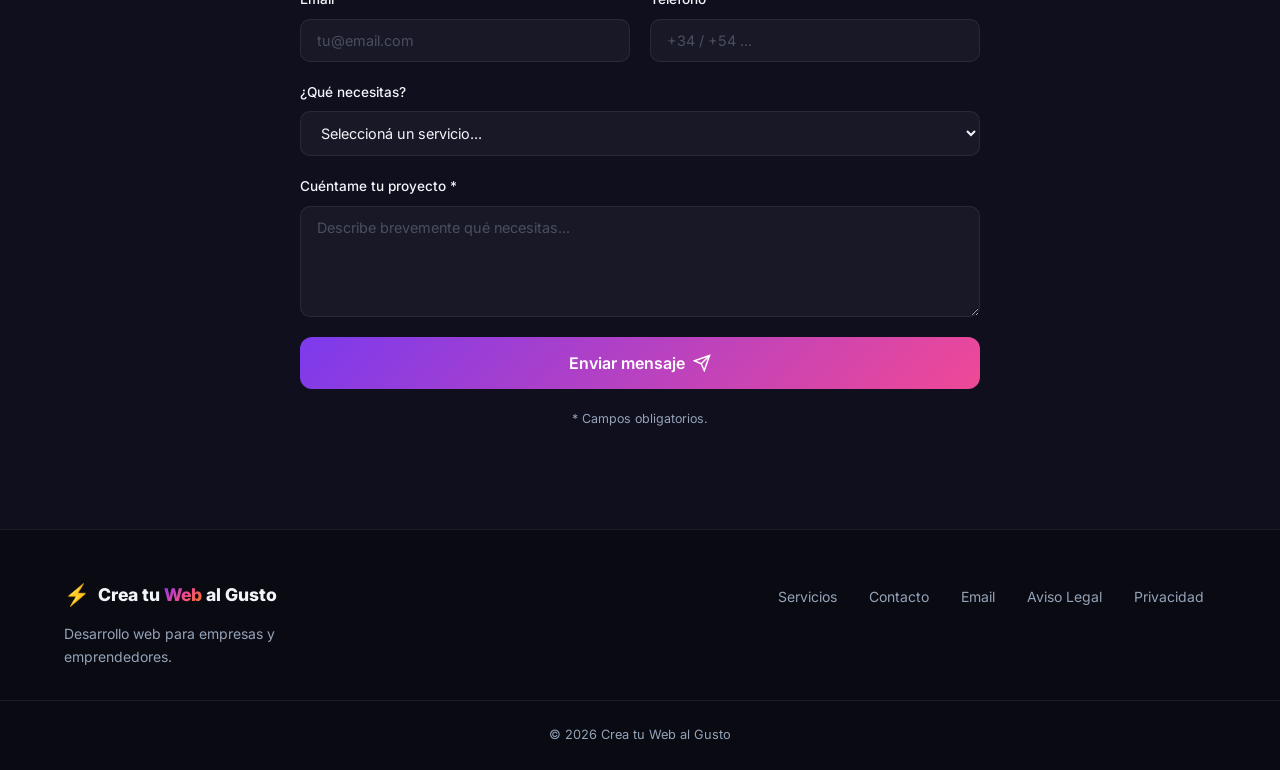
==== commit d4b6b903: "Fix all Rioplatense Spanish to standard Castilian Spanish" ====
--- a/index.html
+++ b/index.html
@@ -4,7 +4,8 @@
   <meta charset="UTF-8" />
   <meta name="viewport" content="width=device-width, initial-scale=1.0" />
   <title>Crea tu Web al Gusto | Páginas Web desde 95€</title>
-  <meta name="description" content="Diseño y desarrollo web profesional desde 95€. Landing pages, tiendas online y webs para empresas. Rápido, a medida y con soporte incluido. ¡Pedí tu presupuesto gratis!" />
+  <meta name="description" content="Diseño y desarrollo web profesional desde 95€. Landing pages, tiendas online y webs para empresas. Rápido, a medida y con soporte incluido. ¡Pide tu presupuesto gratis!" />
+  <link rel="icon" type="image/svg+xml" href="favicon.svg" />
   <link rel="preconnect" href="https://fonts.googleapis.com" />
   <link rel="preconnect" href="https://fonts.gstatic.com" crossorigin />
   <link href="https://fonts.googleapis.com/css2?family=Inter:wght@400;500;600;700;800;900&display=swap" rel="stylesheet" />
@@ -47,7 +48,7 @@
         Disponible para nuevos proyectos
       </div>
       <h1 class="hero-title">
-        Creá tu web<br />
+        Crea tu web<br />
         <span class="gradient-text animated-gradient">al gusto</span>
       </h1>
       <p class="hero-subtitle">
@@ -115,7 +116,7 @@
             <svg viewBox="0 0 24 24" fill="none" stroke="currentColor" stroke-width="1.5"><rect x="2" y="3" width="20" height="14" rx="2"/><path d="M8 21h8M12 17v4"/></svg>
           </div>
           <h3>Sitio Web Empresarial</h3>
-          <p>Presencia digital profesional para tu empresa. Transmití confianza y mostrá tus servicios las 24 horas.</p>
+          <p>Presencia digital profesional para tu empresa. Transmite confianza y muestra tus servicios las 24 horas.</p>
           <ul class="service-features">
             <li>Diseño a medida</li>
             <li>Múltiples secciones</li>
@@ -286,7 +287,7 @@
         <div class="payment-step">
           <div class="payment-number gradient-text">50%</div>
           <h3>Al empezar</h3>
-          <p>Una vez acordado el proyecto y el precio, abonás la mitad para reservar tu lugar y comenzar el trabajo.</p>
+          <p>Una vez acordado el proyecto y el precio, abonas la mitad para reservar tu lugar y comenzar el trabajo.</p>
         </div>
 
         <div class="payment-arrow">→</div>
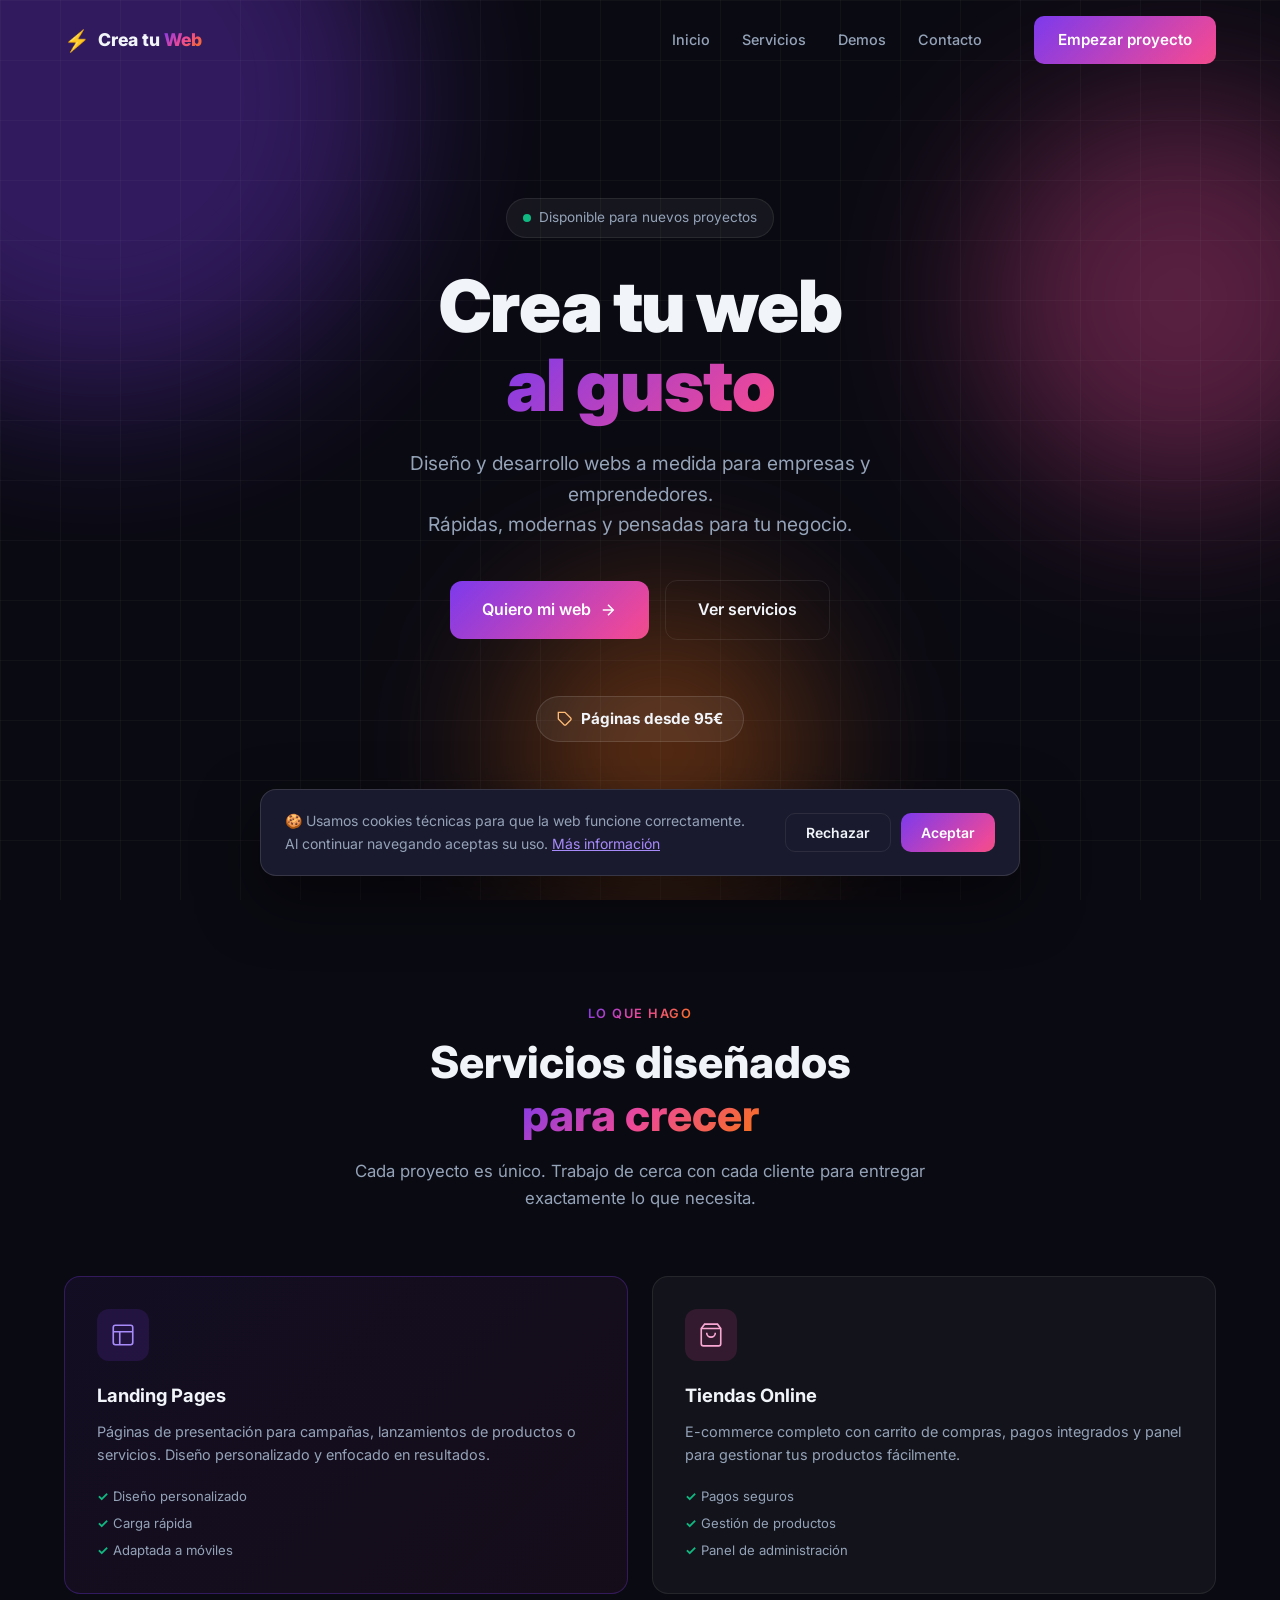
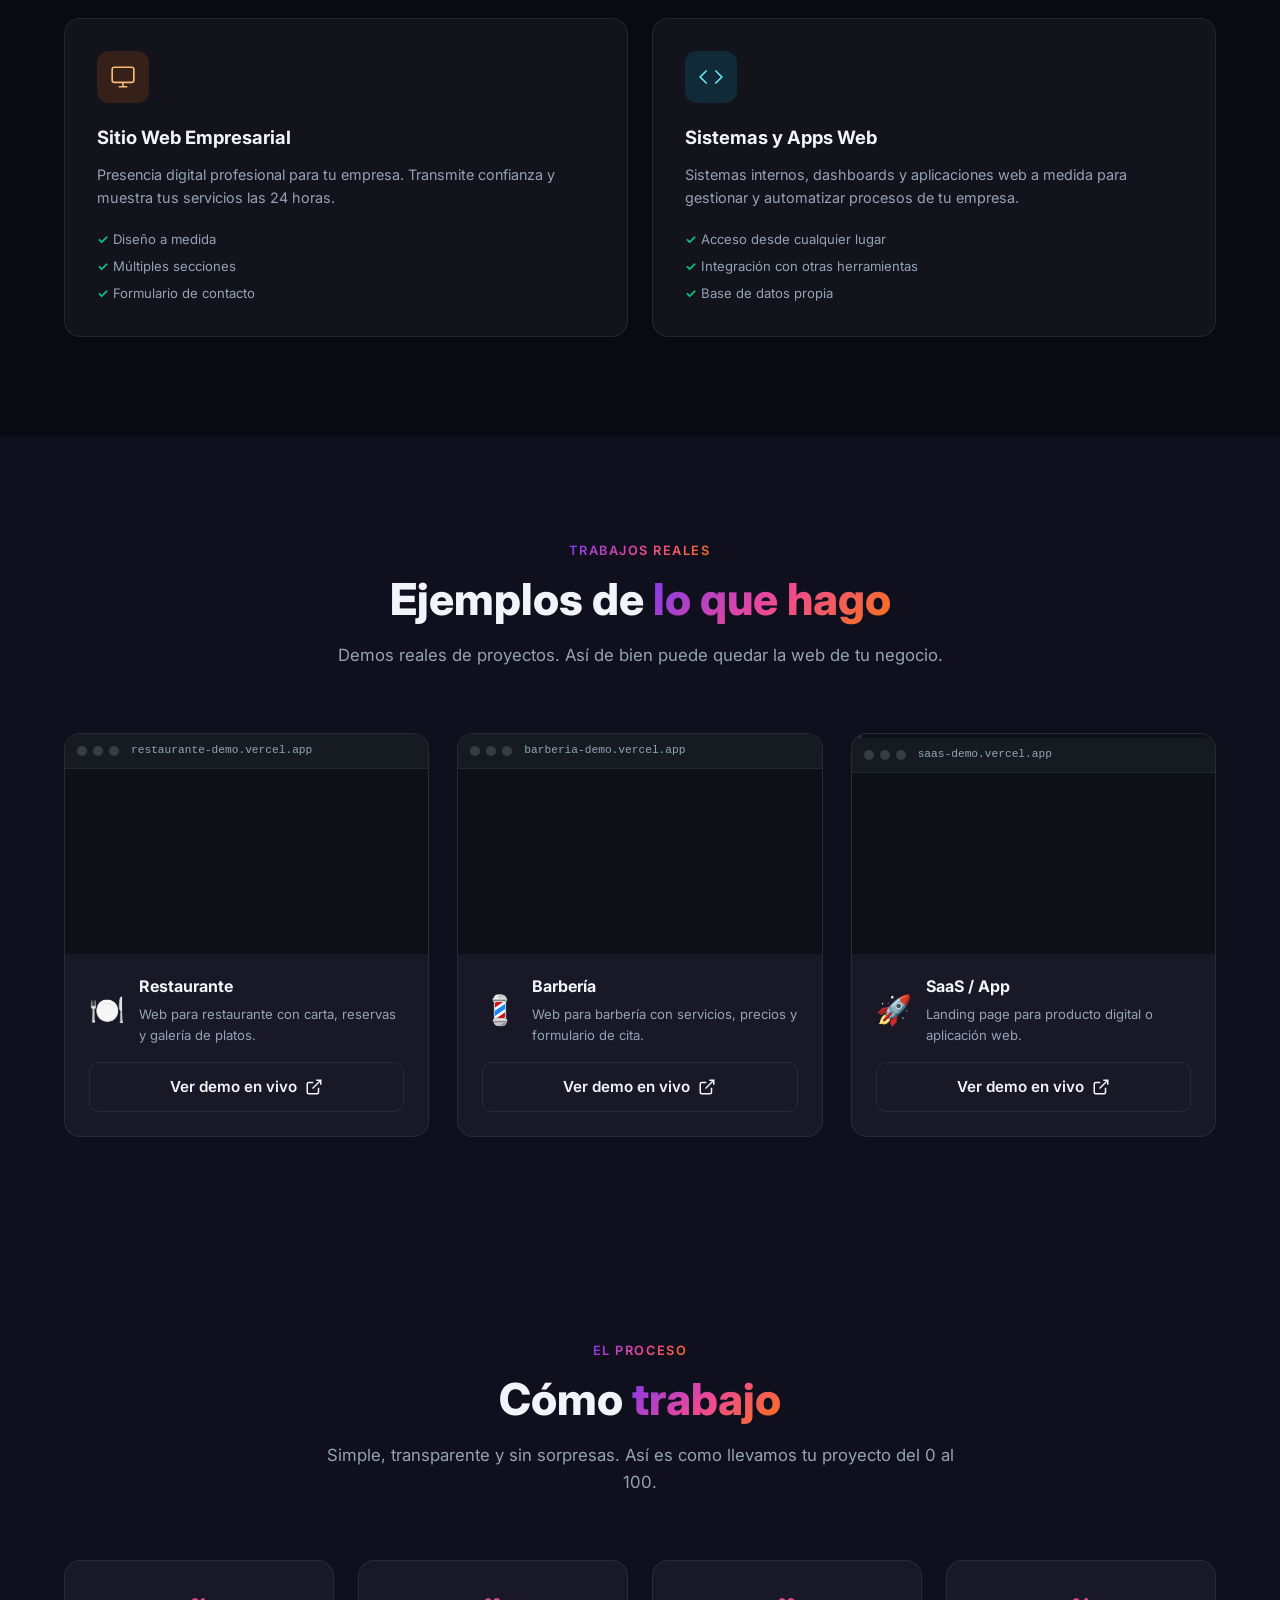
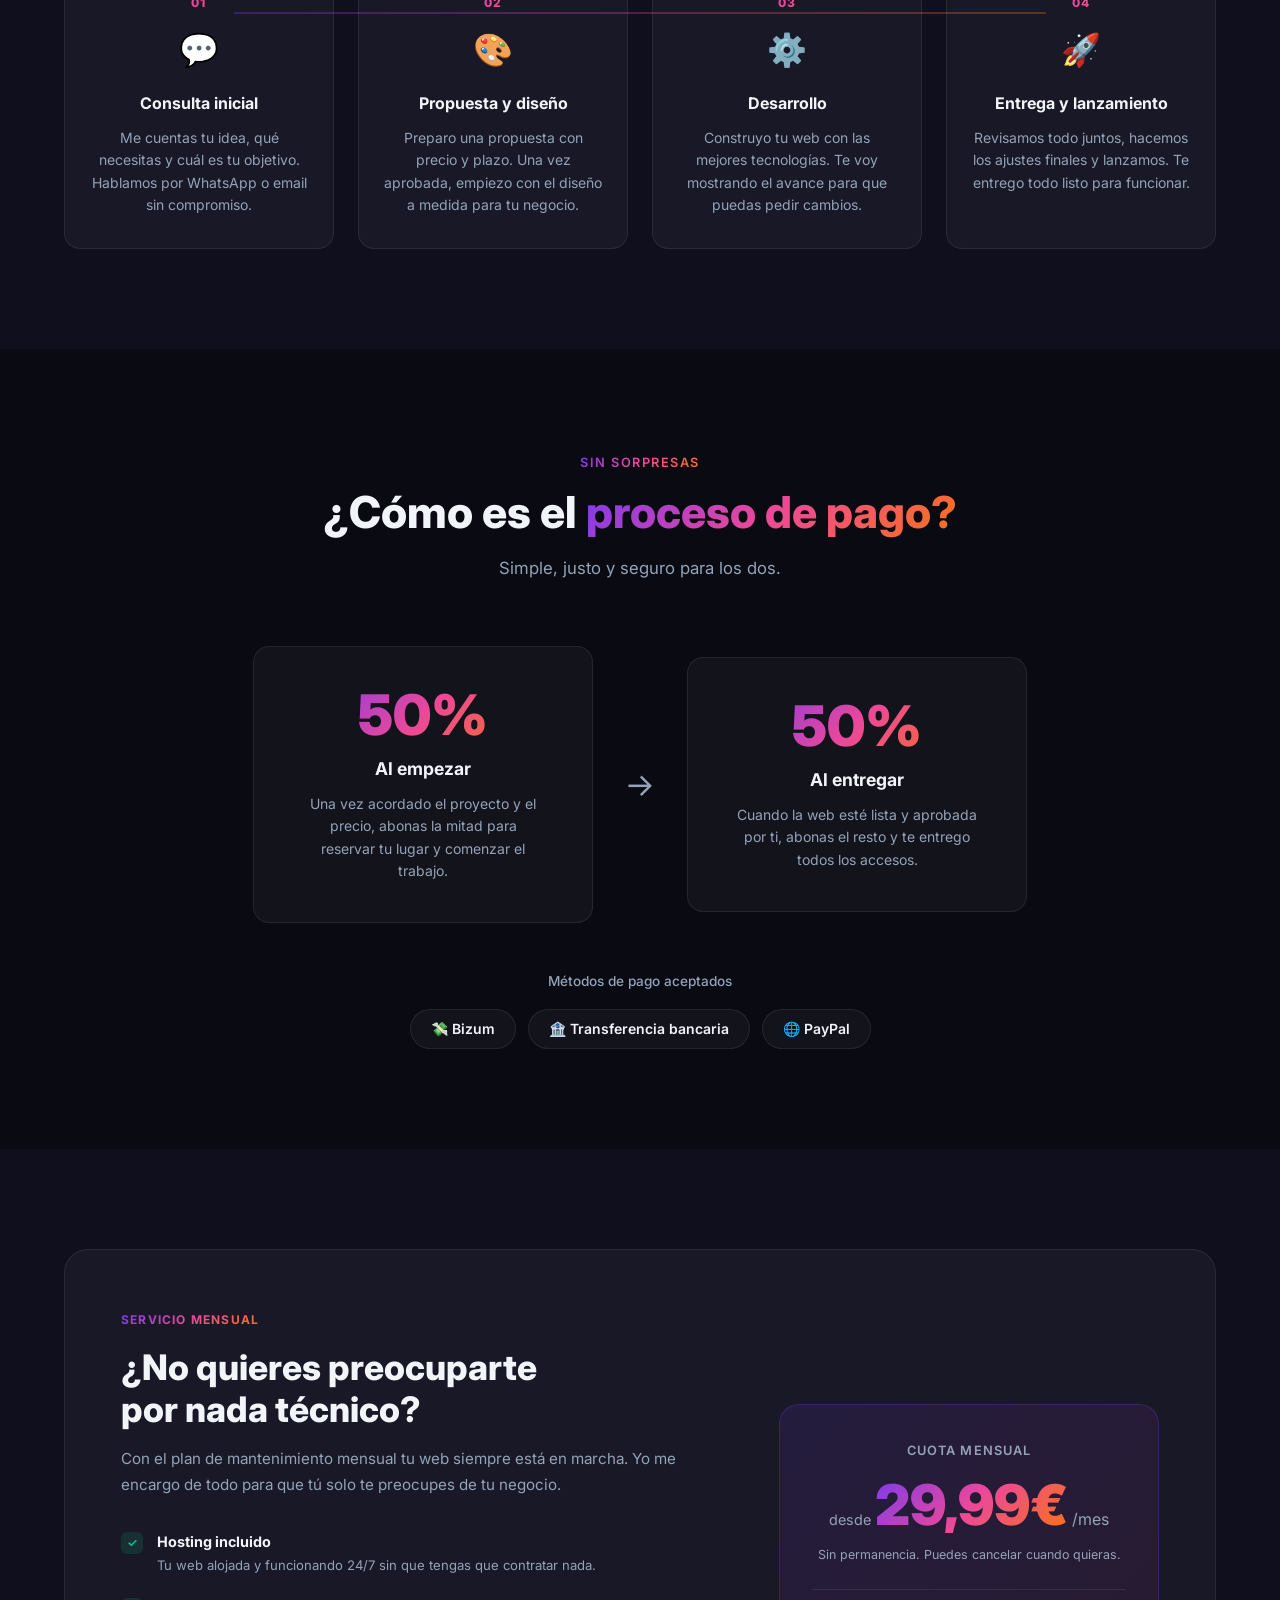
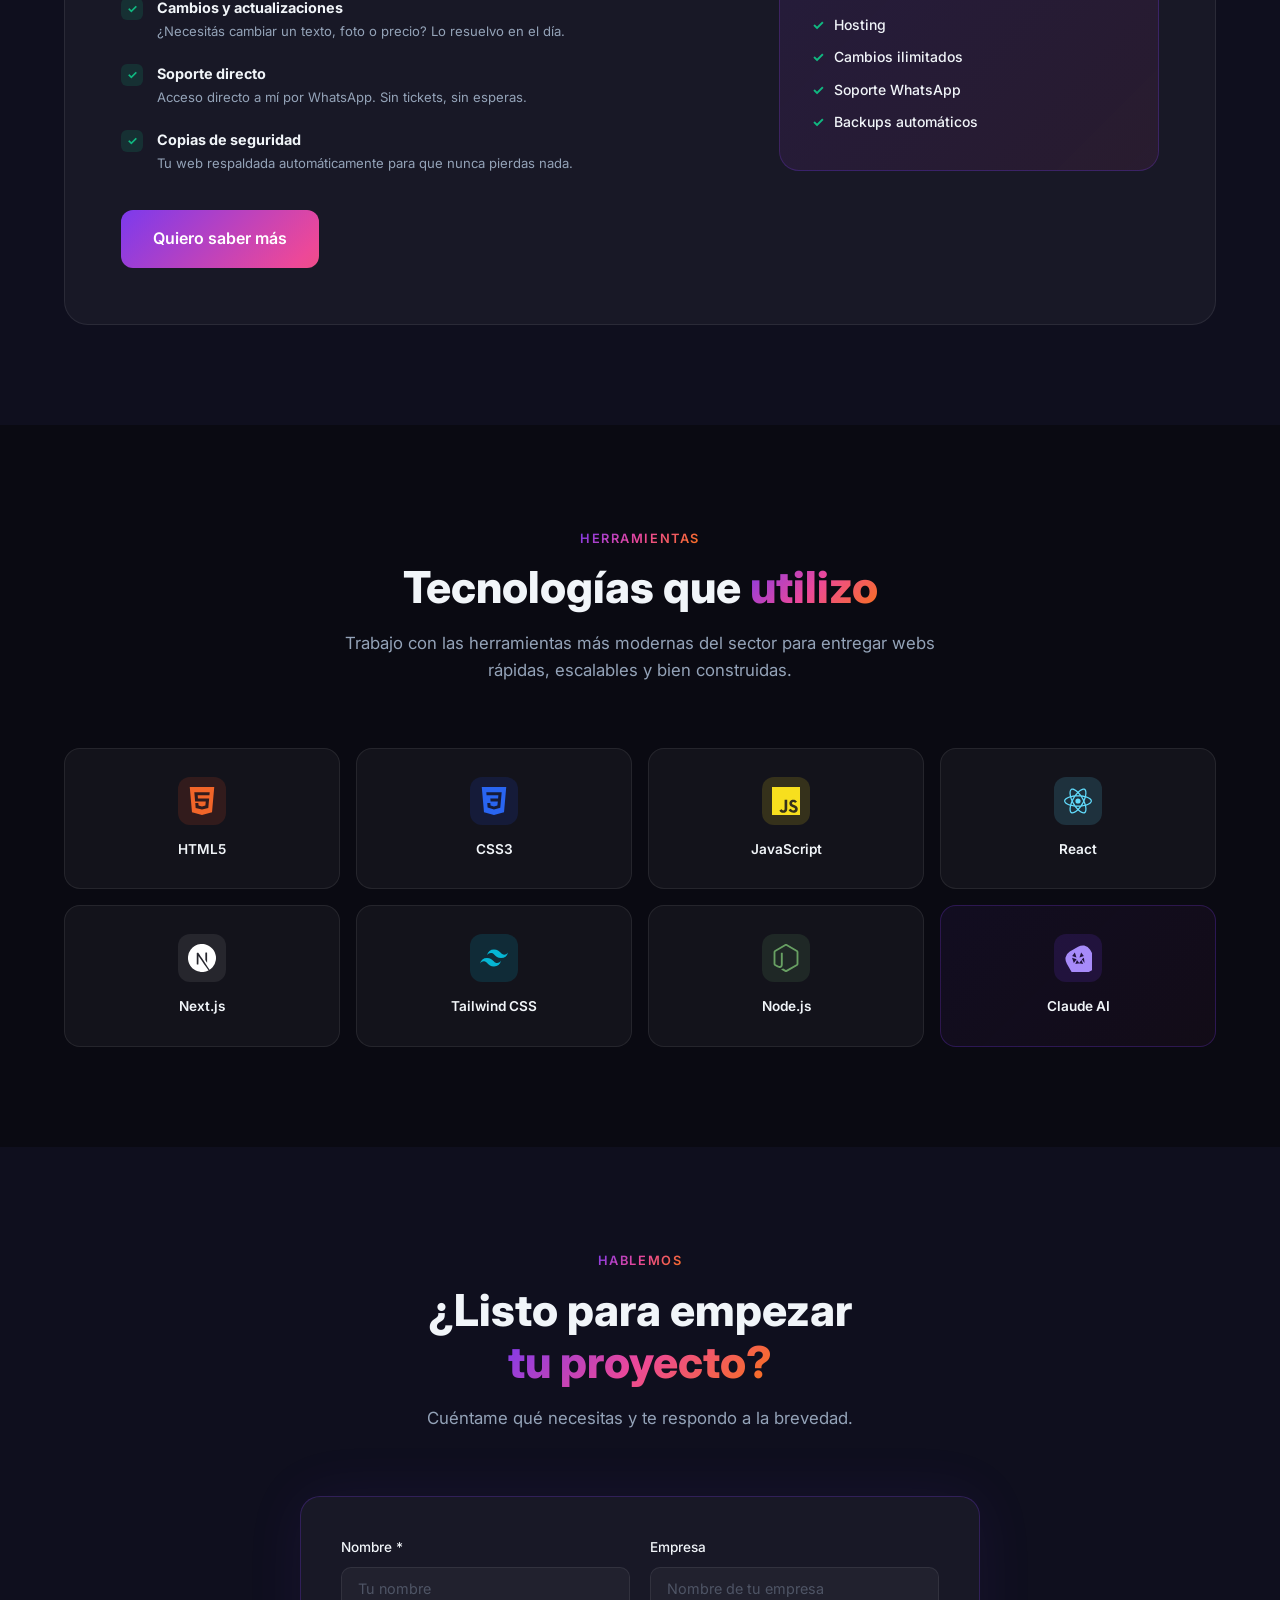
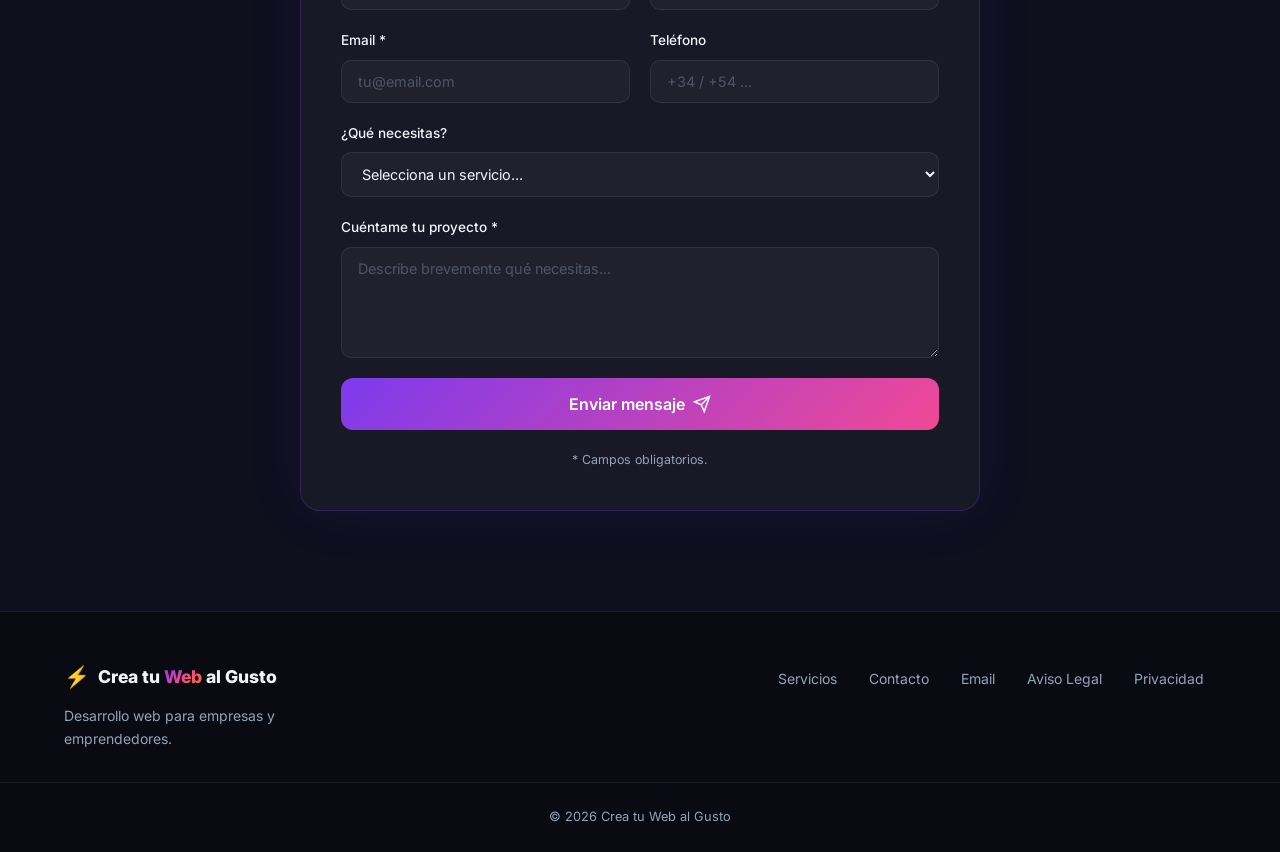
==== commit bbd4ec17: "Add box border to contact form and fix Selecciona" ====
--- a/index.html
+++ b/index.html
@@ -457,6 +457,7 @@
 
         <!-- Para recibir los mensajes: entra en formspree.io, crea una cuenta gratis,
              crea un formulario con tu email y reemplaza TUCODIGO por el ID que te dan -->
+        <div class="contact-form-box">
         <form class="contact-form" id="contactForm"
               action="https://formspree.io/f/xdajewaw"
               method="POST" novalidate>
@@ -483,7 +484,7 @@
           <div class="form-group">
             <label for="servicio">¿Qué necesitas?</label>
             <select id="servicio" name="servicio">
-              <option value="">Seleccioná un servicio...</option>
+              <option value="">Selecciona un servicio...</option>
               <option value="landing">Landing Page</option>
               <option value="tienda">Tienda Online</option>
               <option value="empresa">Sitio Web Empresarial</option>
@@ -506,6 +507,7 @@
             <p>Gracias por contactarte. Te respondo a la brevedad.</p>
           </div>
         </form>
+        </div>
       </div>
     </div>
   </section>
--- a/styles.css
+++ b/styles.css
@@ -607,6 +607,14 @@
 .avail-dot { width: 8px; height: 8px; border-radius: 50%; background: var(--green); animation: pulse 2s ease-in-out infinite; }
 
 /* Form */
+.contact-form-box {
+  background: var(--card);
+  border: 1px solid rgba(124,58,237,0.25);
+  border-radius: 20px;
+  padding: 40px;
+  box-shadow: 0 0 60px rgba(124,58,237,0.08);
+}
+
 .contact-form { display: flex; flex-direction: column; gap: 20px; }
 
 .form-row { display: grid; grid-template-columns: 1fr 1fr; gap: 20px; }
